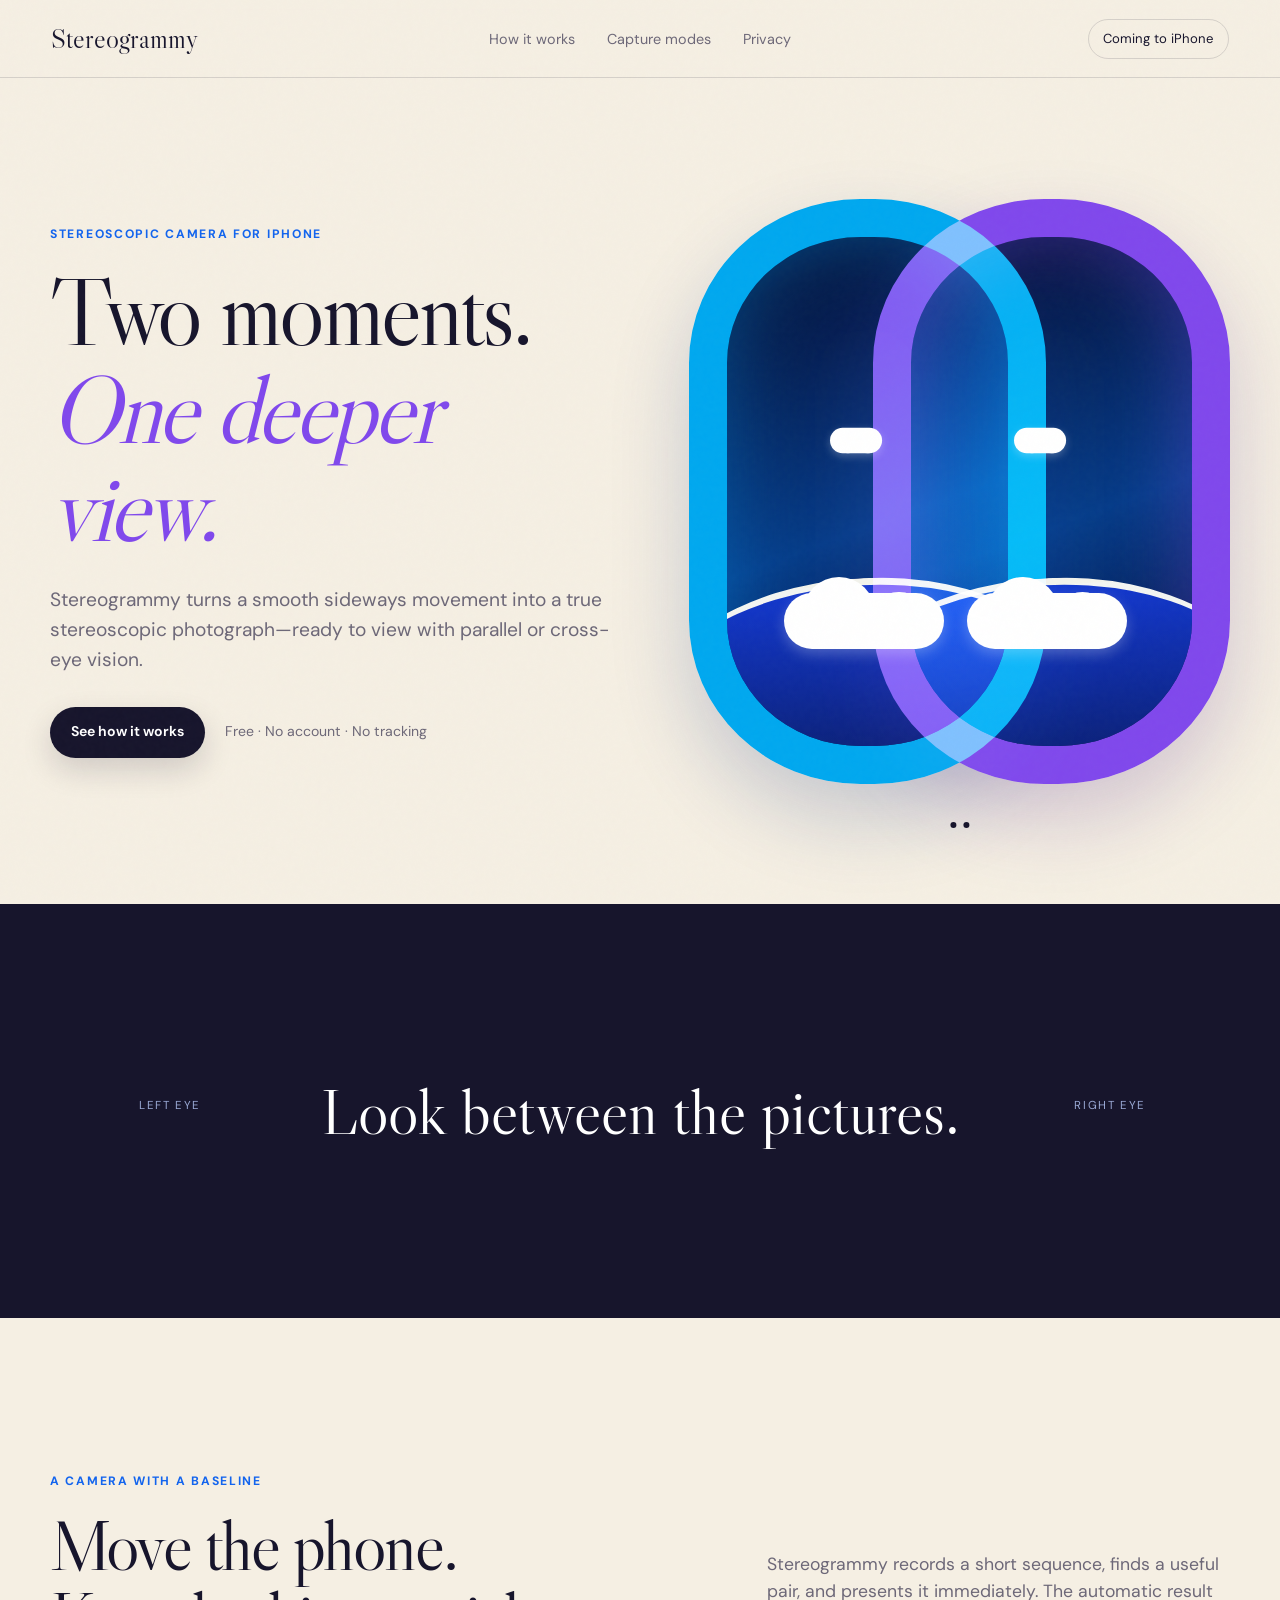
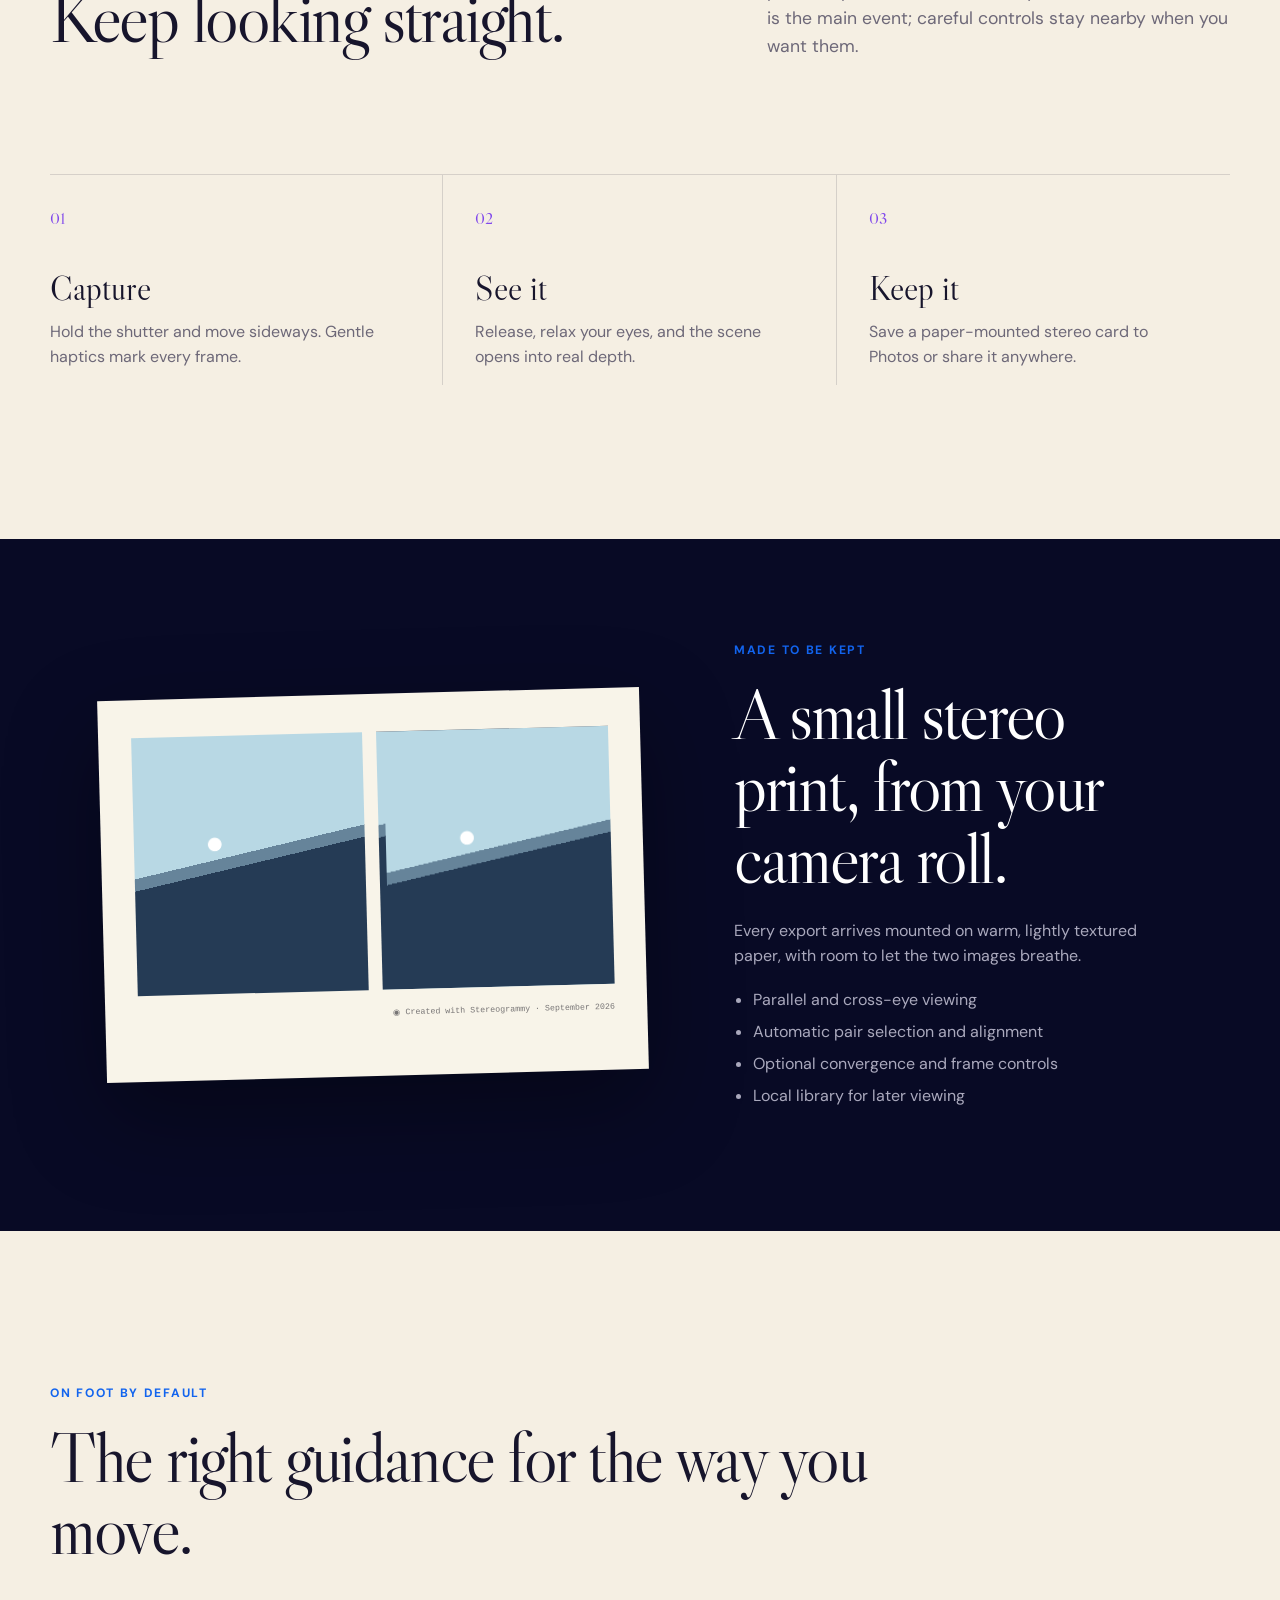
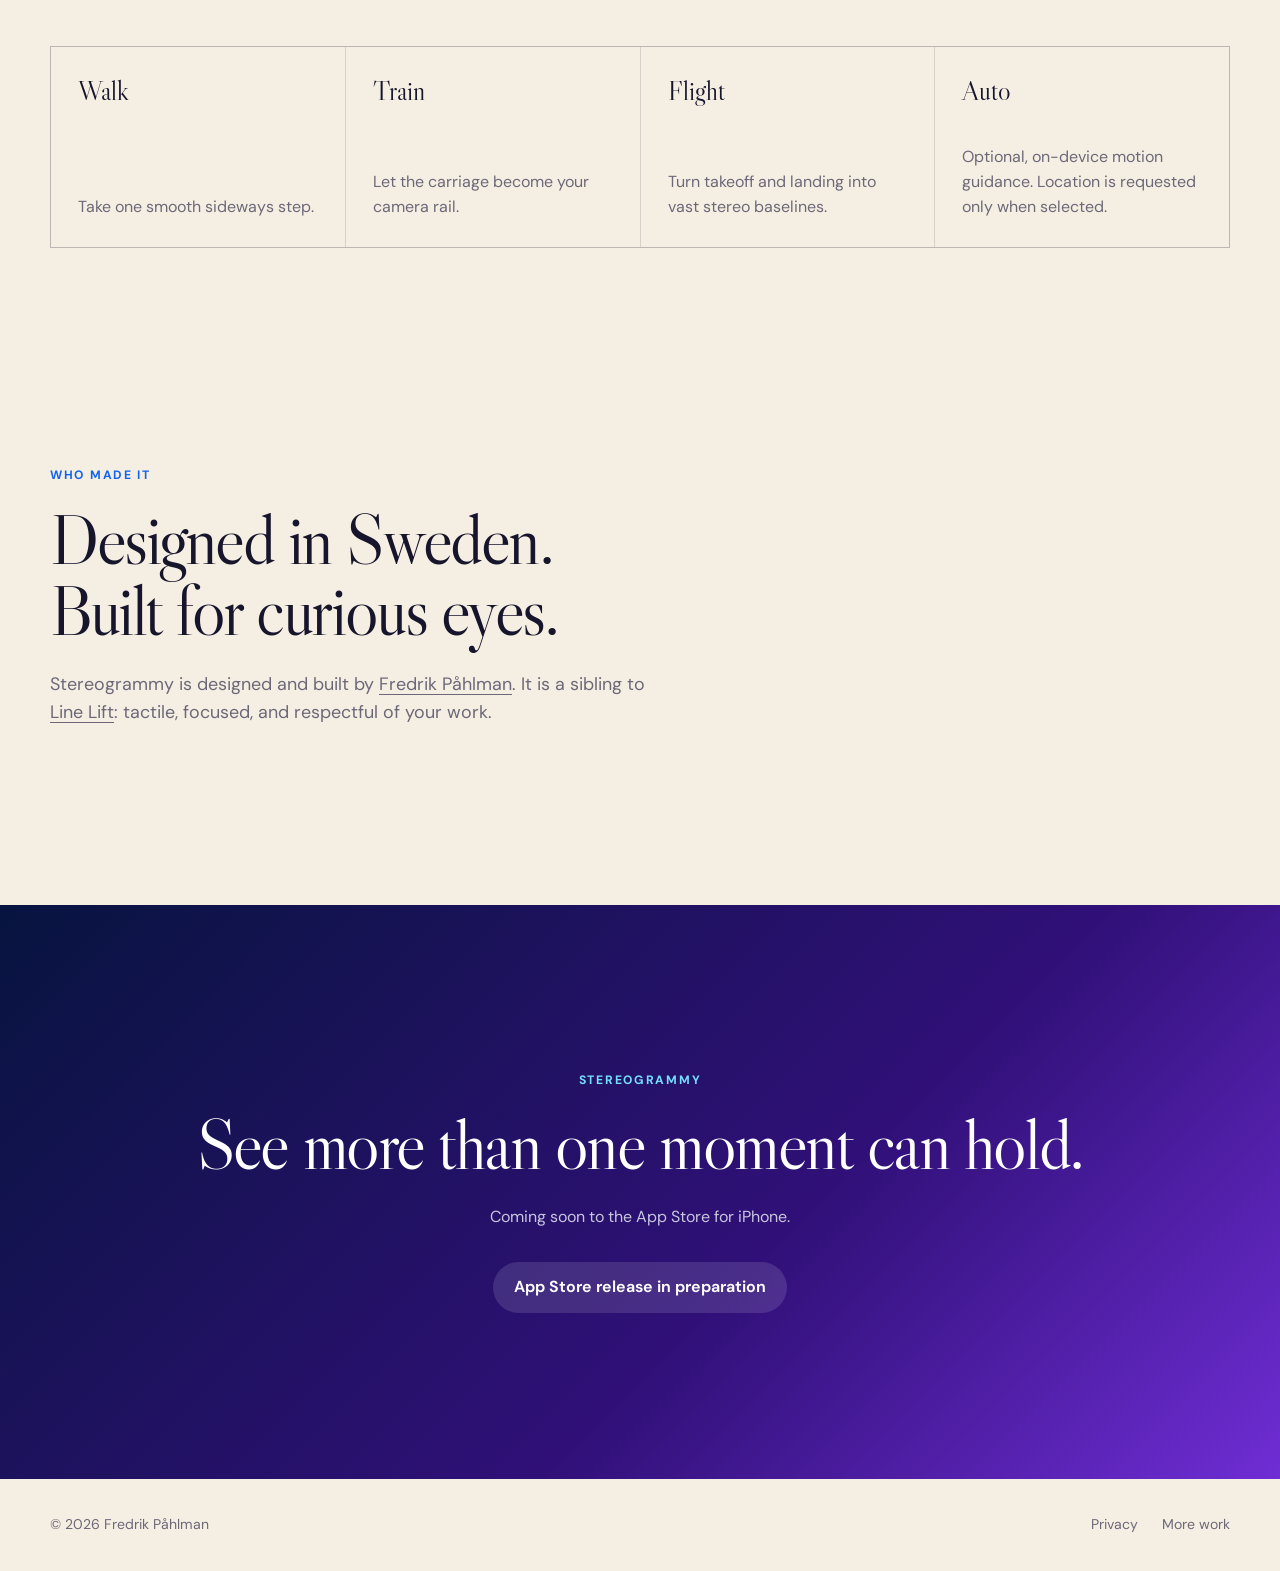
==== github-pages/index.html @ f09db464 "Add GitHub Pages deployment" ====
<!doctype html><html lang="en"><head><meta charset="utf-8"><meta name="viewport" content="width=device-width,initial-scale=1"><meta name="theme-color" content="#f5efe3"><title>Stereogrammy — True 3D photos on iPhone</title><meta name="description" content="Capture, view, refine, and share stereoscopic photographs on iPhone. No account and no tracking."><meta property="og:title" content="Stereogrammy — True 3D photos on iPhone"><meta property="og:description" content="Capture, view, refine, and share stereoscopic photographs on iPhone."><meta property="og:image" content="https://fredrikpahlmandesign.github.io/stereogrammy/og.png"><meta property="og:type" content="website"><meta property="og:url" content="https://fredrikpahlmandesign.github.io/stereogrammy/"><link rel="icon" href="app-icon.png"><link rel="apple-touch-icon" href="app-icon.png"><link rel="preconnect" href="https://fonts.googleapis.com"><link rel="preconnect" href="https://fonts.gstatic.com" crossorigin><link href="https://fonts.googleapis.com/css2?family=DM+Sans:wght@400;500;600;700&family=Libre+Caslon+Display&display=swap" rel="stylesheet"><link rel="stylesheet" href="styles.css"></head><body>
<header class="site-header"><a class="brand" href="#top">Stereogrammy</a><nav aria-label="Primary navigation"><a href="#how">How it works</a><a href="#modes">Capture modes</a><a href="privacy/">Privacy</a></nav><span class="status-pill">Coming to iPhone</span></header>
<main id="top"><section class="hero section-shell"><div class="hero-copy"><p class="eyebrow">Stereoscopic camera for iPhone</p><h1>Two moments.<br><em>One deeper view.</em></h1><p class="lede">Stereogrammy turns a smooth sideways movement into a true stereoscopic photograph—ready to view with parallel or cross-eye vision.</p><div class="hero-actions"><a class="button" href="#how">See how it works</a><span>Free · No account · No tracking</span></div></div><div class="stereo-window" aria-label="Two matching views form one stereoscopic scene"><div class="eye eye-left"><span class="cloud cloud-small"></span><span class="horizon"></span><span class="cloud cloud-large"></span></div><div class="eye eye-right"><span class="cloud cloud-small"></span><span class="horizon"></span><span class="cloud cloud-large"></span></div><div class="depth-mark"><span></span><span></span></div></div></section>
<section class="stereo-statement"><p>Left eye</p><strong>Look between the pictures.</strong><p>Right eye</p></section>
<section class="how section-shell" id="how"><div class="section-intro"><p class="eyebrow">A camera with a baseline</p><h2>Move the phone.<br>Keep looking straight.</h2><p>Stereogrammy records a short sequence, finds a useful pair, and presents it immediately. The automatic result is the main event; careful controls stay nearby when you want them.</p></div><div class="steps"><article><span>01</span><h3>Capture</h3><p>Hold the shutter and move sideways. Gentle haptics mark every frame.</p></article><article><span>02</span><h3>See it</h3><p>Release, relax your eyes, and the scene opens into real depth.</p></article><article><span>03</span><h3>Keep it</h3><p>Save a paper-mounted stereo card to Photos or share it anywhere.</p></article></div></section>
<section class="paper-section" id="modes"><div class="paper-card"><div class="sample-pair" aria-hidden="true"><div></div><div></div></div><div class="signature">◉ Created with Stereogrammy · September 2026</div></div><div class="paper-copy"><p class="eyebrow">Made to be kept</p><h2>A small stereo print, from your camera roll.</h2><p>Every export arrives mounted on warm, lightly textured paper, with room to let the two images breathe.</p><ul><li>Parallel and cross-eye viewing</li><li>Automatic pair selection and alignment</li><li>Optional convergence and frame controls</li><li>Local library for later viewing</li></ul></div></section>
<section class="modes section-shell"><p class="eyebrow">On foot by default</p><h2>The right guidance for the way you move.</h2><div class="mode-grid"><article><b>Walk</b><span>Take one smooth sideways step.</span></article><article><b>Train</b><span>Let the carriage become your camera rail.</span></article><article><b>Flight</b><span>Turn takeoff and landing into vast stereo baselines.</span></article><article><b>Auto</b><span>Optional, on-device motion guidance. Location is requested only when selected.</span></article></div></section>
<section class="maker section-shell"><p class="eyebrow">Who made it</p><h2>Designed in Sweden.<br>Built for curious eyes.</h2><p>Stereogrammy is designed and built by <a href="https://fredrikpahlmandesign.github.io/">Fredrik Påhlman</a>. It is a sibling to <a href="https://fredrikpahlmandesign.github.io/linelift-site/">Line Lift</a>: tactile, focused, and respectful of your work.</p></section><section class="final-cta"><p class="eyebrow">Stereogrammy</p><h2>See more than one moment can hold.</h2><p>Coming soon to the App Store for iPhone.</p><span class="button button-muted">App Store release in preparation</span></section></main>
<footer class="section-shell"><span>© 2026 Fredrik Påhlman</span><div><a href="privacy/">Privacy</a><a href="https://fredrikpahlmandesign.github.io/">More work</a></div></footer></body></html>
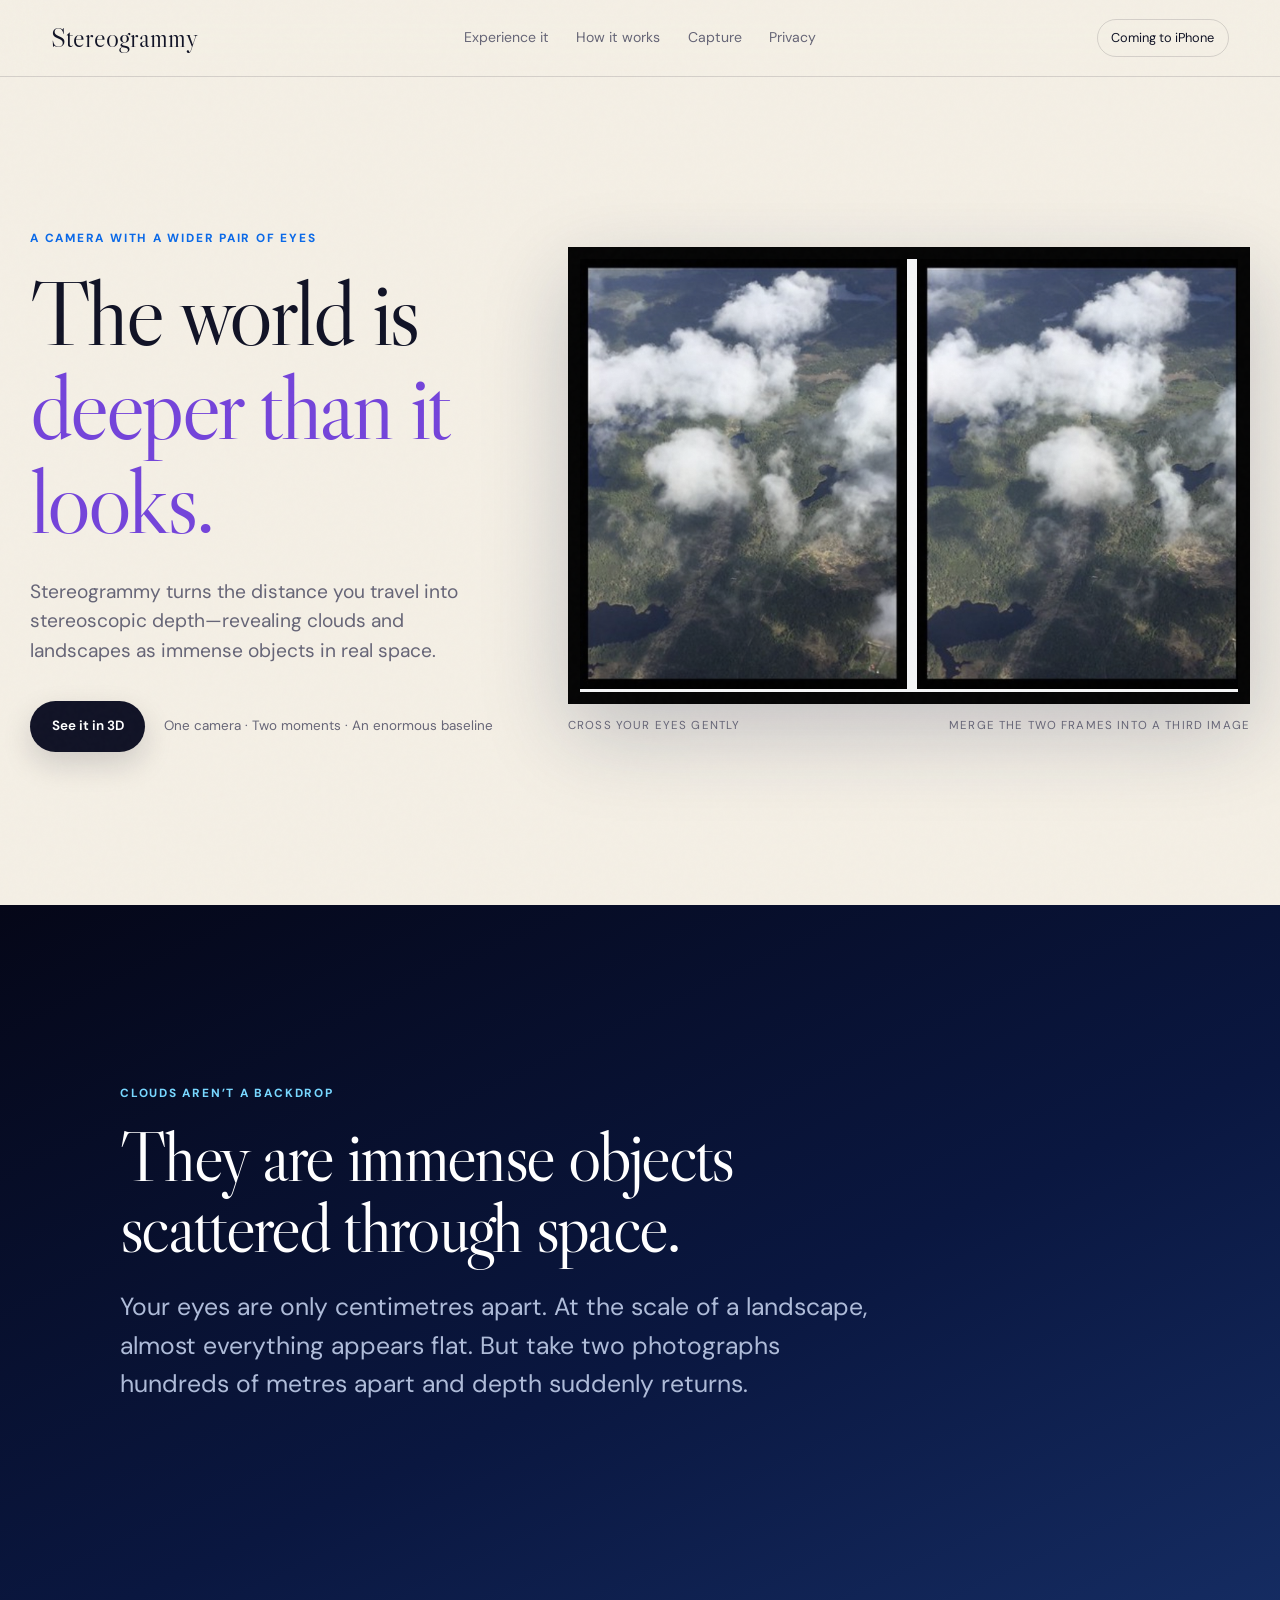
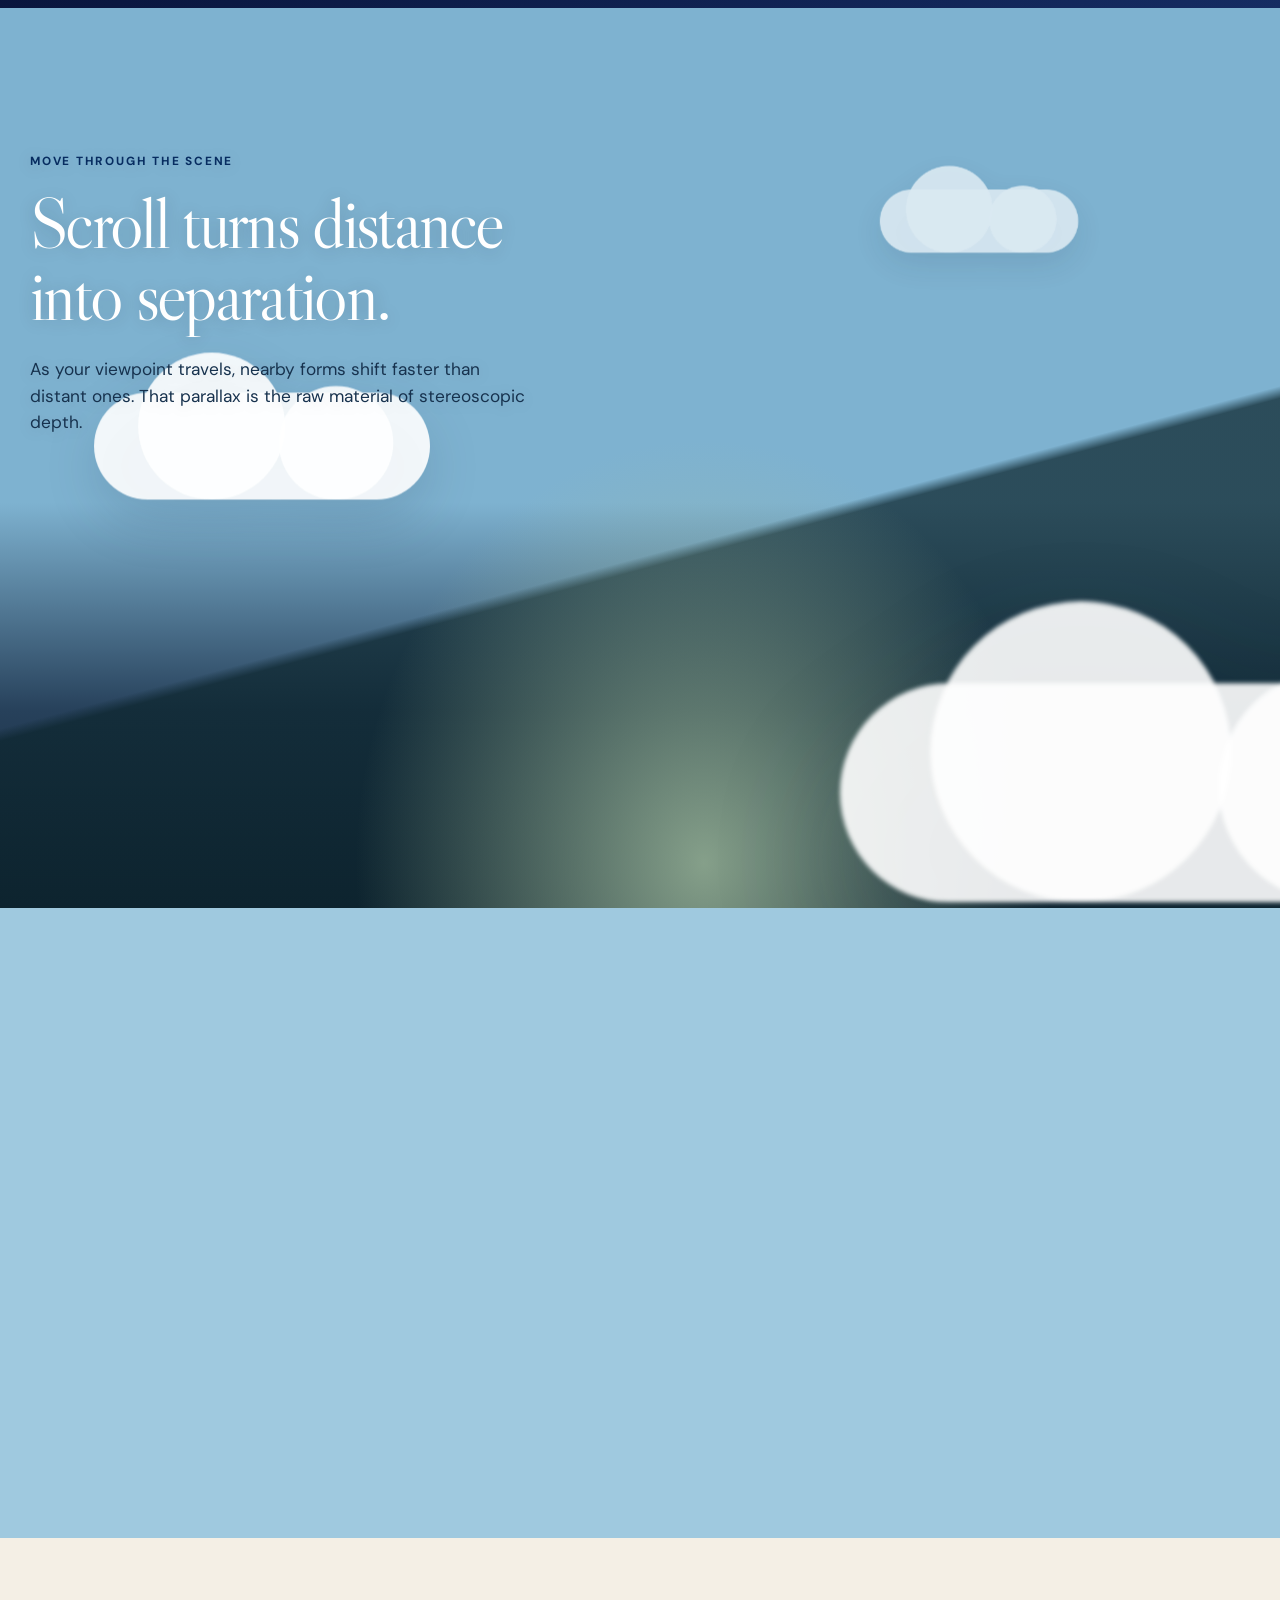
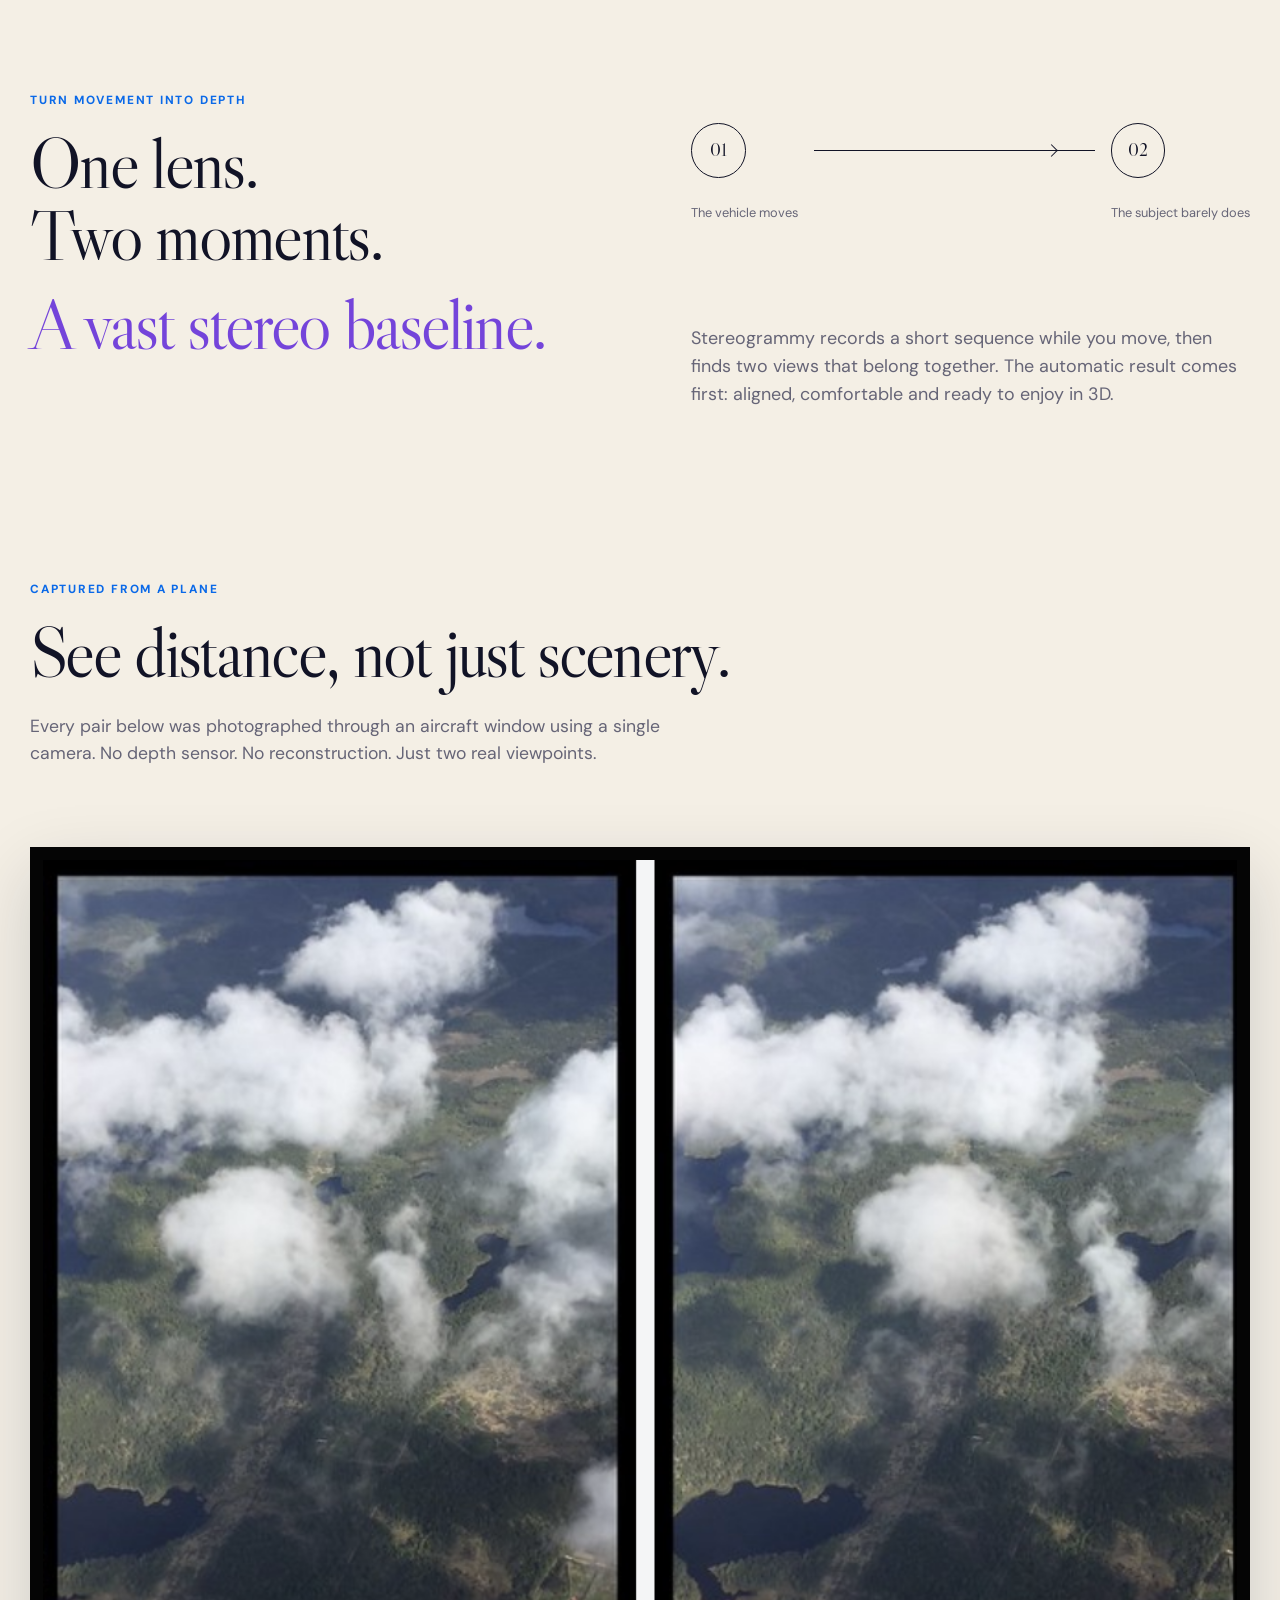
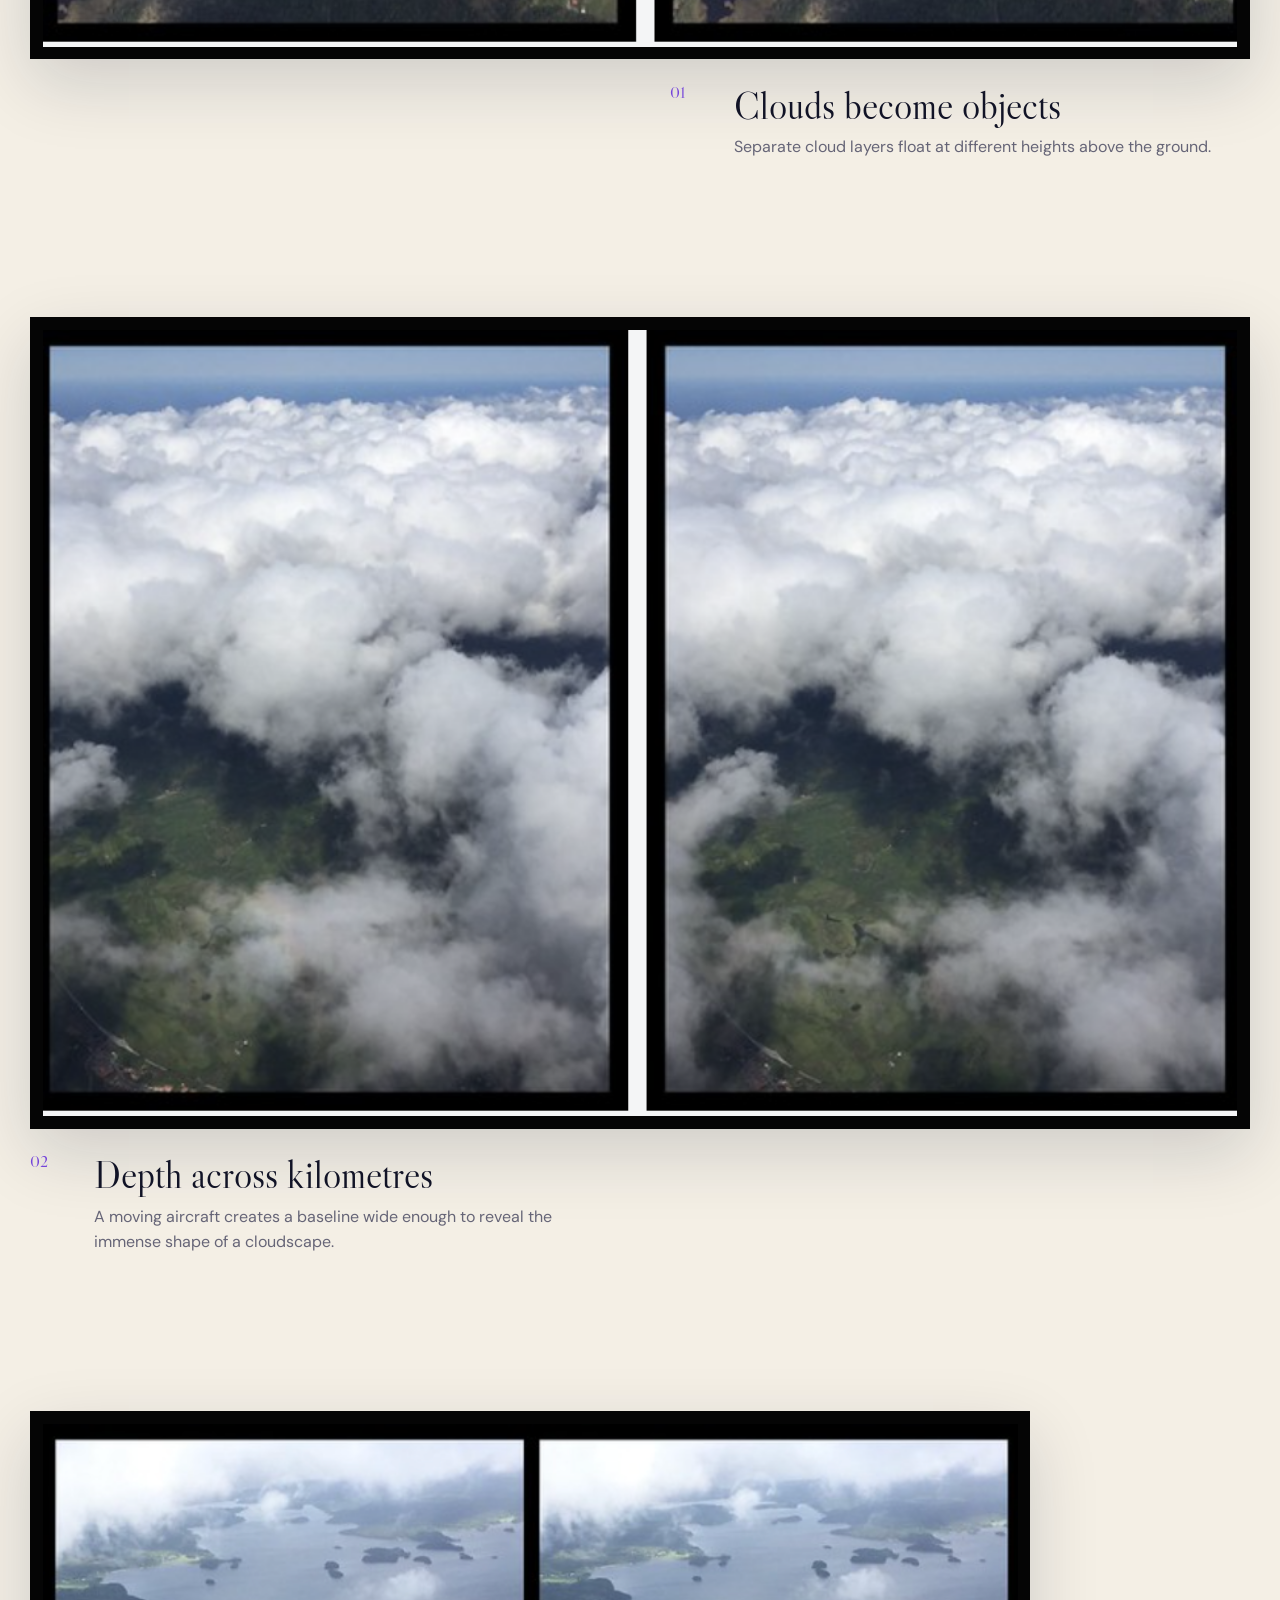
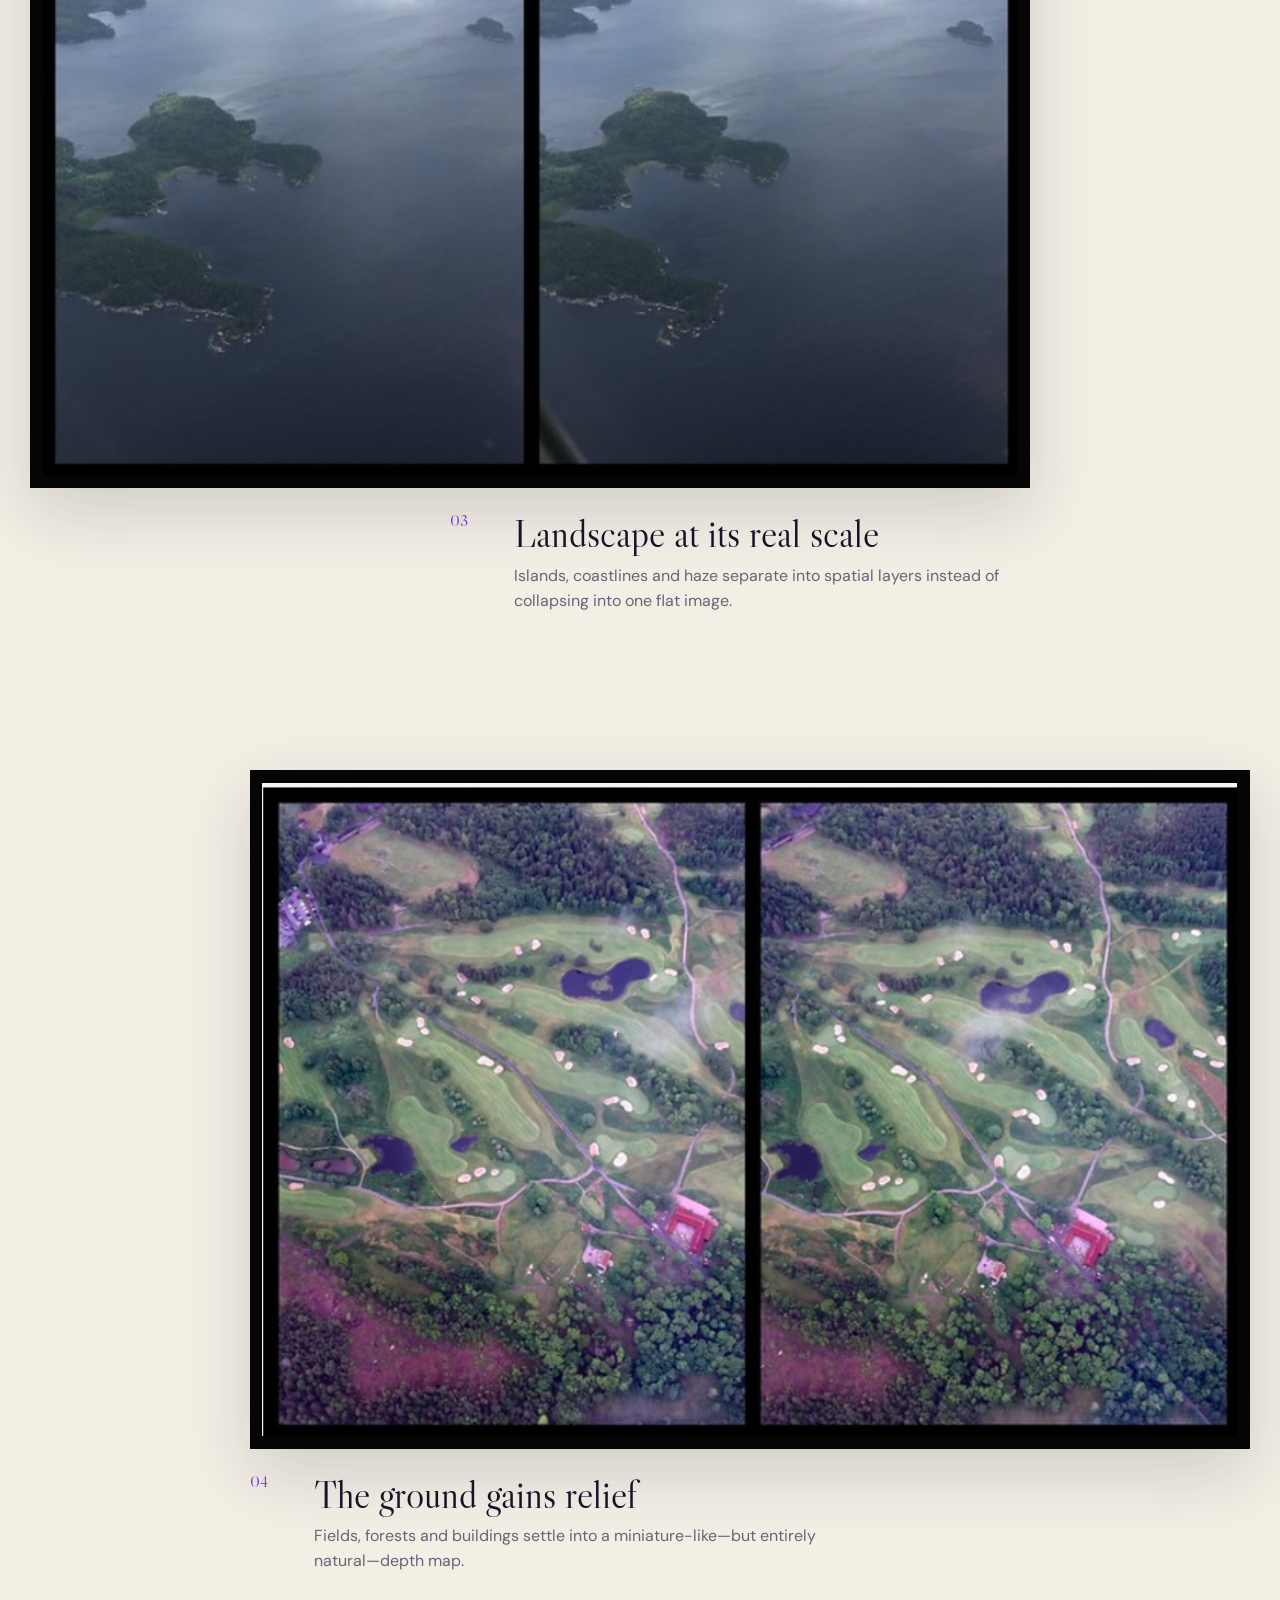
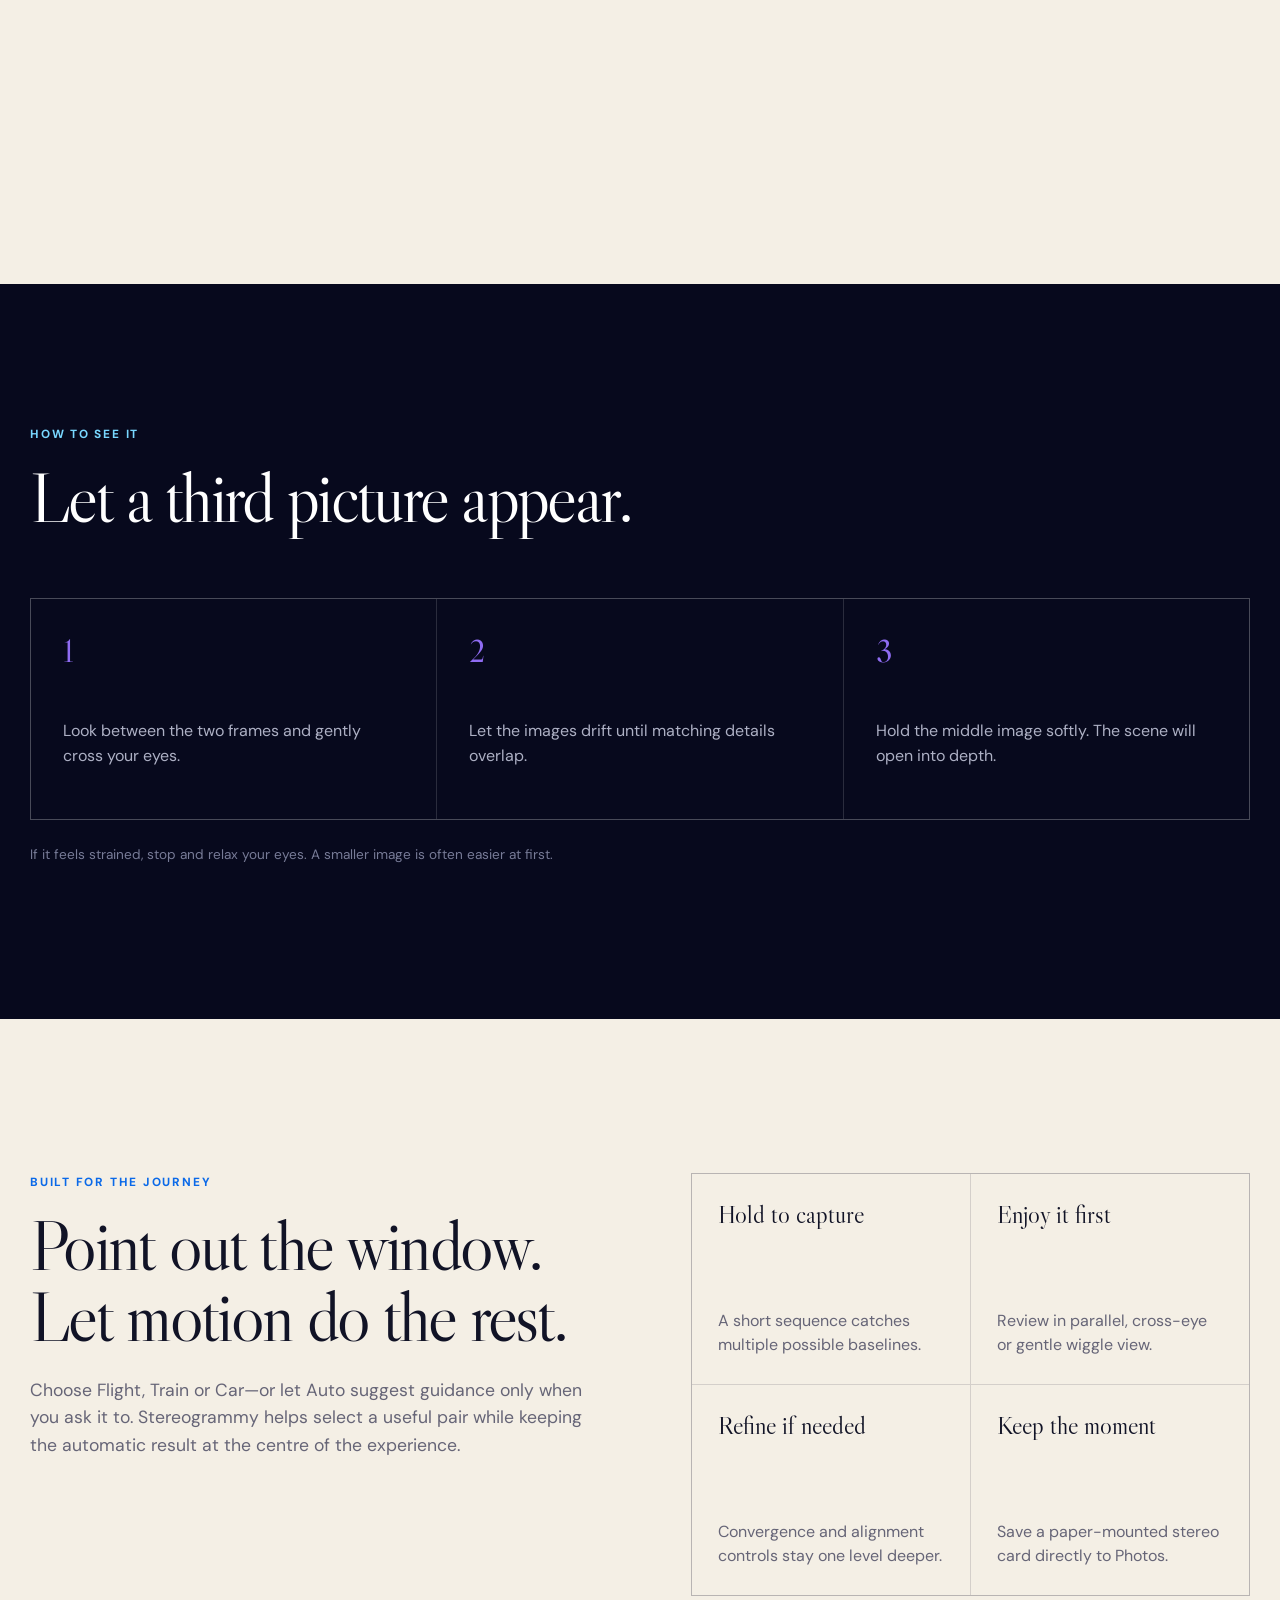
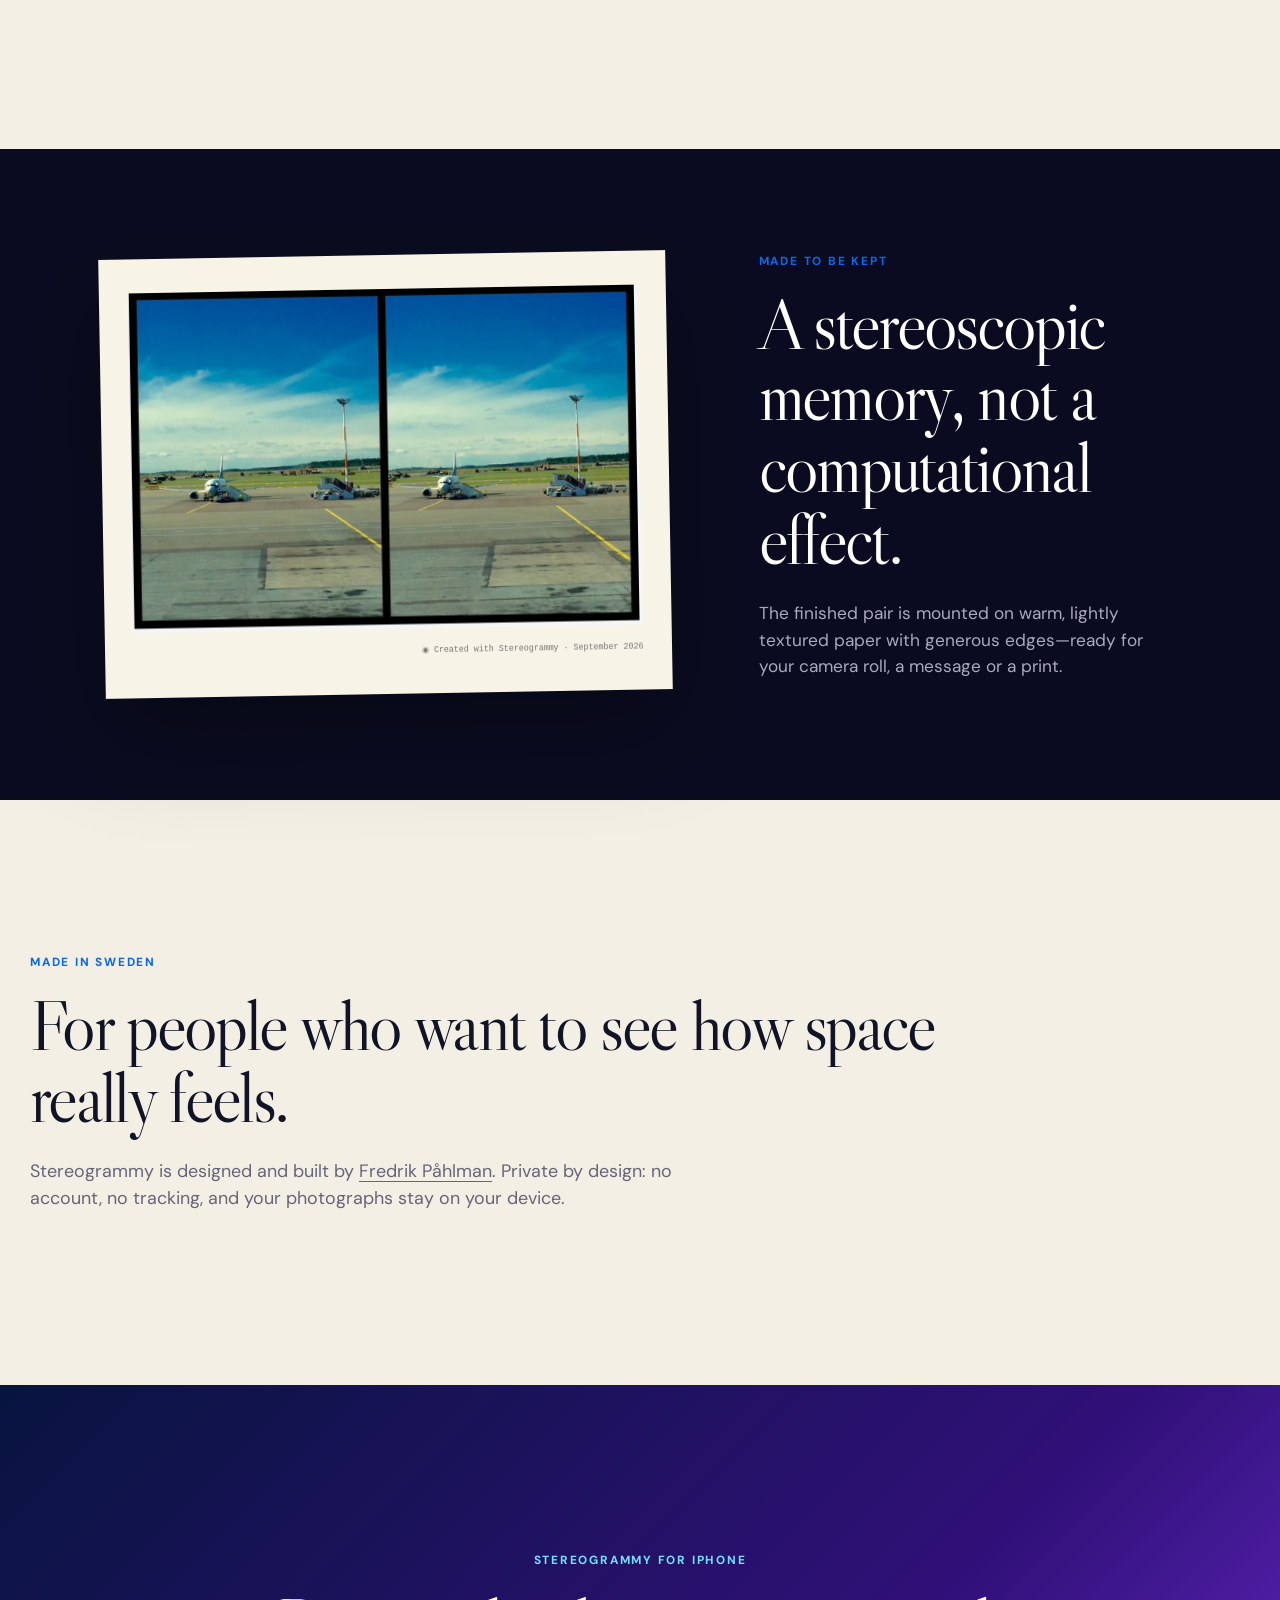
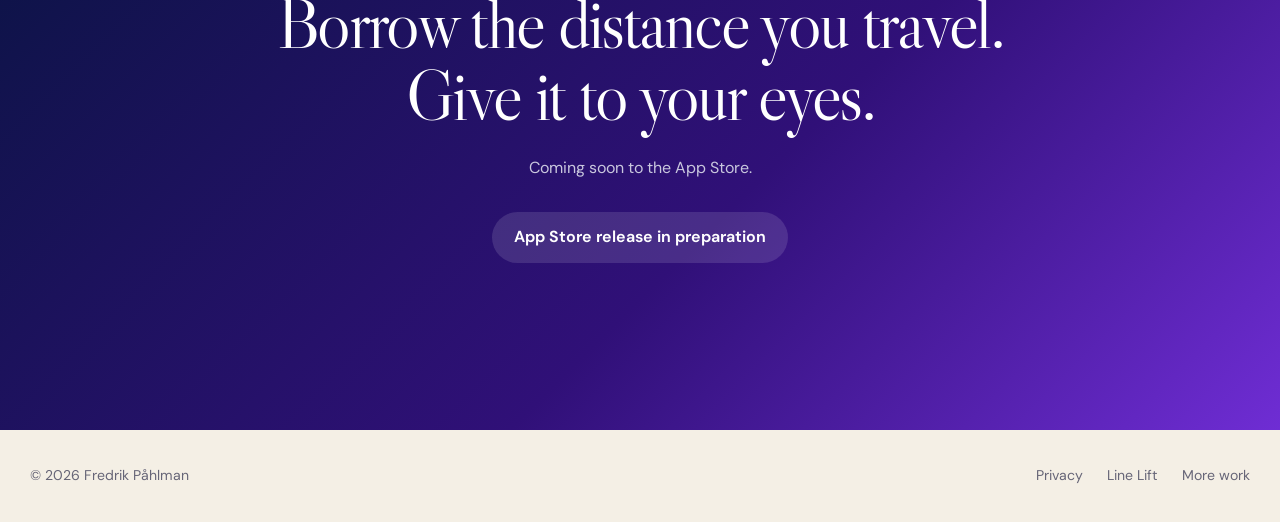
==== commit 732af999: "Reframe site around wide-baseline depth" ====
--- a/github-pages/index.html
+++ b/github-pages/index.html
@@ -1,9 +1,15 @@
-<!doctype html><html lang="en"><head><meta charset="utf-8"><meta name="viewport" content="width=device-width,initial-scale=1"><meta name="theme-color" content="#f5efe3"><title>Stereogrammy — True 3D photos on iPhone</title><meta name="description" content="Capture, view, refine, and share stereoscopic photographs on iPhone. No account and no tracking."><meta property="og:title" content="Stereogrammy — True 3D photos on iPhone"><meta property="og:description" content="Capture, view, refine, and share stereoscopic photographs on iPhone."><meta property="og:image" content="https://fredrikpahlmandesign.github.io/stereogrammy/og.png"><meta property="og:type" content="website"><meta property="og:url" content="https://fredrikpahlmandesign.github.io/stereogrammy/"><link rel="icon" href="app-icon.png"><link rel="apple-touch-icon" href="app-icon.png"><link rel="preconnect" href="https://fonts.googleapis.com"><link rel="preconnect" href="https://fonts.gstatic.com" crossorigin><link href="https://fonts.googleapis.com/css2?family=DM+Sans:wght@400;500;600;700&family=Libre+Caslon+Display&display=swap" rel="stylesheet"><link rel="stylesheet" href="styles.css"></head><body>
-<header class="site-header"><a class="brand" href="#top">Stereogrammy</a><nav aria-label="Primary navigation"><a href="#how">How it works</a><a href="#modes">Capture modes</a><a href="privacy/">Privacy</a></nav><span class="status-pill">Coming to iPhone</span></header>
-<main id="top"><section class="hero section-shell"><div class="hero-copy"><p class="eyebrow">Stereoscopic camera for iPhone</p><h1>Two moments.<br><em>One deeper view.</em></h1><p class="lede">Stereogrammy turns a smooth sideways movement into a true stereoscopic photograph—ready to view with parallel or cross-eye vision.</p><div class="hero-actions"><a class="button" href="#how">See how it works</a><span>Free · No account · No tracking</span></div></div><div class="stereo-window" aria-label="Two matching views form one stereoscopic scene"><div class="eye eye-left"><span class="cloud cloud-small"></span><span class="horizon"></span><span class="cloud cloud-large"></span></div><div class="eye eye-right"><span class="cloud cloud-small"></span><span class="horizon"></span><span class="cloud cloud-large"></span></div><div class="depth-mark"><span></span><span></span></div></div></section>
-<section class="stereo-statement"><p>Left eye</p><strong>Look between the pictures.</strong><p>Right eye</p></section>
-<section class="how section-shell" id="how"><div class="section-intro"><p class="eyebrow">A camera with a baseline</p><h2>Move the phone.<br>Keep looking straight.</h2><p>Stereogrammy records a short sequence, finds a useful pair, and presents it immediately. The automatic result is the main event; careful controls stay nearby when you want them.</p></div><div class="steps"><article><span>01</span><h3>Capture</h3><p>Hold the shutter and move sideways. Gentle haptics mark every frame.</p></article><article><span>02</span><h3>See it</h3><p>Release, relax your eyes, and the scene opens into real depth.</p></article><article><span>03</span><h3>Keep it</h3><p>Save a paper-mounted stereo card to Photos or share it anywhere.</p></article></div></section>
-<section class="paper-section" id="modes"><div class="paper-card"><div class="sample-pair" aria-hidden="true"><div></div><div></div></div><div class="signature">◉ Created with Stereogrammy · September 2026</div></div><div class="paper-copy"><p class="eyebrow">Made to be kept</p><h2>A small stereo print, from your camera roll.</h2><p>Every export arrives mounted on warm, lightly textured paper, with room to let the two images breathe.</p><ul><li>Parallel and cross-eye viewing</li><li>Automatic pair selection and alignment</li><li>Optional convergence and frame controls</li><li>Local library for later viewing</li></ul></div></section>
-<section class="modes section-shell"><p class="eyebrow">On foot by default</p><h2>The right guidance for the way you move.</h2><div class="mode-grid"><article><b>Walk</b><span>Take one smooth sideways step.</span></article><article><b>Train</b><span>Let the carriage become your camera rail.</span></article><article><b>Flight</b><span>Turn takeoff and landing into vast stereo baselines.</span></article><article><b>Auto</b><span>Optional, on-device motion guidance. Location is requested only when selected.</span></article></div></section>
-<section class="maker section-shell"><p class="eyebrow">Who made it</p><h2>Designed in Sweden.<br>Built for curious eyes.</h2><p>Stereogrammy is designed and built by <a href="https://fredrikpahlmandesign.github.io/">Fredrik Påhlman</a>. It is a sibling to <a href="https://fredrikpahlmandesign.github.io/linelift-site/">Line Lift</a>: tactile, focused, and respectful of your work.</p></section><section class="final-cta"><p class="eyebrow">Stereogrammy</p><h2>See more than one moment can hold.</h2><p>Coming soon to the App Store for iPhone.</p><span class="button button-muted">App Store release in preparation</span></section></main>
-<footer class="section-shell"><span>© 2026 Fredrik Påhlman</span><div><a href="privacy/">Privacy</a><a href="https://fredrikpahlmandesign.github.io/">More work</a></div></footer></body></html>
+<!doctype html><html lang="en"><head><meta charset="utf-8"><meta name="viewport" content="width=device-width,initial-scale=1"><title>Stereogrammy — Turn movement into depth</title><meta name="description" content="Use the distance you travel to reveal clouds and landscapes in true stereoscopic depth. A wide-baseline 3D camera for iPhone."><meta property="og:title" content="Stereogrammy — Turn movement into depth"><meta property="og:description" content="Use the distance you travel to reveal clouds and landscapes in true stereoscopic depth."><meta property="og:image" content="https://fredrikpahlmandesign.github.io/stereogrammy/og.png"><link rel="icon" href="app-icon.png"><link rel="stylesheet" href="styles.css"><link rel="preconnect" href="https://fonts.googleapis.com"><link rel="preconnect" href="https://fonts.gstatic.com" crossorigin><link href="https://fonts.googleapis.com/css2?family=DM+Sans:wght@400;650;750&family=Libre+Caslon+Display&display=swap" rel="stylesheet"></head><body>
+<header class="site-header"><a class="brand" href="#top">Stereogrammy</a><nav aria-label="Primary navigation"><a href="#experience">Experience it</a><a href="#how">How it works</a><a href="#capture">Capture</a><a href="privacy/">Privacy</a></nav><span class="status-pill">Coming to iPhone</span></header><main id="top">
+<section class="hero section-shell"><div class="hero-copy"><p class="eyebrow">A camera with a wider pair of eyes</p><h1>The world is<br><em>deeper than it looks.</em></h1><p class="lede">Stereogrammy turns the distance you travel into stereoscopic depth—revealing clouds and landscapes as immense objects in real space.</p><div class="hero-actions"><a class="button" href="#experience">See it in 3D</a><span>One camera · Two moments · An enormous baseline</span></div></div><figure class="hero-stereo"><img src="stereo-clouds-low.png" alt="A cross-eye stereoscopic pair of clouds floating above a forest"><figcaption><span>Cross your eyes gently</span><span>Merge the two frames into a third image</span></figcaption></figure></section>
+<section class="manifesto" id="experience"><p class="eyebrow">Clouds aren’t a backdrop</p><h2>They are immense objects<br>scattered through space.</h2><p>Your eyes are only centimetres apart. At the scale of a landscape, almost everything appears flat. But take two photographs hundreds of metres apart and depth suddenly returns.</p></section>
+<section class="scroll-depth" aria-label="A scrolling illustration of depth between clouds"><div class="depth-stage"><div class="depth-sky"></div><span class="depth-cloud depth-cloud-far"></span><span class="depth-cloud depth-cloud-mid"></span><span class="depth-cloud depth-cloud-near"></span><div class="depth-caption"><p class="eyebrow">Move through the scene</p><h2>Scroll turns distance<br>into separation.</h2><p>As your viewpoint travels, nearby forms shift faster than distant ones. That parallax is the raw material of stereoscopic depth.</p></div></div></section>
+<section class="baseline section-shell" id="how"><div><p class="eyebrow">Turn movement into depth</p><h2>One lens.<br>Two moments.<br><em>A vast stereo baseline.</em></h2></div><div class="baseline-explainer" aria-label="How movement creates a stereo baseline"><span class="moment">01</span><div class="travel-line"><i></i></div><span class="moment">02</span><p>The vehicle moves</p><p>The subject barely does</p></div><p class="baseline-copy">Stereogrammy records a short sequence while you move, then finds two views that belong together. The automatic result comes first: aligned, comfortable and ready to enjoy in 3D.</p></section>
+<section class="gallery section-shell"><div class="gallery-heading"><p class="eyebrow">Captured from a plane</p><h2>See distance, not just scenery.</h2><p>Every pair below was photographed through an aircraft window using a single camera. No depth sensor. No reconstruction. Just two real viewpoints.</p></div>
+<figure class="example example-1"><div class="stereo-frame"><img src="stereo-clouds-low.png" alt="Cross-eye stereo pair of clouds over forest"></div><figcaption><span>01</span><div><h3>Clouds become objects</h3><p>Separate cloud layers float at different heights above the ground.</p></div></figcaption></figure>
+<figure class="example example-2"><div class="stereo-frame"><img src="stereo-clouds-high.png" alt="Cross-eye stereo pair of a cloudscape"></div><figcaption><span>02</span><div><h3>Depth across kilometres</h3><p>A moving aircraft creates a baseline wide enough to reveal the immense shape of a cloudscape.</p></div></figcaption></figure>
+<figure class="example example-3"><div class="stereo-frame"><img src="stereo-islands.png" alt="Cross-eye stereo pair of islands"></div><figcaption><span>03</span><div><h3>Landscape at its real scale</h3><p>Islands, coastlines and haze separate into spatial layers instead of collapsing into one flat image.</p></div></figcaption></figure>
+<figure class="example example-4"><div class="stereo-frame"><img src="stereo-golf.png" alt="Cross-eye stereo pair of a golf course"></div><figcaption><span>04</span><div><h3>The ground gains relief</h3><p>Fields, forests and buildings settle into a miniature-like—but entirely natural—depth map.</p></div></figcaption></figure></section>
+<section class="view-guide"><div class="section-shell"><p class="eyebrow">How to see it</p><h2>Let a third picture appear.</h2><div class="guide-steps"><article><b>1</b><p>Look between the two frames and gently cross your eyes.</p></article><article><b>2</b><p>Let the images drift until matching details overlap.</p></article><article><b>3</b><p>Hold the middle image softly. The scene will open into depth.</p></article></div><p class="gentle-note">If it feels strained, stop and relax your eyes. A smaller image is often easier at first.</p></div></section>
+<section class="capture section-shell" id="capture"><div><p class="eyebrow">Built for the journey</p><h2>Point out the window.<br>Let motion do the rest.</h2><p>Choose Flight, Train or Car—or let Auto suggest guidance only when you ask it to. Stereogrammy helps select a useful pair while keeping the automatic result at the centre of the experience.</p></div><div class="capture-grid"><article><b>Hold to capture</b><span>A short sequence catches multiple possible baselines.</span></article><article><b>Enjoy it first</b><span>Review in parallel, cross-eye or gentle wiggle view.</span></article><article><b>Refine if needed</b><span>Convergence and alignment controls stay one level deeper.</span></article><article><b>Keep the moment</b><span>Save a paper-mounted stereo card directly to Photos.</span></article></div></section>
+<section class="paper-section"><div class="paper-card"><img src="stereo-airport.png" alt="Stereo photograph of an airport apron mounted on warm paper"><div class="signature">◉ Created with Stereogrammy · September 2026</div></div><div class="paper-copy"><p class="eyebrow">Made to be kept</p><h2>A stereoscopic memory, not a computational effect.</h2><p>The finished pair is mounted on warm, lightly textured paper with generous edges—ready for your camera roll, a message or a print.</p></div></section>
+<section class="maker section-shell"><p class="eyebrow">Made in Sweden</p><h2>For people who want to see how space really feels.</h2><p>Stereogrammy is designed and built by <a href="https://fredrikpahlmandesign.github.io/">Fredrik Påhlman</a>. Private by design: no account, no tracking, and your photographs stay on your device.</p></section><section class="final-cta"><p class="eyebrow">Stereogrammy for iPhone</p><h2>Borrow the distance you travel.<br>Give it to your eyes.</h2><p>Coming soon to the App Store.</p><span class="button button-muted">App Store release in preparation</span></section></main><footer class="section-shell"><span>© 2026 Fredrik Påhlman</span><div><a href="privacy/">Privacy</a><a href="https://fredrikpahlmandesign.github.io/linelift-site/">Line Lift</a><a href="https://fredrikpahlmandesign.github.io/">More work</a></div></footer></body></html>
--- a/github-pages/styles.css
+++ b/github-pages/styles.css
@@ -0,0 +1,8 @@
+:root{--font-sans:"DM Sans",sans-serif;--font-serif:"Libre Caslon Display",serif;--paper:#f4efe5;--ink:#111326;--muted:#666577;--blue:#0a69e8;--violet:#7444da;--night:#07091d;--line:rgba(17,19,38,.14)}
+*{box-sizing:border-box}html{scroll-behavior:smooth;background:var(--paper)}body{margin:0;color:var(--ink);background:var(--paper);font-family:var(--font-sans),sans-serif;line-height:1.55;-webkit-font-smoothing:antialiased}body:before{content:"";position:fixed;inset:0;pointer-events:none;opacity:.16;z-index:30;background-image:url("data:image/svg+xml,%3Csvg viewBox='0 0 180 180' xmlns='http://www.w3.org/2000/svg'%3E%3Cfilter id='n'%3E%3CfeTurbulence type='fractalNoise' baseFrequency='.88' numOctaves='3' stitchTiles='stitch'/%3E%3C/filter%3E%3Crect width='100%25' height='100%25' filter='url(%23n)' opacity='.11'/%3E%3C/svg%3E")}a{color:inherit;text-decoration:none}img{display:block;max-width:100%}.section-shell{width:min(1220px,calc(100% - 2.5rem));margin-inline:auto}.site-header{position:sticky;top:0;z-index:20;display:grid;grid-template-columns:1fr auto 1fr;align-items:center;gap:2rem;padding:1.05rem clamp(1.25rem,4vw,4rem);background:rgba(244,239,229,.82);border-bottom:1px solid var(--line);backdrop-filter:blur(20px)}.brand{font-family:var(--font-serif),serif;font-size:1.7rem}.site-header nav{display:flex;gap:1.7rem;color:var(--muted);font-size:.88rem}.site-header nav a:hover,footer a:hover{color:var(--blue)}.status-pill{justify-self:end;padding:.5rem .85rem;border:1px solid var(--line);border-radius:999px;font-size:.8rem}.eyebrow{margin:0 0 1.15rem;color:var(--blue);text-transform:uppercase;letter-spacing:.15em;font-size:.74rem;font-weight:750}h1,h2,h3,p{margin-top:0}h1,h2{font-family:var(--font-serif),serif;font-weight:400;line-height:1.02;letter-spacing:-.038em}h1{font-size:clamp(4rem,7.2vw,7.8rem);margin-bottom:1.8rem}h1 em,h2 em{color:var(--violet);font-style:normal}h2{font-size:clamp(3rem,5.5vw,6.1rem);margin-bottom:1.5rem}.lede{max-width:43rem;color:var(--muted);font-size:clamp(1.08rem,1.5vw,1.35rem)}
+.hero{min-height:calc(100svh - 72px);display:grid;grid-template-columns:.82fr 1.18fr;align-items:center;gap:clamp(2.5rem,5vw,6rem);padding-block:clamp(4rem,8vw,8rem)}.hero-actions{display:flex;gap:1.2rem;align-items:center;flex-wrap:wrap;margin-top:2.2rem;color:var(--muted);font-size:.84rem}.button{display:inline-flex;align-items:center;justify-content:center;min-height:3.2rem;padding:.8rem 1.35rem;color:#fff;background:var(--ink);border-radius:999px;font-weight:650;box-shadow:0 12px 30px rgba(17,19,38,.16);transition:transform .2s}.button:hover{transform:translateY(-2px)}.hero-stereo{margin:0}.hero-stereo img{width:100%;background:#000;border:clamp(7px,1vw,13px) solid #050505;box-shadow:0 30px 80px rgba(23,35,77,.22)}.hero-stereo figcaption{display:flex;justify-content:space-between;gap:1rem;padding-top:.8rem;color:var(--muted);font-size:.72rem;text-transform:uppercase;letter-spacing:.1em}.manifesto{padding:clamp(7rem,14vw,14rem) max(1.25rem,calc((100% - 1040px)/2));color:white;background:linear-gradient(155deg,#050718,#0a1740 58%,#152c62)}.manifesto .eyebrow,.view-guide .eyebrow{color:#78d7ff}.manifesto h2{max-width:1000px}.manifesto>p:last-child{max-width:760px;color:#aebbd8;font-size:clamp(1.15rem,2vw,1.55rem)}
+.scroll-depth{height:170vh;background:#9fc9df}.depth-stage{position:sticky;top:0;height:100vh;overflow:hidden;isolation:isolate;background:linear-gradient(#7eb2d0 0 55%,#27415b 78%,#102033)}.depth-sky{position:absolute;inset:0;background:radial-gradient(ellipse at 55% 95%,rgba(163,190,160,.8),transparent 35%),linear-gradient(165deg,transparent 58%,rgba(12,37,45,.72) 59%);z-index:-2}.depth-cloud{position:absolute;display:block;width:25vw;height:8vw;min-width:190px;min-height:62px;border-radius:999px;background:rgba(255,255,255,.9);filter:drop-shadow(0 20px 24px rgba(32,52,73,.16));will-change:transform}.depth-cloud:before,.depth-cloud:after{content:"";position:absolute;bottom:0;border-radius:50%;background:inherit}.depth-cloud:before{left:13%;width:44%;aspect-ratio:1}.depth-cloud:after{right:11%;width:34%;aspect-ratio:1}.depth-cloud-far{top:18%;right:11%;scale:.62;opacity:.72}.depth-cloud-mid{top:43%;left:8%;scale:1.05}.depth-cloud-near{right:-5%;bottom:7%;scale:2.15;filter:blur(1px) drop-shadow(0 30px 30px rgba(32,52,73,.2))}.depth-caption{position:absolute;left:max(1.25rem,calc((100% - 1220px)/2));top:16%;z-index:3;max-width:570px;color:white;text-shadow:0 2px 18px rgba(10,25,45,.2)}.depth-caption .eyebrow{color:#072c60}.depth-caption p:last-child{max-width:500px;color:#17324e;font-size:1.08rem}@supports(animation-timeline:view()){.depth-cloud-far{animation:far-drift linear both;animation-timeline:view();animation-range:entry 0% exit 100%}.depth-cloud-mid{animation:mid-drift linear both;animation-timeline:view();animation-range:entry 0% exit 100%}.depth-cloud-near{animation:near-drift linear both;animation-timeline:view();animation-range:entry 0% exit 100%}@keyframes far-drift{from{transform:translate3d(6vw,8vh,0)}to{transform:translate3d(-8vw,-8vh,0)}}@keyframes mid-drift{from{transform:translate3d(-18vw,22vh,0)}to{transform:translate3d(20vw,-24vh,0)}}@keyframes near-drift{from{transform:translate3d(35vw,42vh,0)}to{transform:translate3d(-45vw,-46vh,0)}}}
+.baseline{padding-block:clamp(7rem,12vw,12rem);display:grid;grid-template-columns:1fr 1fr;gap:clamp(3rem,8vw,8rem)}.baseline>div:first-child{grid-row:span 2}.baseline h2 em{display:inline-block;margin-top:.25em}.baseline-explainer{display:grid;grid-template-columns:auto 1fr auto;align-items:center;gap:1rem;padding-top:2rem}.moment{display:grid;place-items:center;width:3.4rem;height:3.4rem;border:1px solid var(--ink);border-radius:50%;font:1.1rem var(--font-serif),serif}.travel-line{height:1px;background:var(--ink);position:relative}.travel-line i{position:absolute;right:14%;top:-4px;width:9px;height:9px;border-top:1px solid;border-right:1px solid;transform:rotate(45deg)}.baseline-explainer p{margin:.6rem 0 0;color:var(--muted);font-size:.8rem}.baseline-explainer p:last-child{text-align:right;grid-column:3}.baseline-copy{align-self:end;max-width:560px;color:var(--muted);font-size:1.12rem}.gallery{padding-bottom:clamp(7rem,12vw,12rem)}.gallery-heading{max-width:840px;margin-bottom:5rem}.gallery-heading>p:last-child{max-width:650px;color:var(--muted);font-size:1.1rem}.example{margin:0 0 clamp(6rem,11vw,11rem)}.stereo-frame{padding:clamp(.4rem,1vw,.8rem);background:#050505;box-shadow:0 24px 65px rgba(15,25,50,.16)}.stereo-frame img{width:100%;height:auto}.example figcaption{display:grid;grid-template-columns:3rem 1fr;gap:1rem;max-width:580px;margin-top:1.4rem}.example figcaption>span{color:var(--violet);font:1rem var(--font-serif),serif}.example h3{margin:0 0 .4rem;font:clamp(1.8rem,3vw,2.7rem) var(--font-serif),serif}.example p{color:var(--muted)}.example:nth-of-type(odd) figcaption{margin-left:auto}.example-3,.example-4{width:82%}.example-4{margin-left:auto}
+.view-guide{padding:clamp(7rem,11vw,11rem) 0;color:#fff;background:var(--night)}.view-guide h2{max-width:800px}.guide-steps{display:grid;grid-template-columns:repeat(3,1fr);gap:1px;margin-top:4rem;background:rgba(255,255,255,.14);border:1px solid rgba(255,255,255,.14)}.guide-steps article{min-height:220px;padding:2rem;background:var(--night)}.guide-steps b{font:2rem var(--font-serif),serif;color:#8f6cf2}.guide-steps p{margin-top:3rem;color:#adb0c4}.gentle-note{margin-top:1.5rem;color:#777b97;font-size:.85rem}.capture{display:grid;grid-template-columns:1fr 1fr;gap:clamp(3rem,8vw,8rem);padding-block:clamp(7rem,12vw,12rem)}.capture>div:first-child>p:last-child{max-width:580px;color:var(--muted);font-size:1.1rem}.capture-grid{display:grid;grid-template-columns:1fr 1fr;gap:1px;background:var(--line);border:1px solid var(--line)}.capture-grid article{min-height:210px;display:flex;flex-direction:column;justify-content:space-between;padding:1.6rem;background:var(--paper)}.capture-grid b{font:1.55rem var(--font-serif),serif}.capture-grid span{color:var(--muted)}
+.paper-section{display:grid;grid-template-columns:1.15fr .85fr;gap:clamp(3rem,7vw,8rem);align-items:center;padding:clamp(4rem,8vw,8rem);background:#0a0b20;color:#fff}.paper-card{padding:6% 5% 7%;background:#f8f3e7;color:#302e35;box-shadow:0 35px 90px rgba(0,0,0,.35);transform:rotate(-1deg)}.paper-card img{width:100%}.signature{text-align:right;margin-top:3%;font:clamp(6px,.65vw,10px) monospace;opacity:.64}.paper-copy p:not(.eyebrow){color:#aaa9bd;font-size:1.08rem}.maker{padding-block:clamp(7rem,12vw,12rem);max-width:920px;margin-left:max(1.25rem,calc((100% - 1220px)/2))}.maker p:last-child{max-width:650px;color:var(--muted);font-size:1.12rem}.maker a{text-decoration:underline;text-underline-offset:4px}.final-cta{padding:clamp(7rem,13vw,13rem) 1.25rem;color:#fff;background:linear-gradient(135deg,#07143f,#301078 60%,#6f2dd4);text-align:center}.final-cta .eyebrow{color:#74dfff}.final-cta p{color:#c9c7de}.button-muted{margin-top:1rem;background:rgba(255,255,255,.12);box-shadow:none}body>footer{display:flex;justify-content:space-between;padding-block:2.2rem;color:var(--muted);font-size:.88rem}body>footer div{display:flex;gap:1.5rem}.policy{width:min(44rem,calc(100% - 2.5rem));margin:auto;padding:4rem 0 7rem}.policy .back{display:inline-block;margin-bottom:5rem;color:var(--blue)}.policy h1{font-size:clamp(3.5rem,8vw,6.5rem);margin-bottom:.5rem}.policy-date{color:var(--muted);margin-bottom:3rem}.policy h2{margin:2.7rem 0 .6rem;font-size:1.8rem}.policy p{font-size:1.05rem;color:#4f4a59}.policy a:not(.back){color:var(--blue);text-decoration:underline}.policy hr{margin:4rem 0 2rem;border:0;border-top:1px solid var(--line)}.policy footer{padding:0;color:var(--muted);font-size:.88rem}
+@media(max-width:850px){.site-header{grid-template-columns:1fr auto}.site-header nav{display:none}.hero,.baseline,.capture,.paper-section{grid-template-columns:1fr}.hero{padding-top:4rem}.baseline>div:first-child{grid-row:auto}.example-3,.example-4{width:100%}.guide-steps{grid-template-columns:1fr}.guide-steps article{min-height:0}.capture-grid{margin-top:1rem}.depth-caption{right:1.25rem}}@media(max-width:540px){h1{font-size:3.55rem}.status-pill{font-size:.68rem}.hero-stereo figcaption span:last-child{display:none}.capture-grid{grid-template-columns:1fr}.paper-section{padding-inline:1.25rem}body>footer{gap:1rem;flex-direction:column}body>footer div{flex-wrap:wrap}.manifesto{padding-inline:1.25rem}.depth-cloud-near{scale:1.6}}@media(prefers-reduced-motion:reduce){html{scroll-behavior:auto}.button{transition:none}.depth-cloud{animation:none!important}}
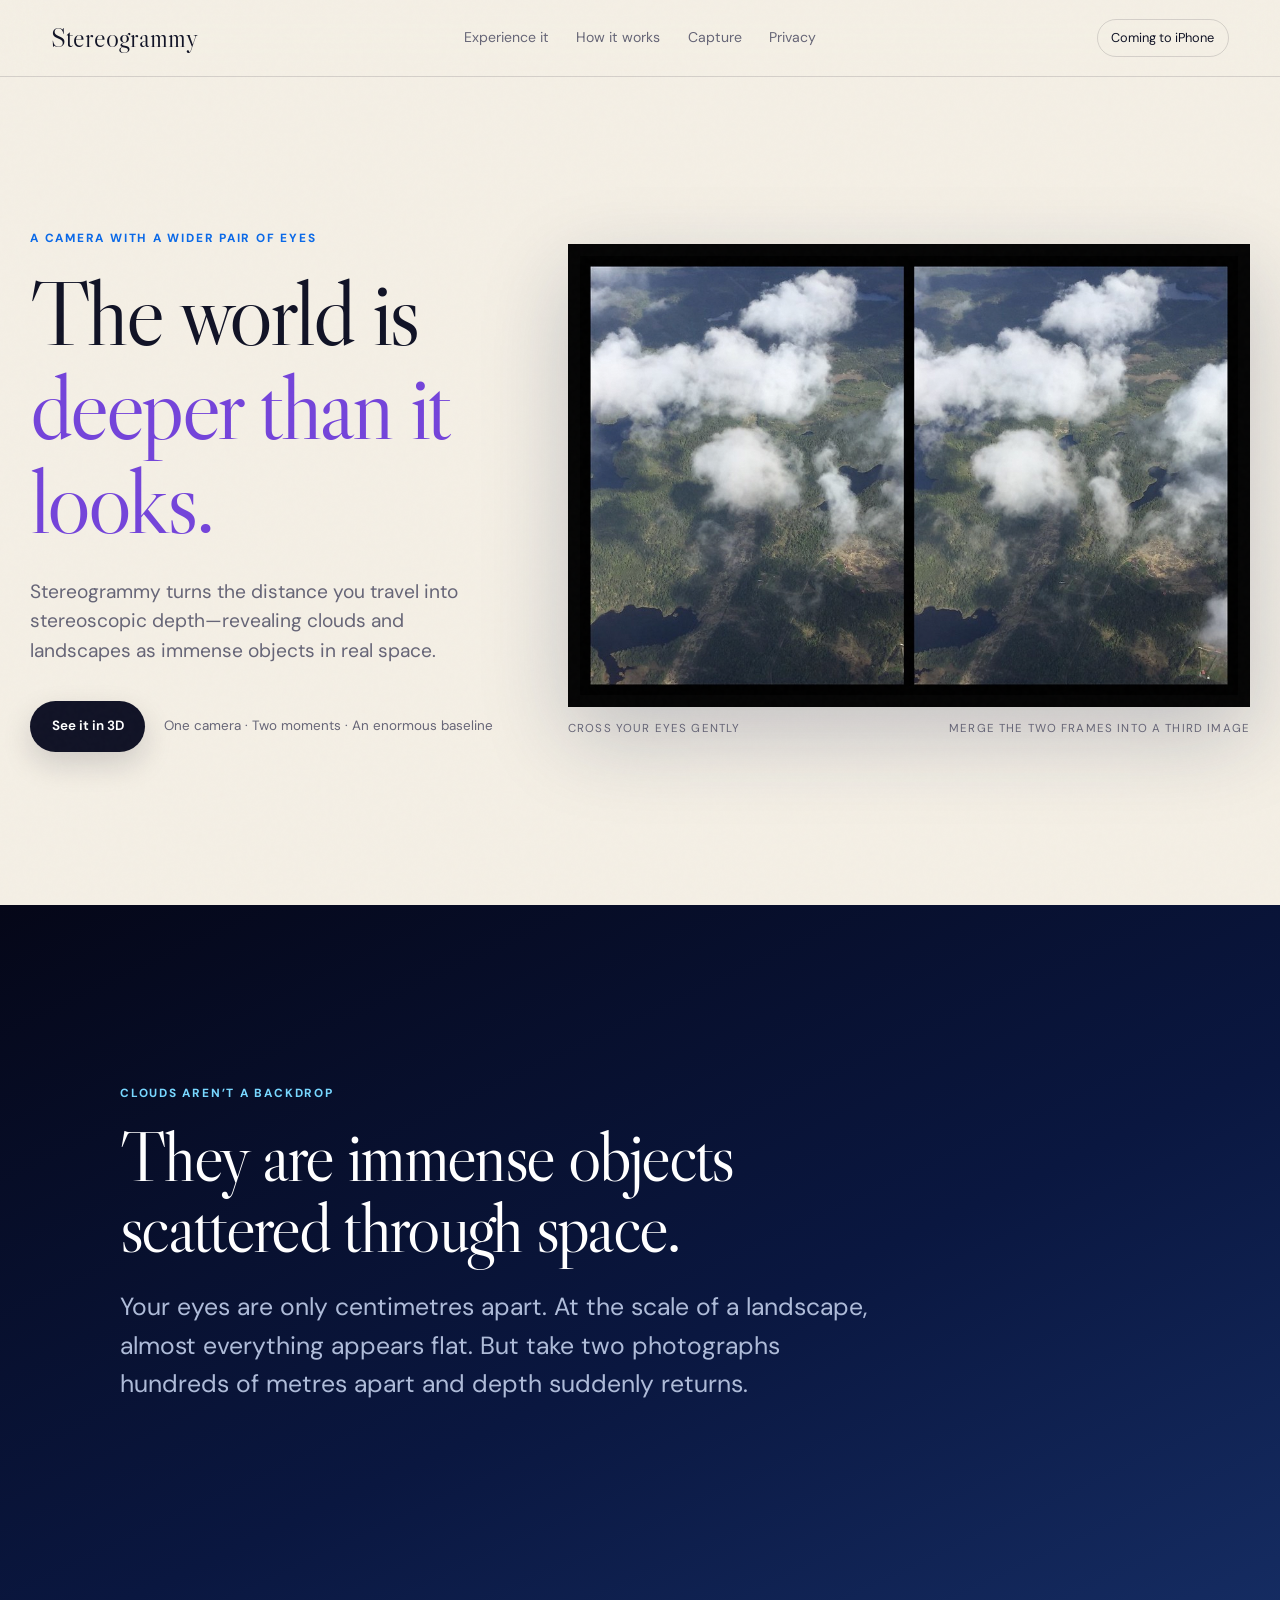
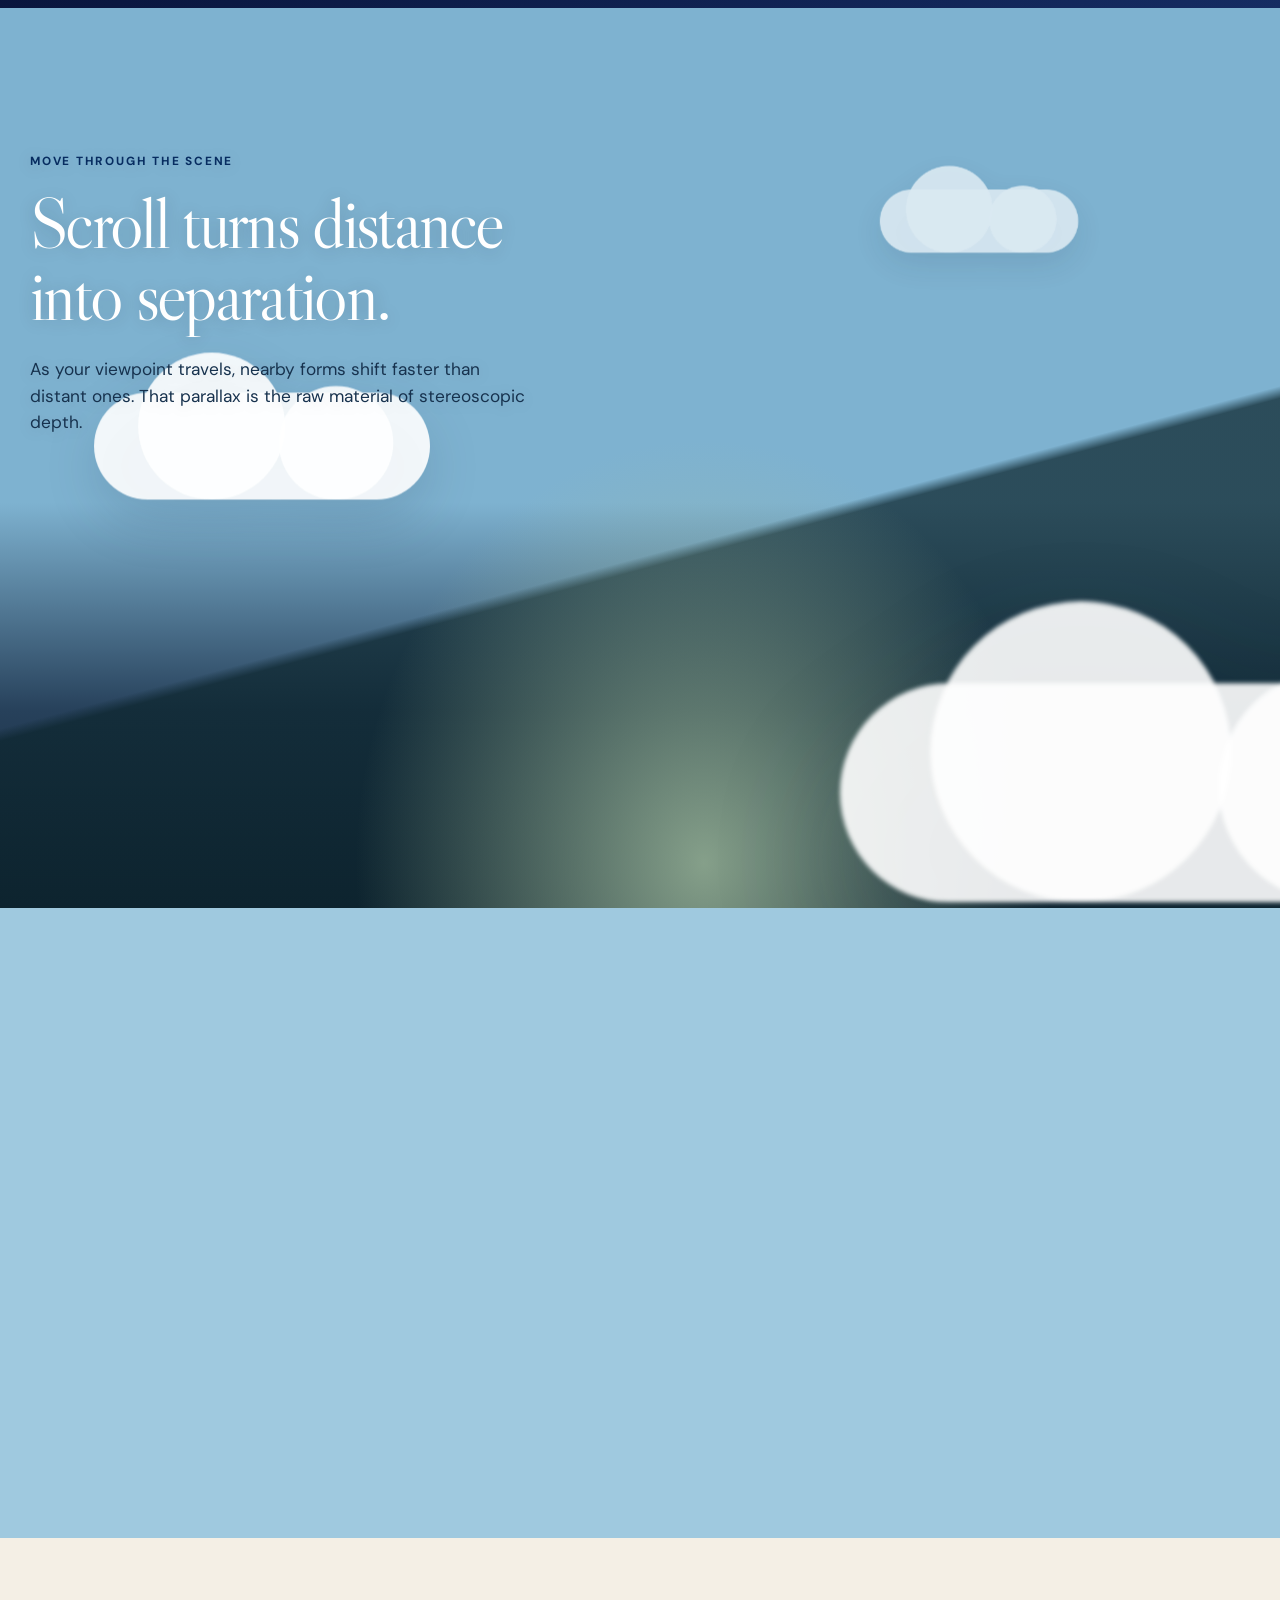
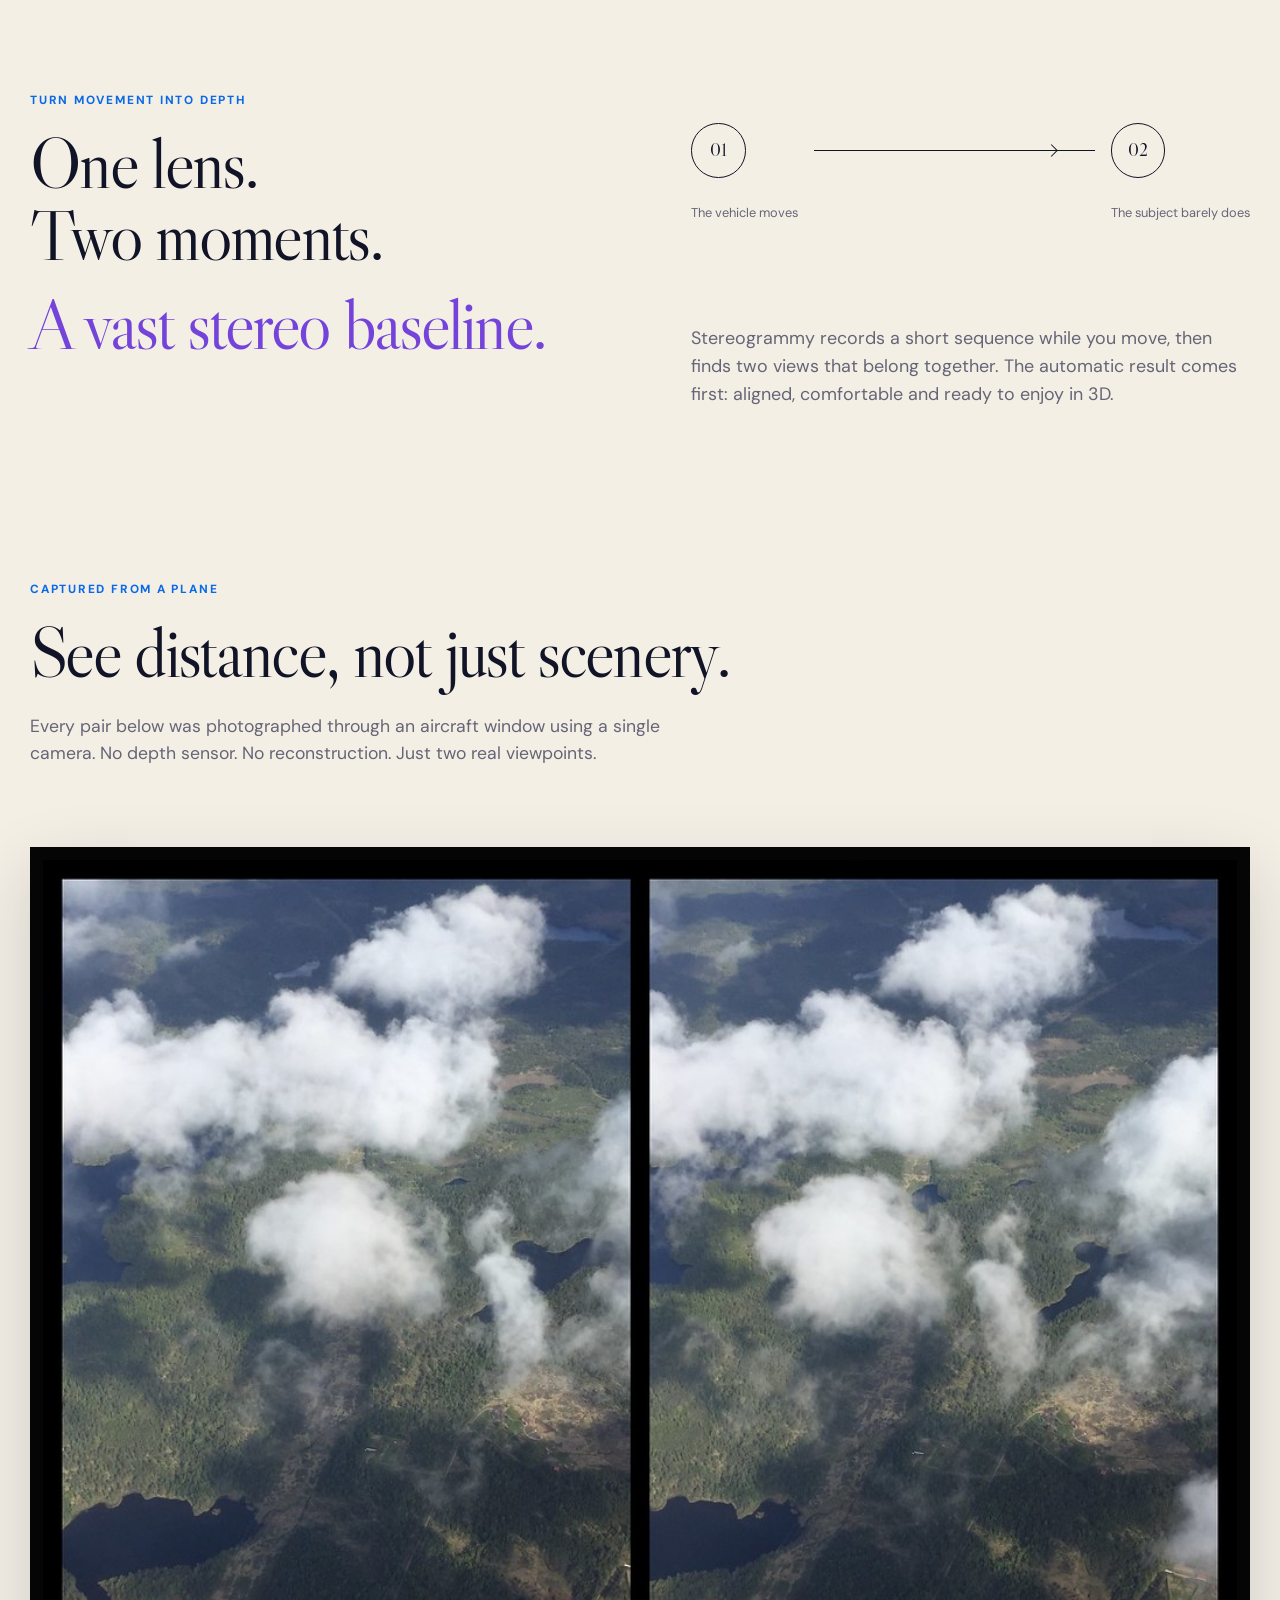
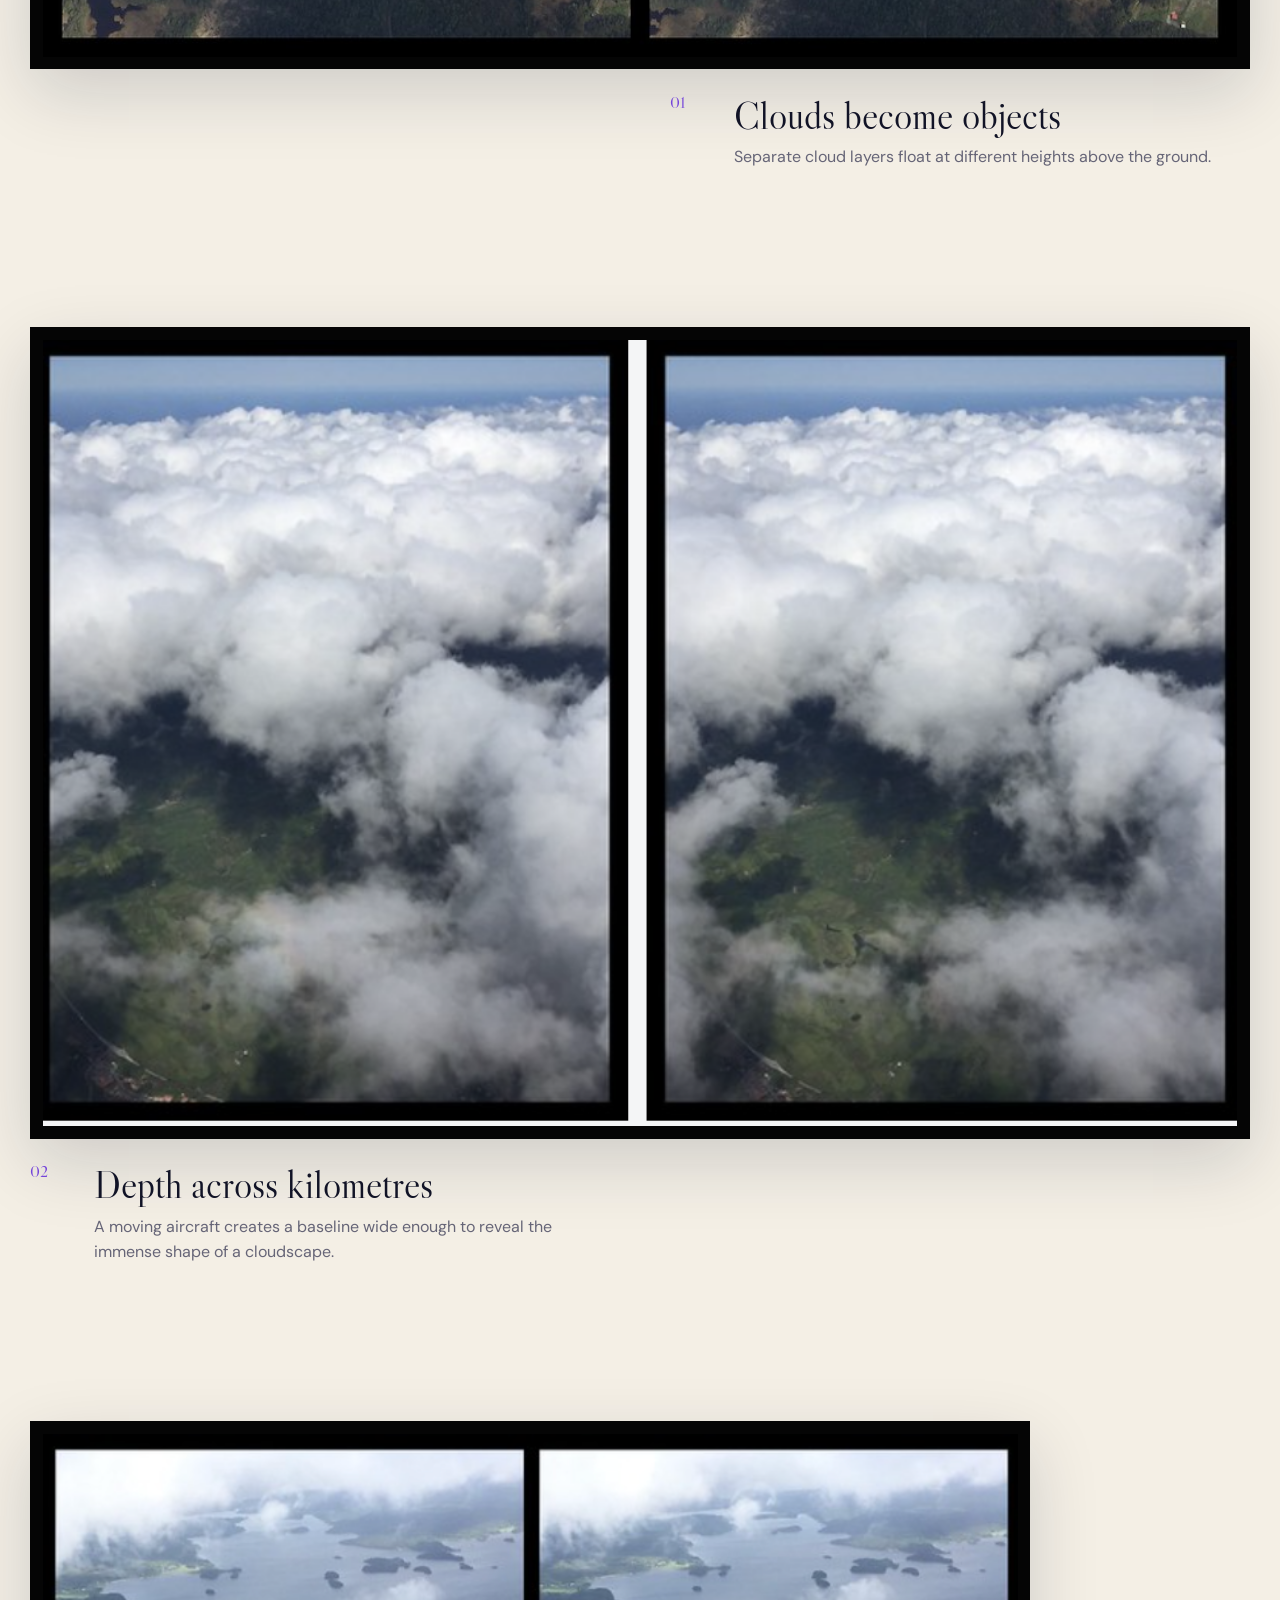
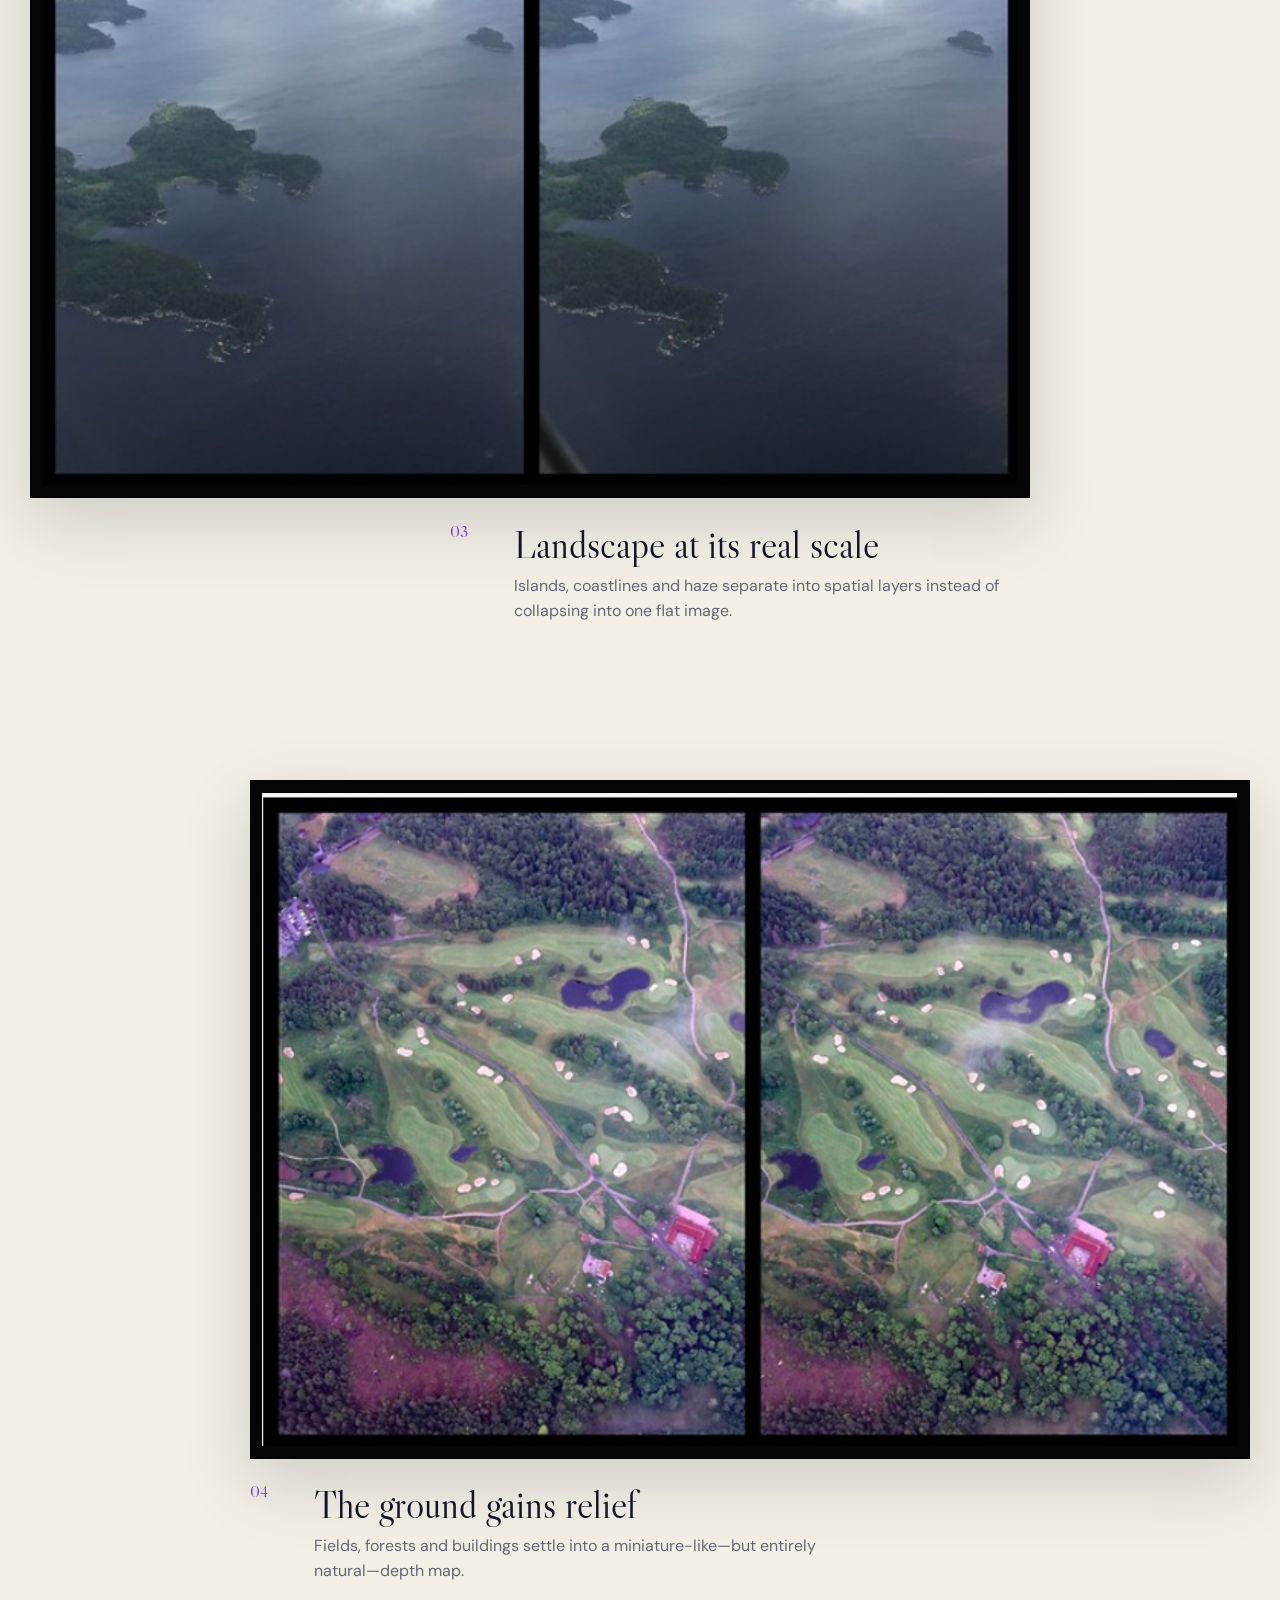
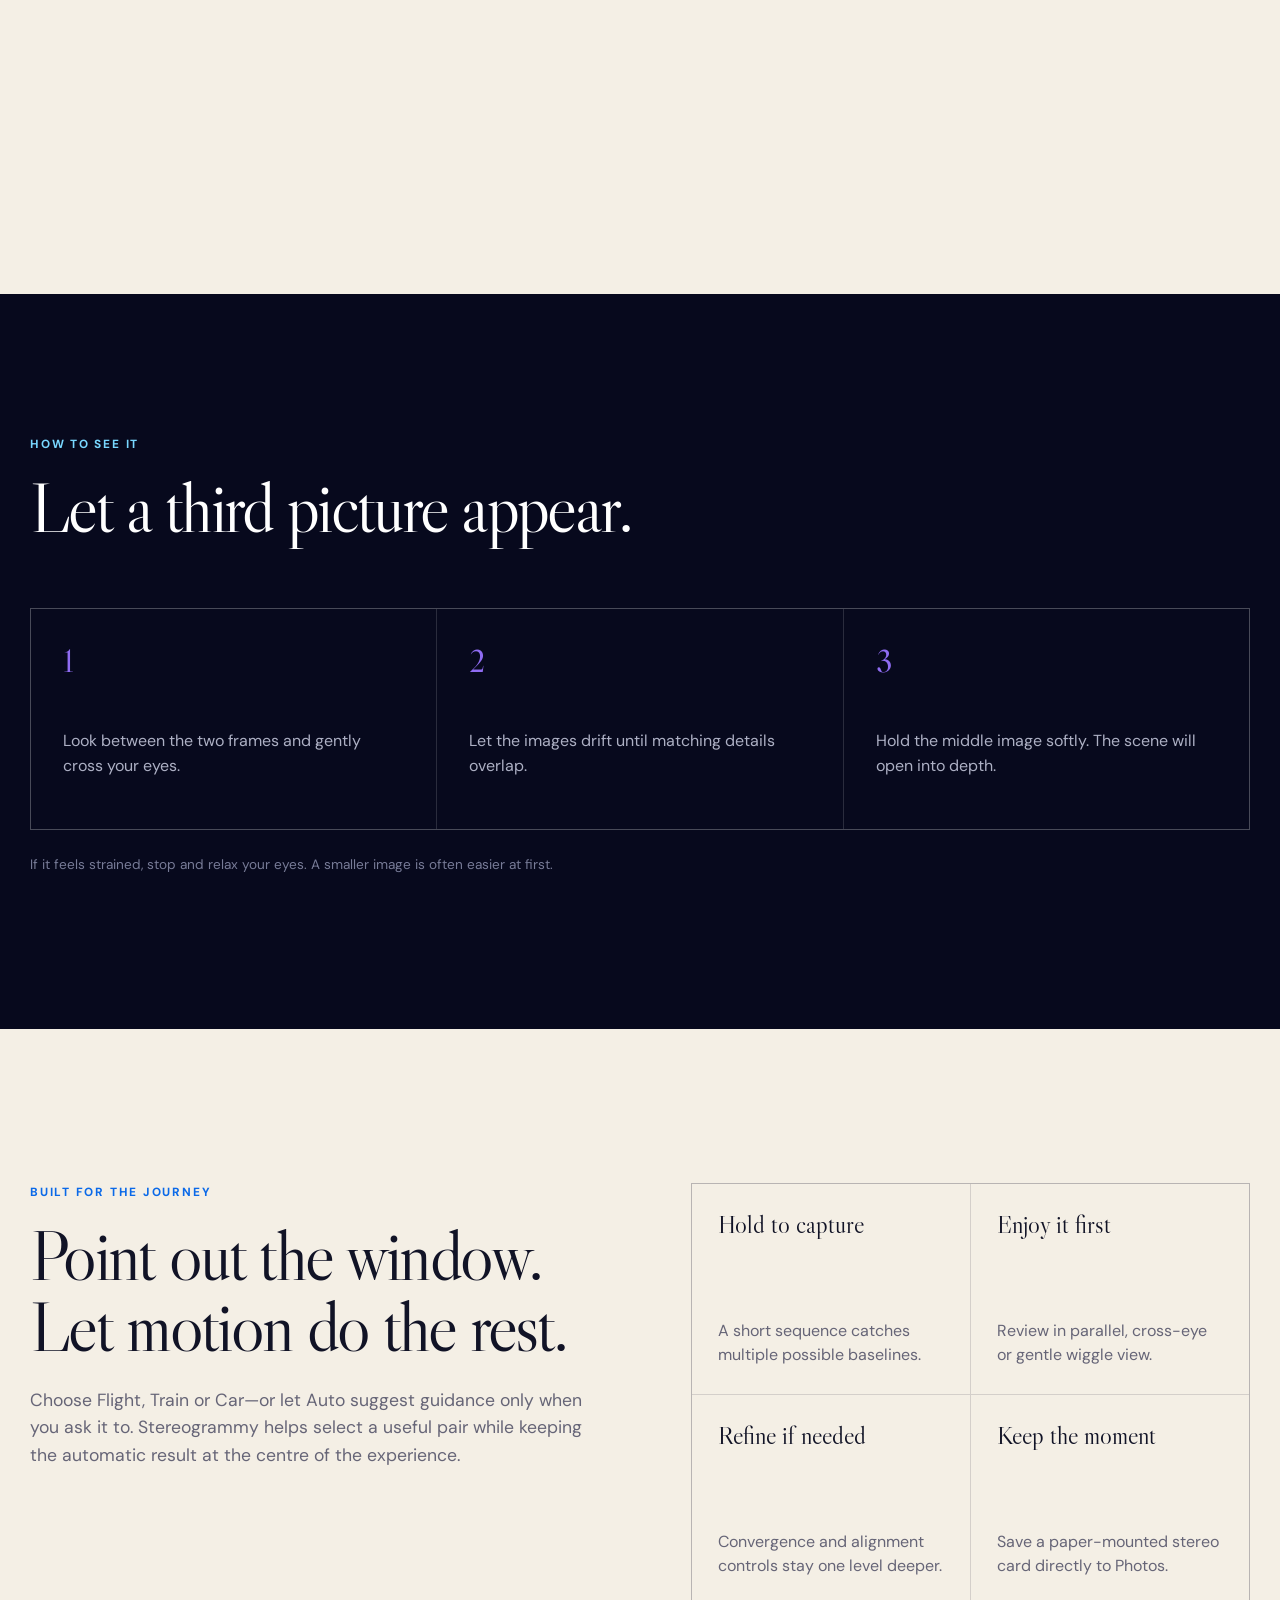
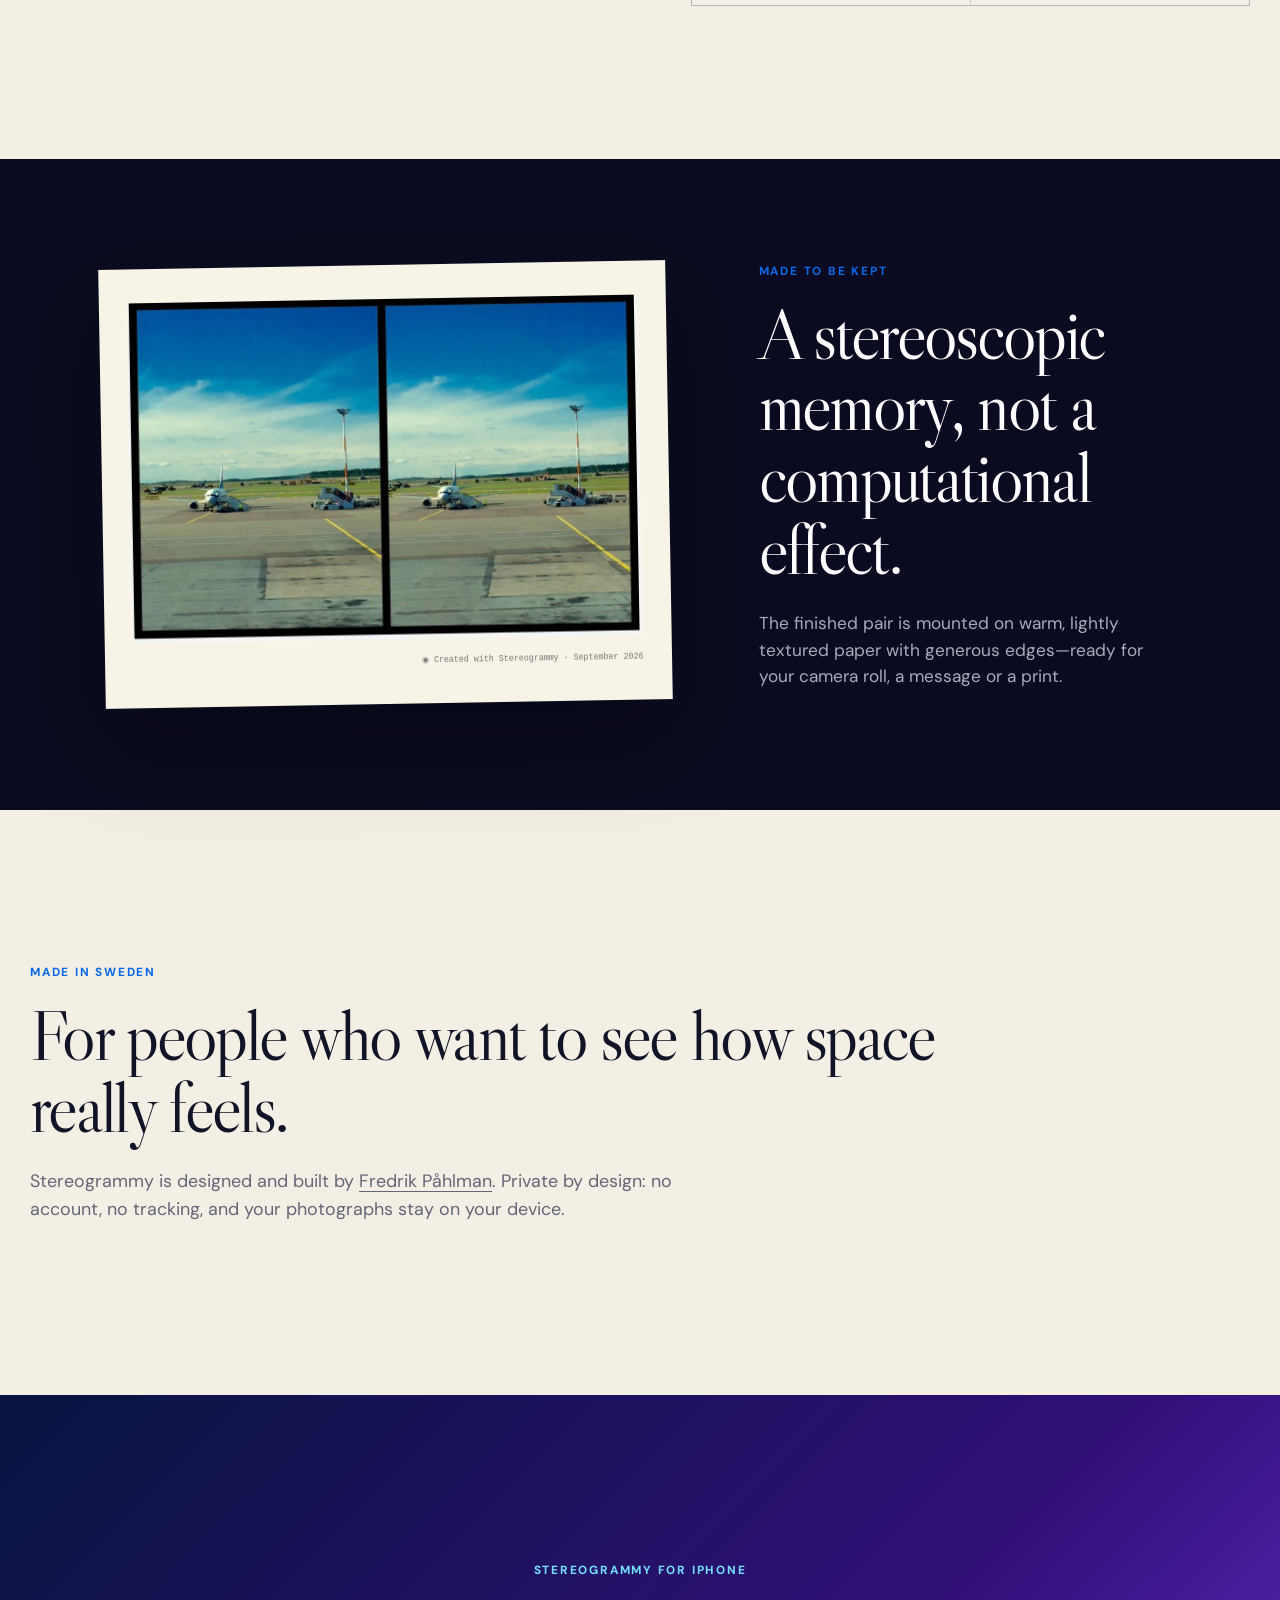
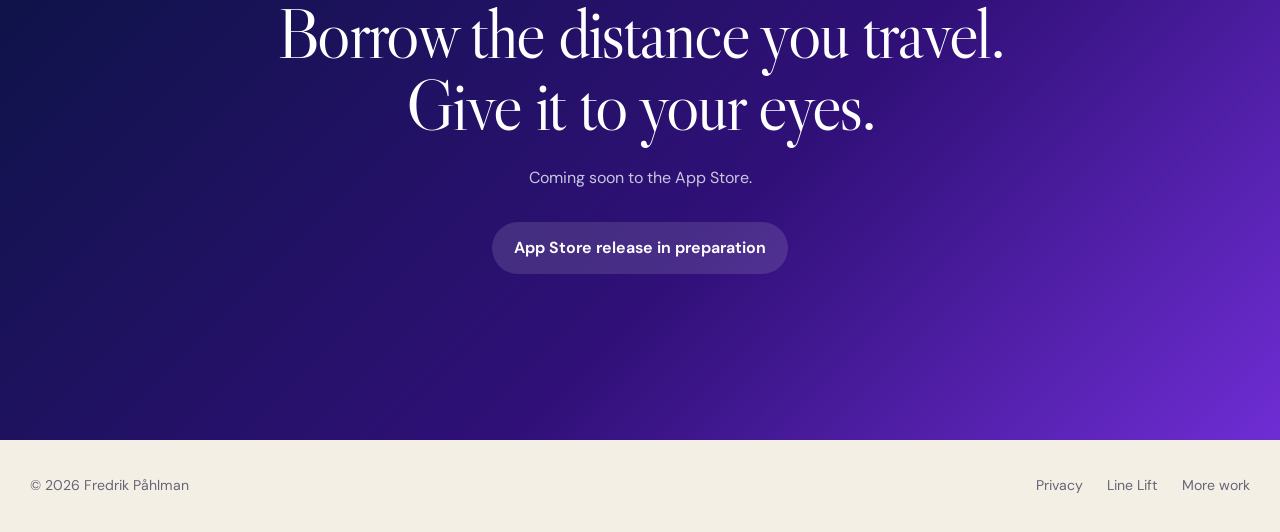
==== commit f78b945b: "Use supplied original for first cloud pair" ====
--- a/github-pages/index.html
+++ b/github-pages/index.html
@@ -1,11 +1,11 @@
 <!doctype html><html lang="en"><head><meta charset="utf-8"><meta name="viewport" content="width=device-width,initial-scale=1"><title>Stereogrammy — Turn movement into depth</title><meta name="description" content="Use the distance you travel to reveal clouds and landscapes in true stereoscopic depth. A wide-baseline 3D camera for iPhone."><meta property="og:title" content="Stereogrammy — Turn movement into depth"><meta property="og:description" content="Use the distance you travel to reveal clouds and landscapes in true stereoscopic depth."><meta property="og:image" content="https://fredrikpahlmandesign.github.io/stereogrammy/og.png"><link rel="icon" href="app-icon.png"><link rel="stylesheet" href="styles.css"><link rel="preconnect" href="https://fonts.googleapis.com"><link rel="preconnect" href="https://fonts.gstatic.com" crossorigin><link href="https://fonts.googleapis.com/css2?family=DM+Sans:wght@400;650;750&family=Libre+Caslon+Display&display=swap" rel="stylesheet"></head><body>
 <header class="site-header"><a class="brand" href="#top">Stereogrammy</a><nav aria-label="Primary navigation"><a href="#experience">Experience it</a><a href="#how">How it works</a><a href="#capture">Capture</a><a href="privacy/">Privacy</a></nav><span class="status-pill">Coming to iPhone</span></header><main id="top">
-<section class="hero section-shell"><div class="hero-copy"><p class="eyebrow">A camera with a wider pair of eyes</p><h1>The world is<br><em>deeper than it looks.</em></h1><p class="lede">Stereogrammy turns the distance you travel into stereoscopic depth—revealing clouds and landscapes as immense objects in real space.</p><div class="hero-actions"><a class="button" href="#experience">See it in 3D</a><span>One camera · Two moments · An enormous baseline</span></div></div><figure class="hero-stereo"><img src="stereo-clouds-low.png" alt="A cross-eye stereoscopic pair of clouds floating above a forest"><figcaption><span>Cross your eyes gently</span><span>Merge the two frames into a third image</span></figcaption></figure></section>
+<section class="hero section-shell"><div class="hero-copy"><p class="eyebrow">A camera with a wider pair of eyes</p><h1>The world is<br><em>deeper than it looks.</em></h1><p class="lede">Stereogrammy turns the distance you travel into stereoscopic depth—revealing clouds and landscapes as immense objects in real space.</p><div class="hero-actions"><a class="button" href="#experience">See it in 3D</a><span>One camera · Two moments · An enormous baseline</span></div></div><figure class="hero-stereo"><img src="stereo-clouds-low.jpg" alt="A cross-eye stereoscopic pair of clouds floating above a forest"><figcaption><span>Cross your eyes gently</span><span>Merge the two frames into a third image</span></figcaption></figure></section>
 <section class="manifesto" id="experience"><p class="eyebrow">Clouds aren’t a backdrop</p><h2>They are immense objects<br>scattered through space.</h2><p>Your eyes are only centimetres apart. At the scale of a landscape, almost everything appears flat. But take two photographs hundreds of metres apart and depth suddenly returns.</p></section>
 <section class="scroll-depth" aria-label="A scrolling illustration of depth between clouds"><div class="depth-stage"><div class="depth-sky"></div><span class="depth-cloud depth-cloud-far"></span><span class="depth-cloud depth-cloud-mid"></span><span class="depth-cloud depth-cloud-near"></span><div class="depth-caption"><p class="eyebrow">Move through the scene</p><h2>Scroll turns distance<br>into separation.</h2><p>As your viewpoint travels, nearby forms shift faster than distant ones. That parallax is the raw material of stereoscopic depth.</p></div></div></section>
 <section class="baseline section-shell" id="how"><div><p class="eyebrow">Turn movement into depth</p><h2>One lens.<br>Two moments.<br><em>A vast stereo baseline.</em></h2></div><div class="baseline-explainer" aria-label="How movement creates a stereo baseline"><span class="moment">01</span><div class="travel-line"><i></i></div><span class="moment">02</span><p>The vehicle moves</p><p>The subject barely does</p></div><p class="baseline-copy">Stereogrammy records a short sequence while you move, then finds two views that belong together. The automatic result comes first: aligned, comfortable and ready to enjoy in 3D.</p></section>
 <section class="gallery section-shell"><div class="gallery-heading"><p class="eyebrow">Captured from a plane</p><h2>See distance, not just scenery.</h2><p>Every pair below was photographed through an aircraft window using a single camera. No depth sensor. No reconstruction. Just two real viewpoints.</p></div>
-<figure class="example example-1"><div class="stereo-frame"><img src="stereo-clouds-low.png" alt="Cross-eye stereo pair of clouds over forest"></div><figcaption><span>01</span><div><h3>Clouds become objects</h3><p>Separate cloud layers float at different heights above the ground.</p></div></figcaption></figure>
+<figure class="example example-1"><div class="stereo-frame"><img src="stereo-clouds-low.jpg" alt="Cross-eye stereo pair of clouds over forest"></div><figcaption><span>01</span><div><h3>Clouds become objects</h3><p>Separate cloud layers float at different heights above the ground.</p></div></figcaption></figure>
 <figure class="example example-2"><div class="stereo-frame"><img src="stereo-clouds-high.png" alt="Cross-eye stereo pair of a cloudscape"></div><figcaption><span>02</span><div><h3>Depth across kilometres</h3><p>A moving aircraft creates a baseline wide enough to reveal the immense shape of a cloudscape.</p></div></figcaption></figure>
 <figure class="example example-3"><div class="stereo-frame"><img src="stereo-islands.png" alt="Cross-eye stereo pair of islands"></div><figcaption><span>03</span><div><h3>Landscape at its real scale</h3><p>Islands, coastlines and haze separate into spatial layers instead of collapsing into one flat image.</p></div></figcaption></figure>
 <figure class="example example-4"><div class="stereo-frame"><img src="stereo-golf.png" alt="Cross-eye stereo pair of a golf course"></div><figcaption><span>04</span><div><h3>The ground gains relief</h3><p>Fields, forests and buildings settle into a miniature-like—but entirely natural—depth map.</p></div></figcaption></figure></section>
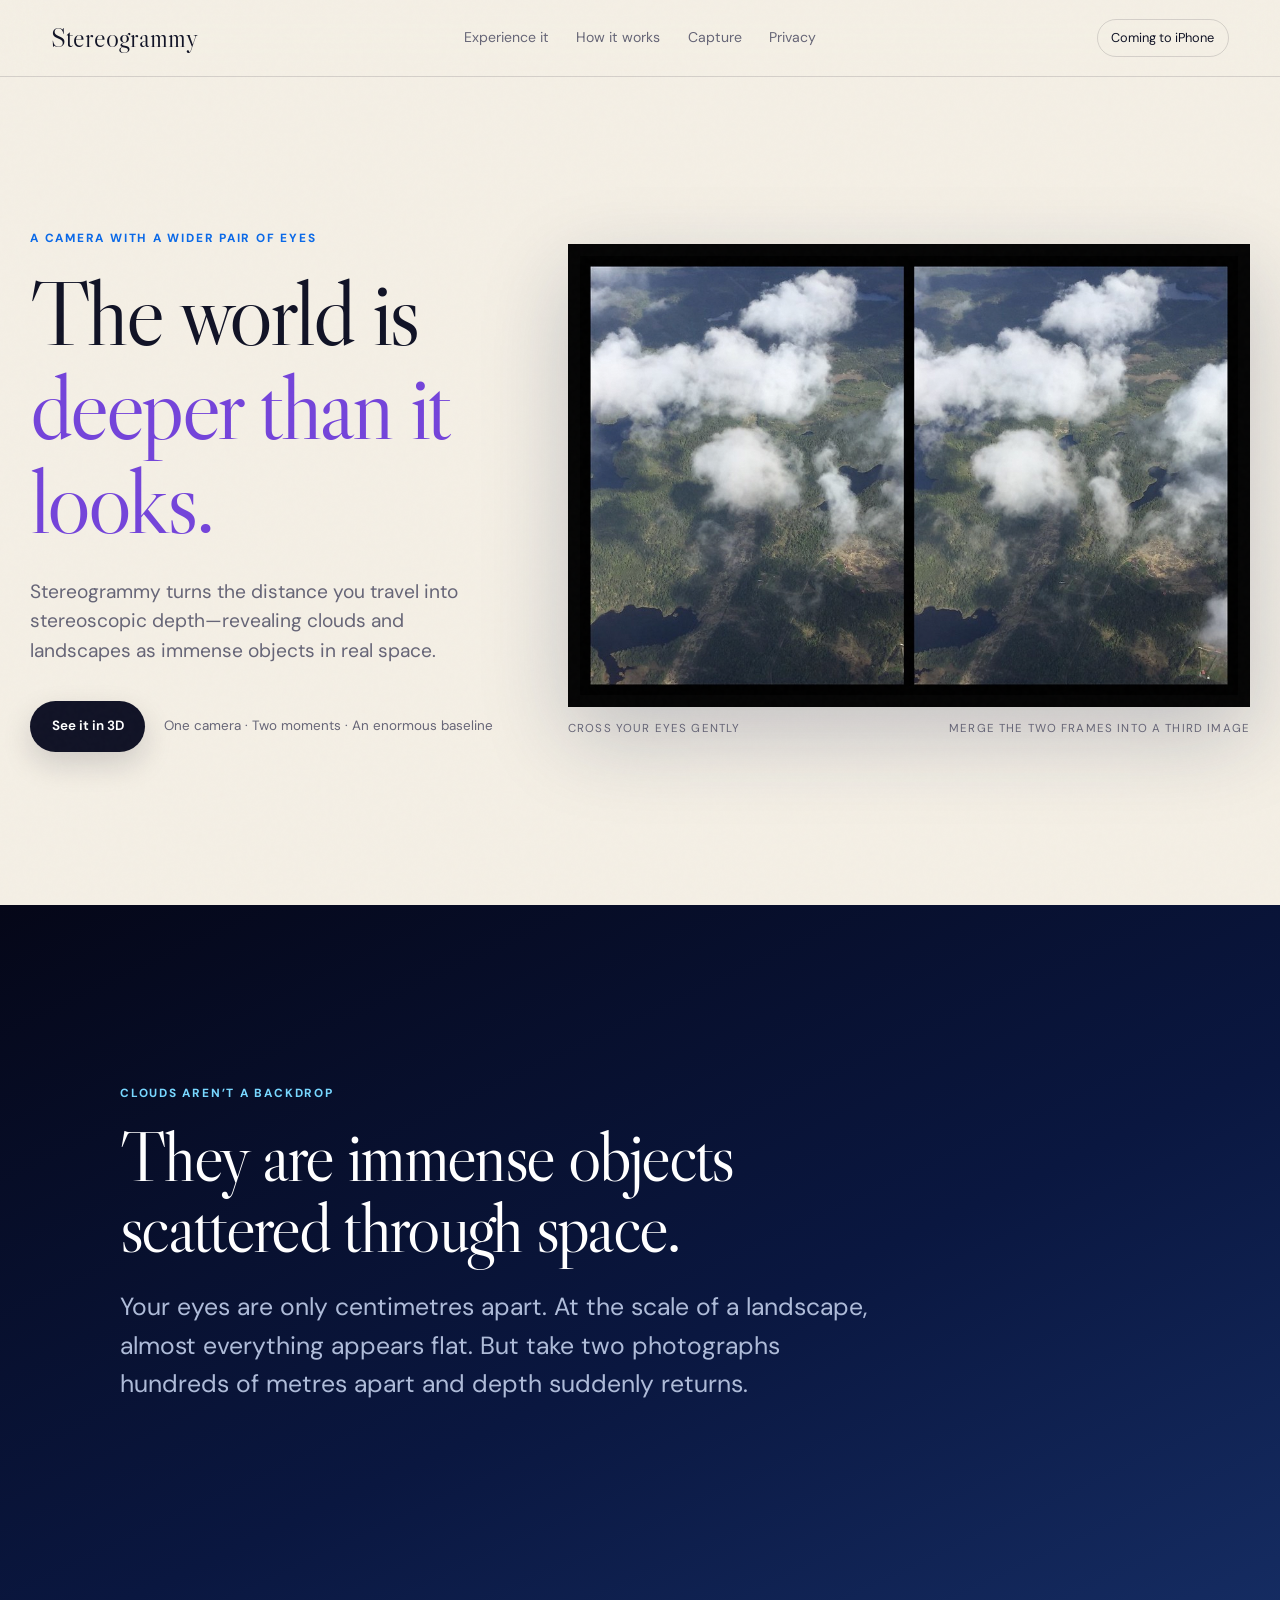
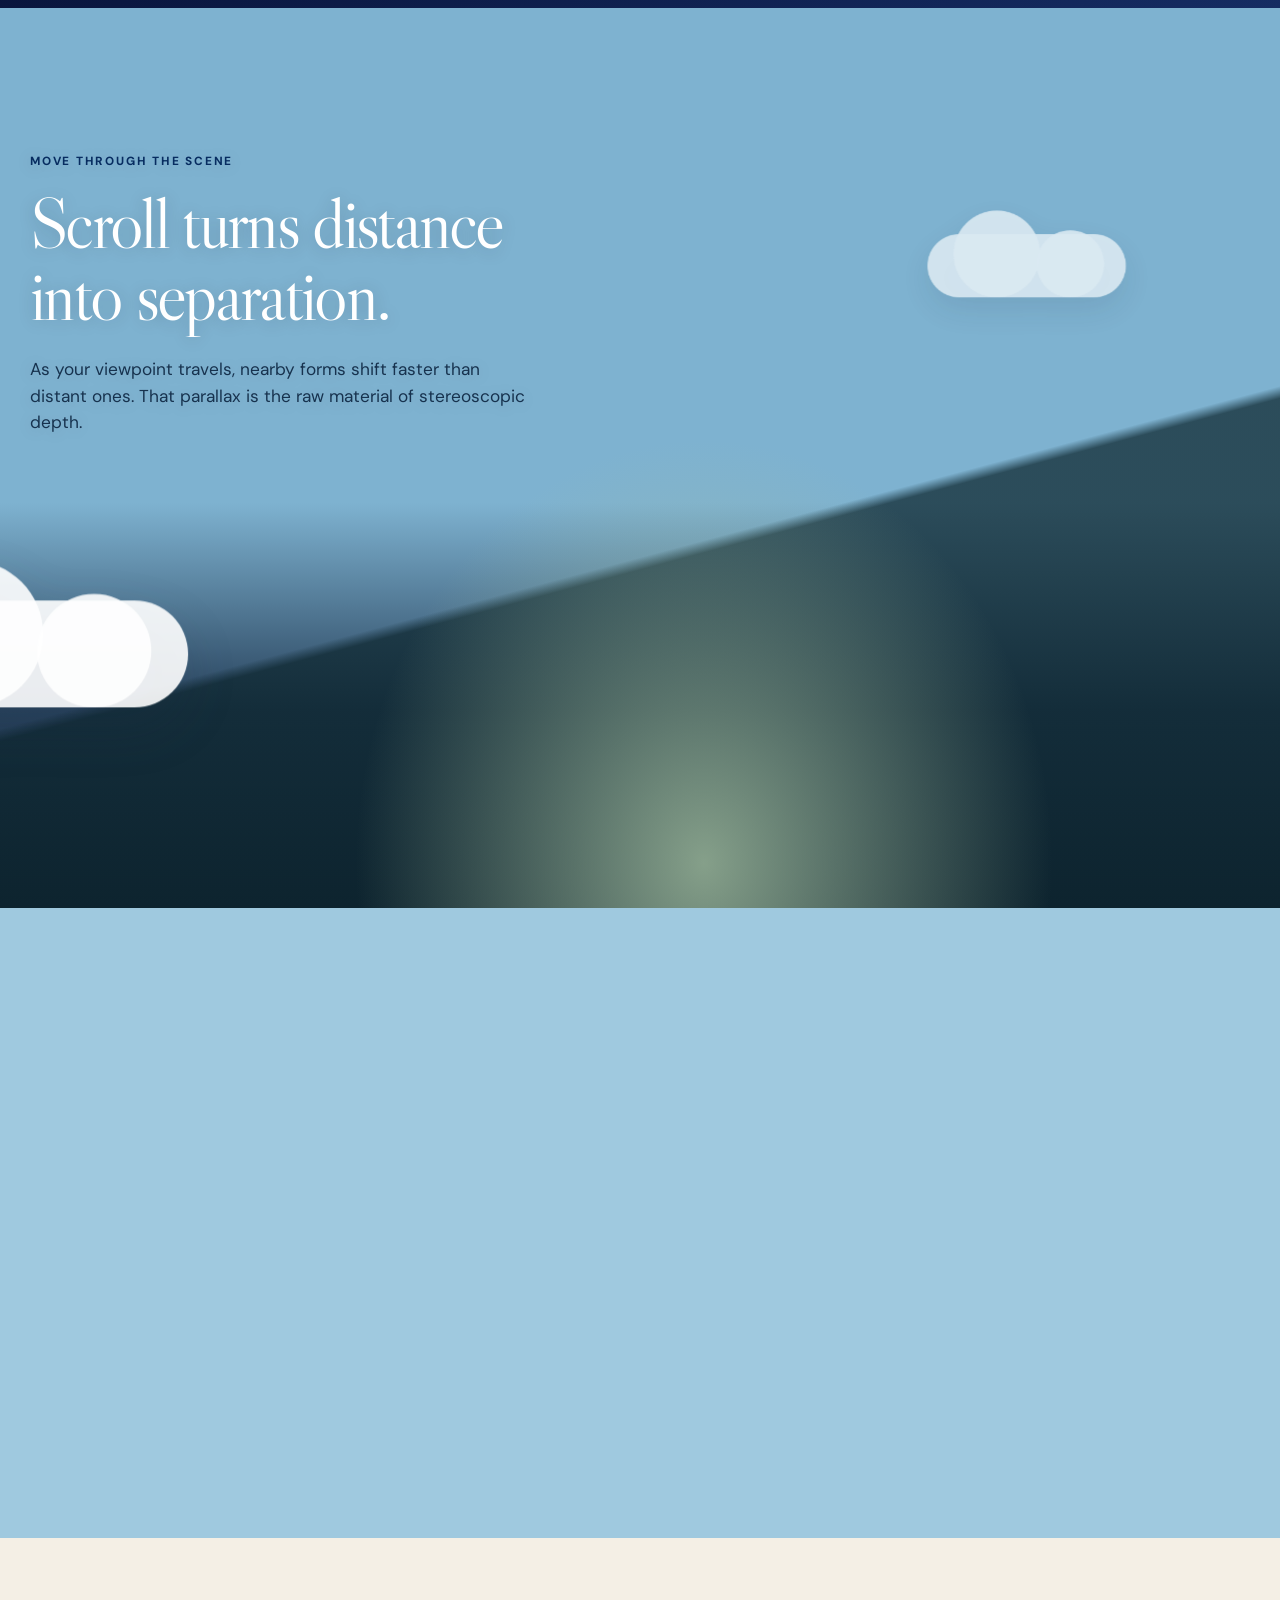
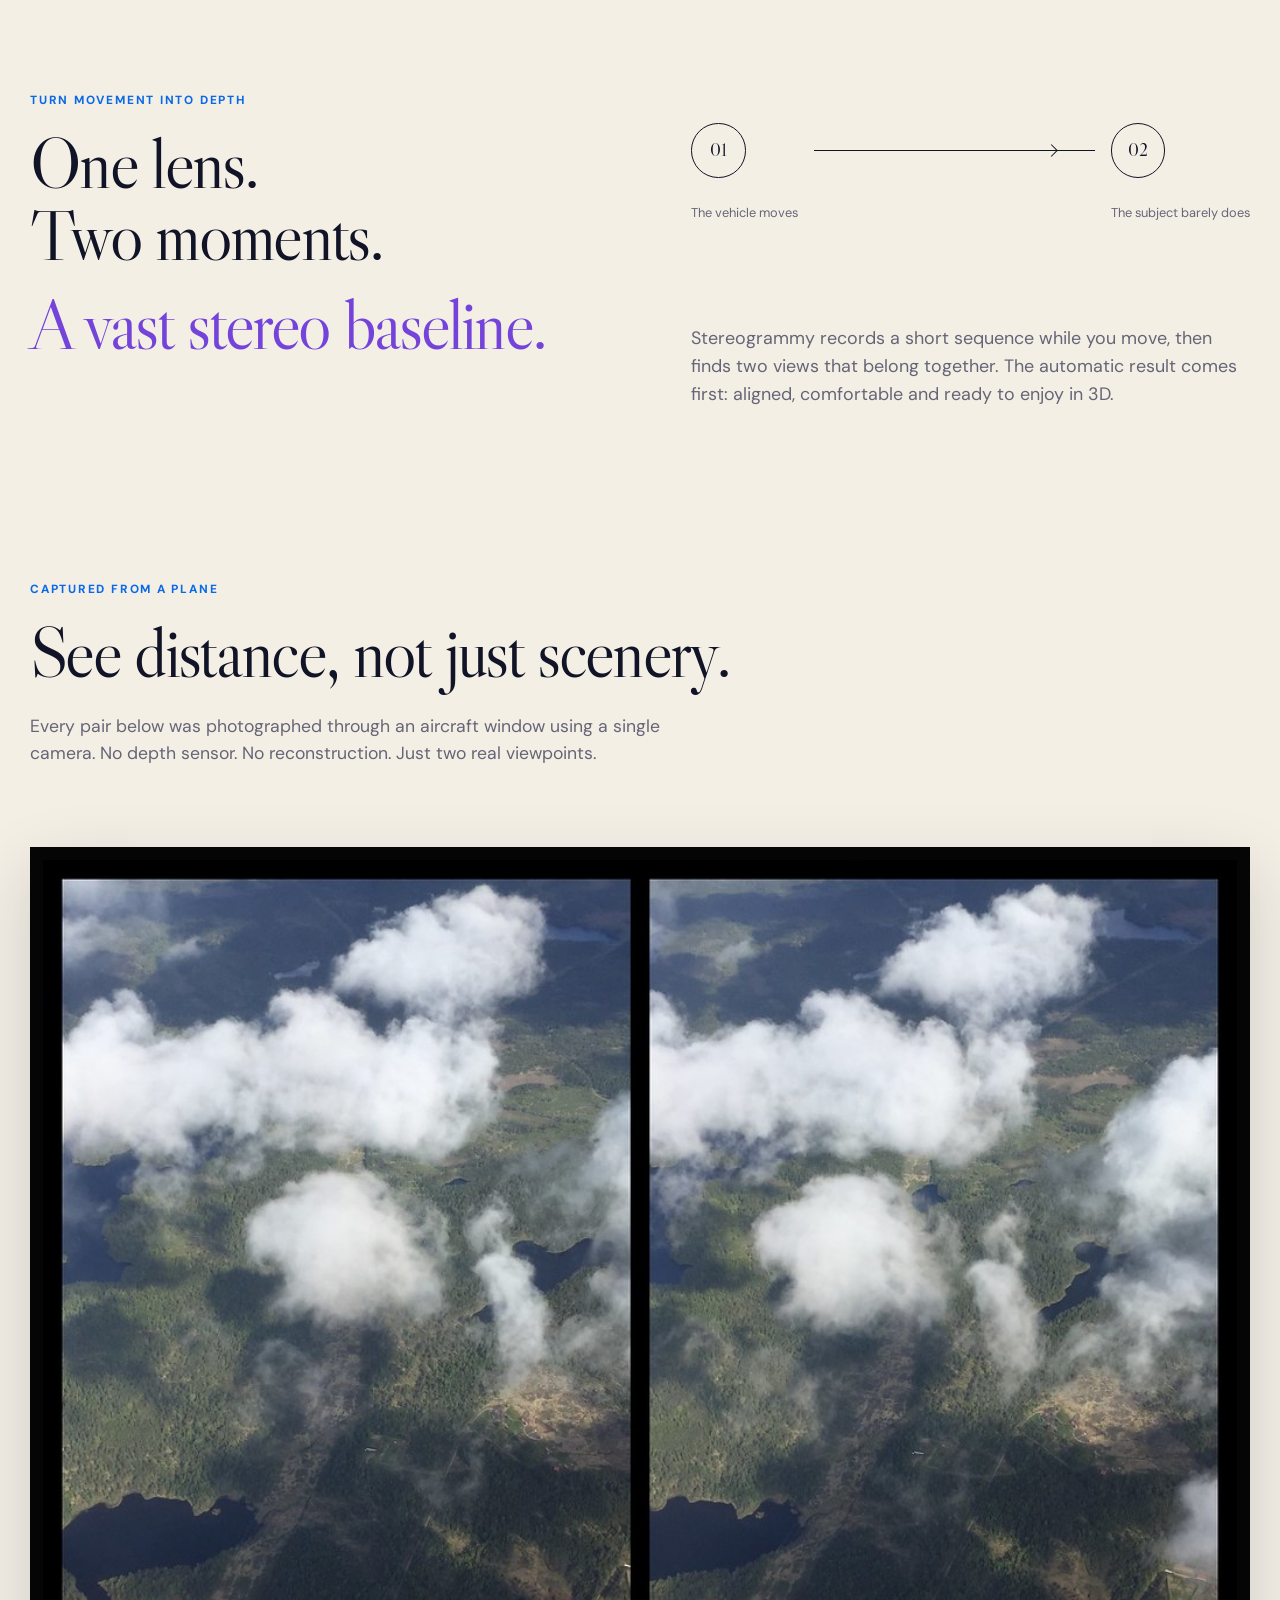
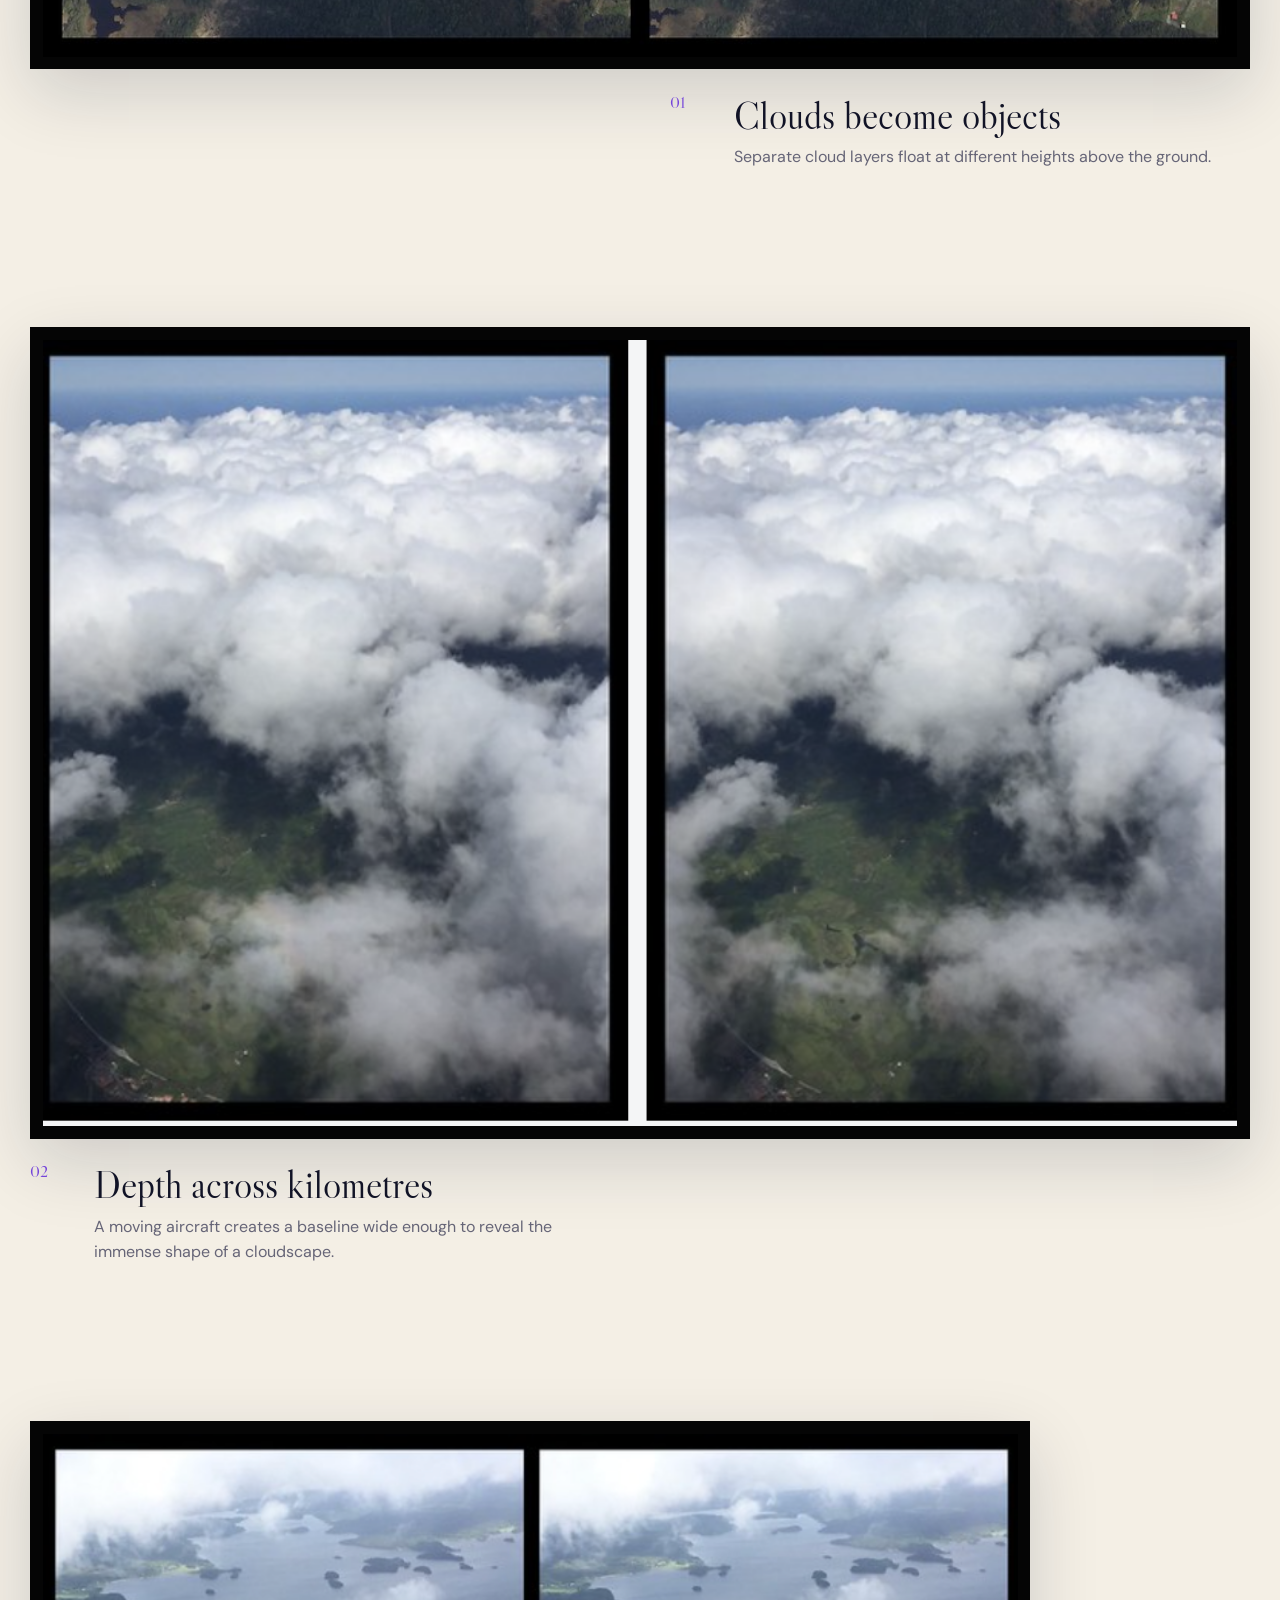
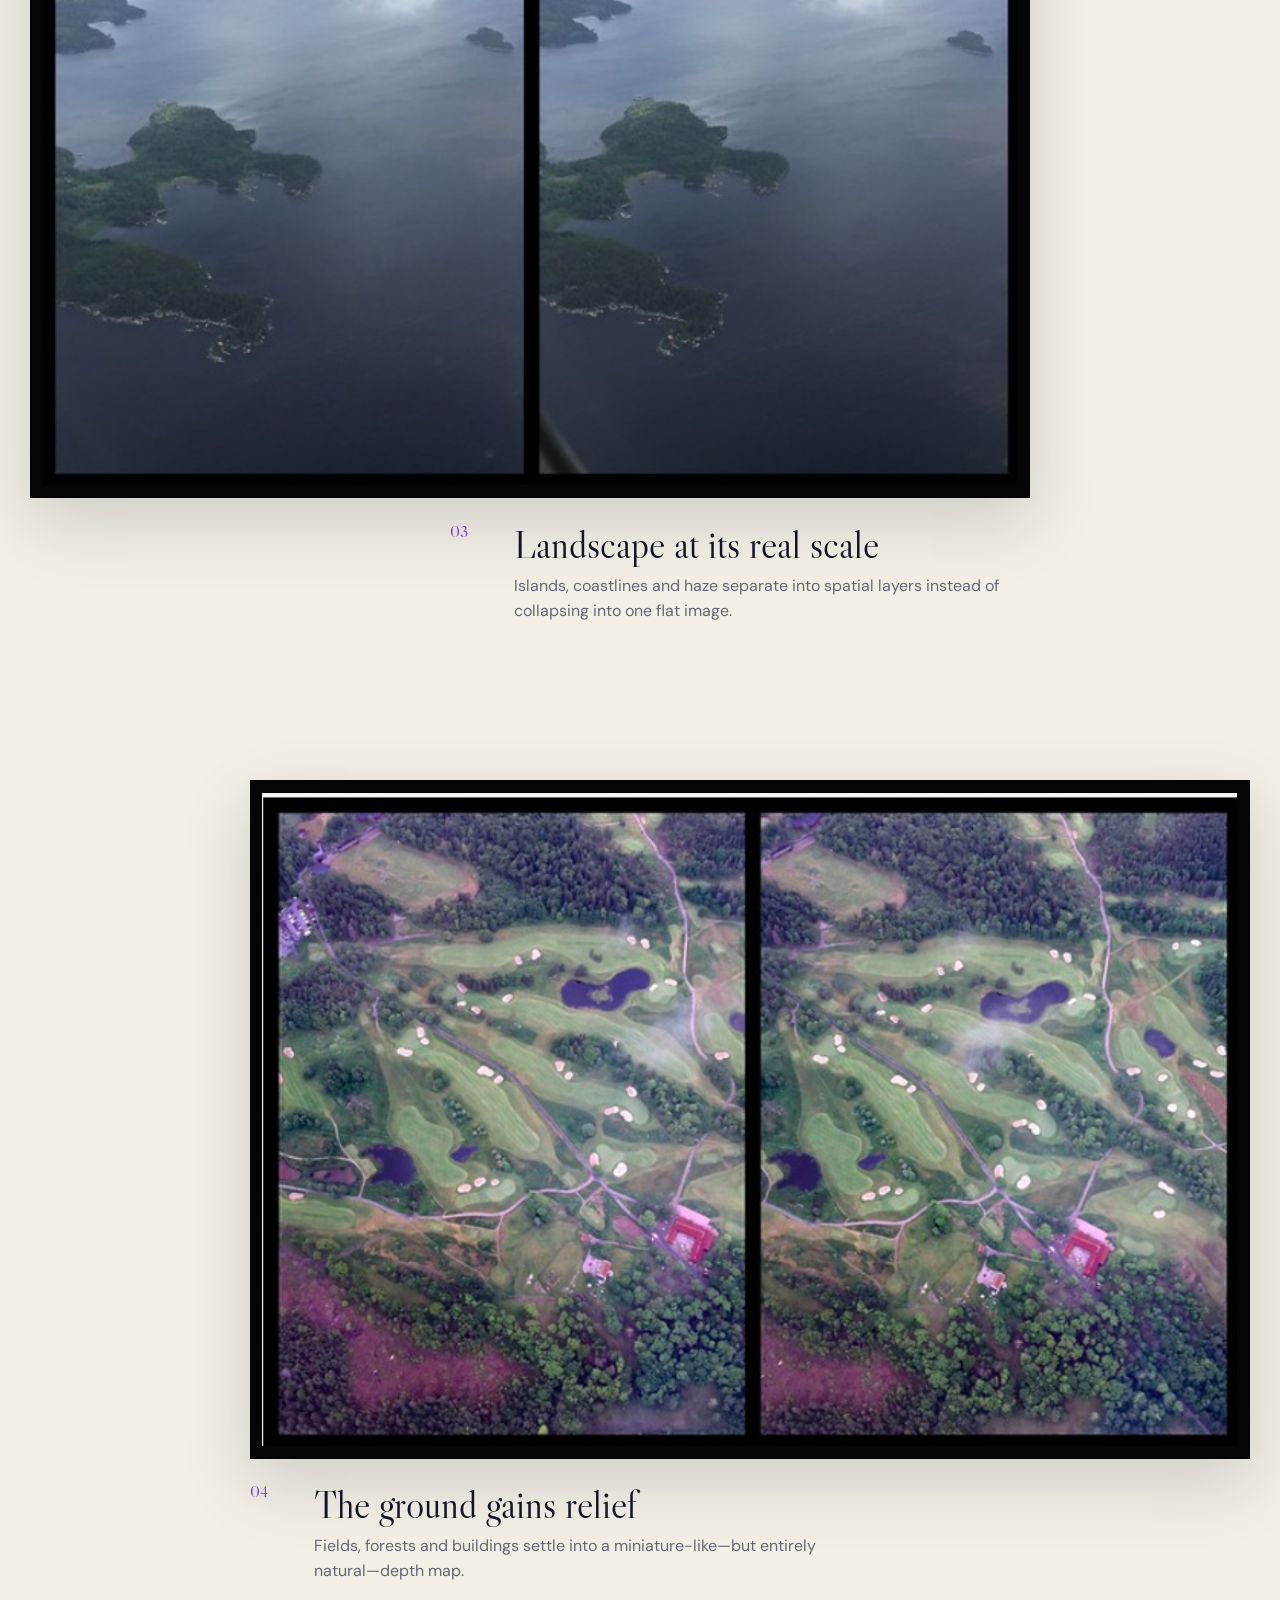
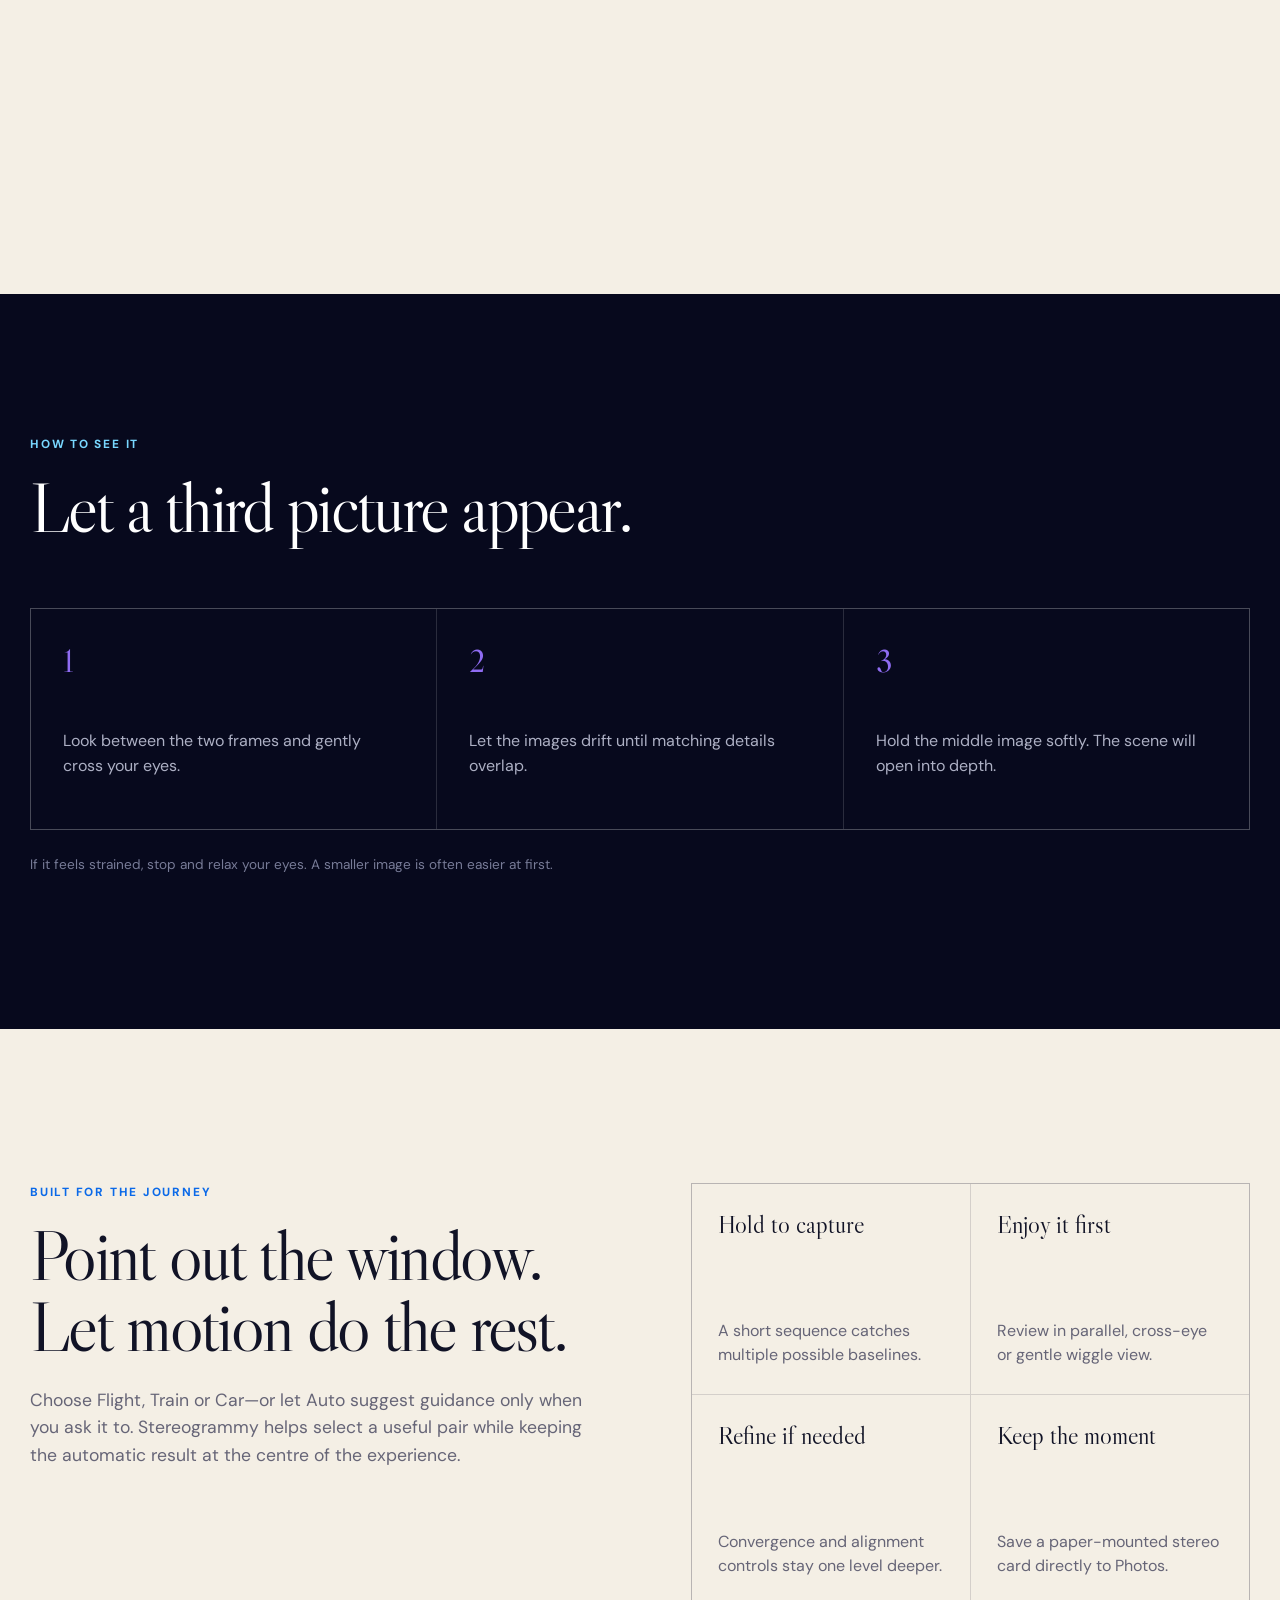
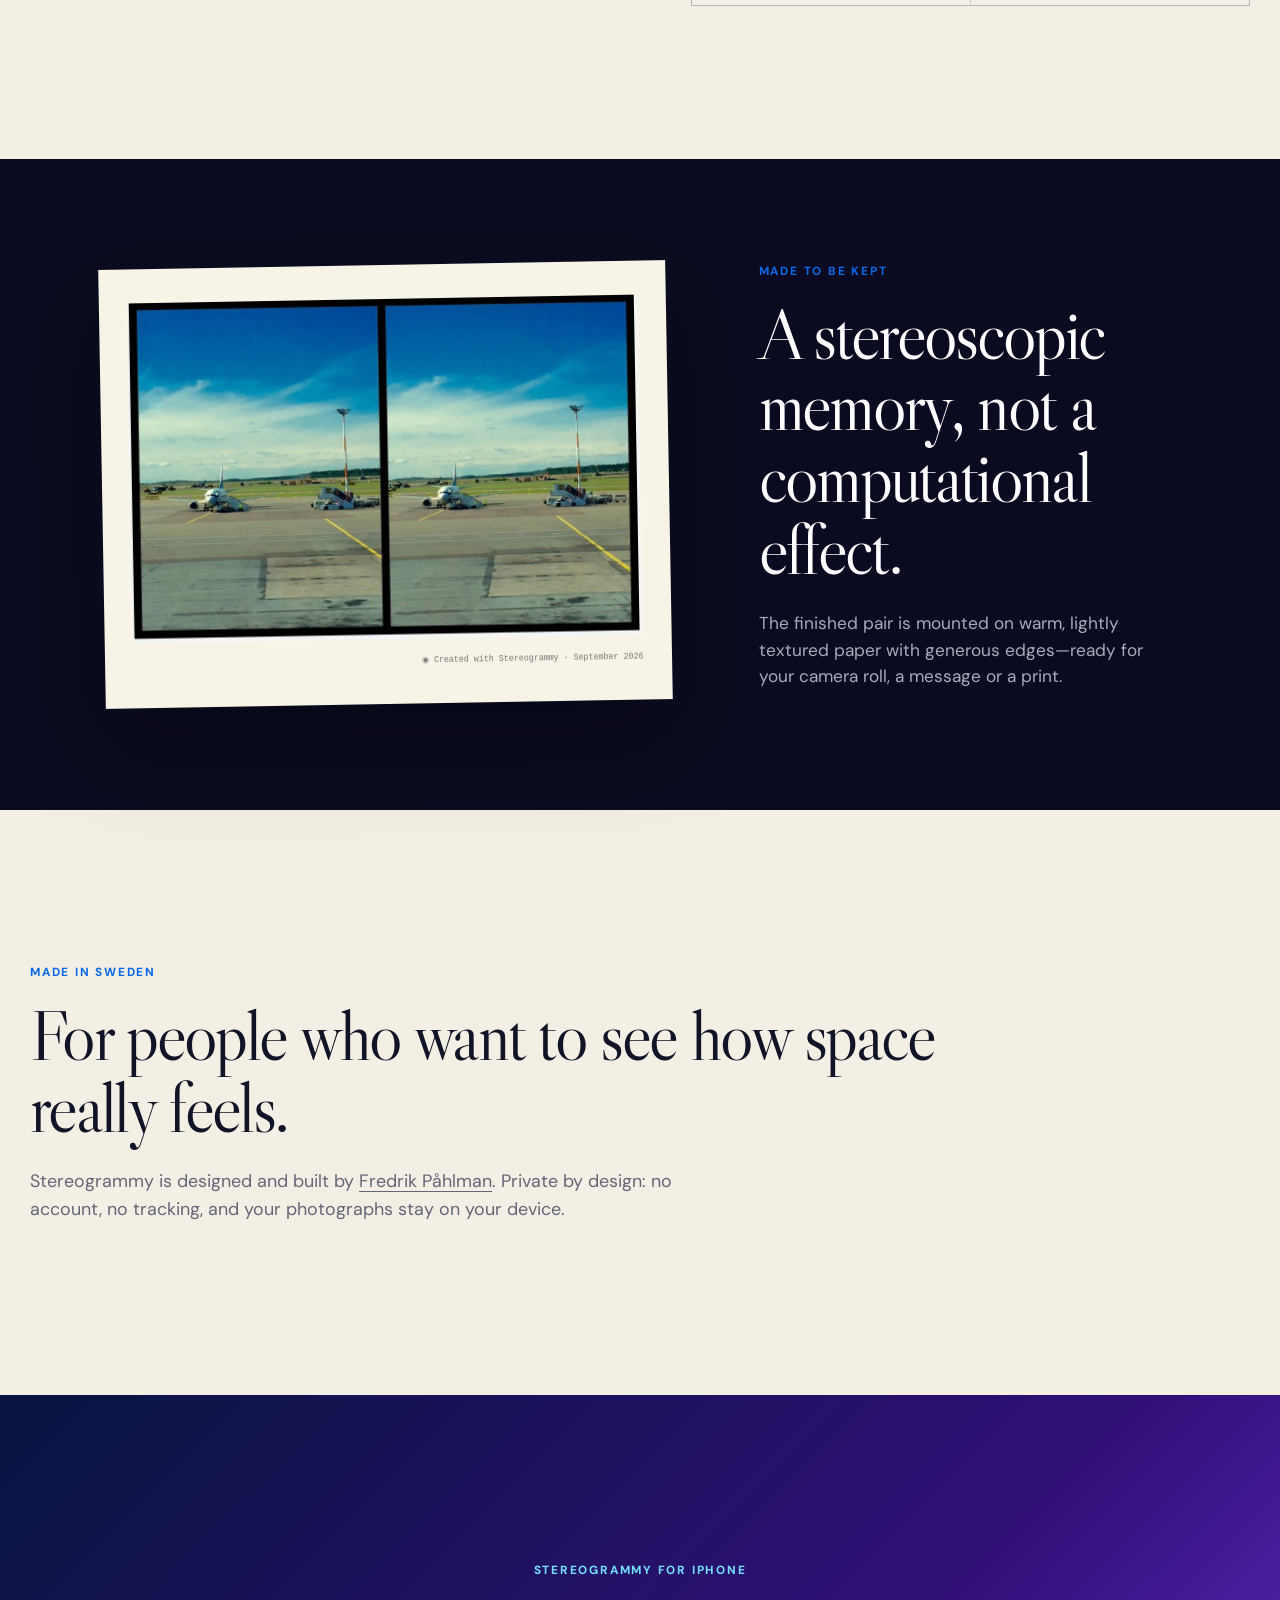
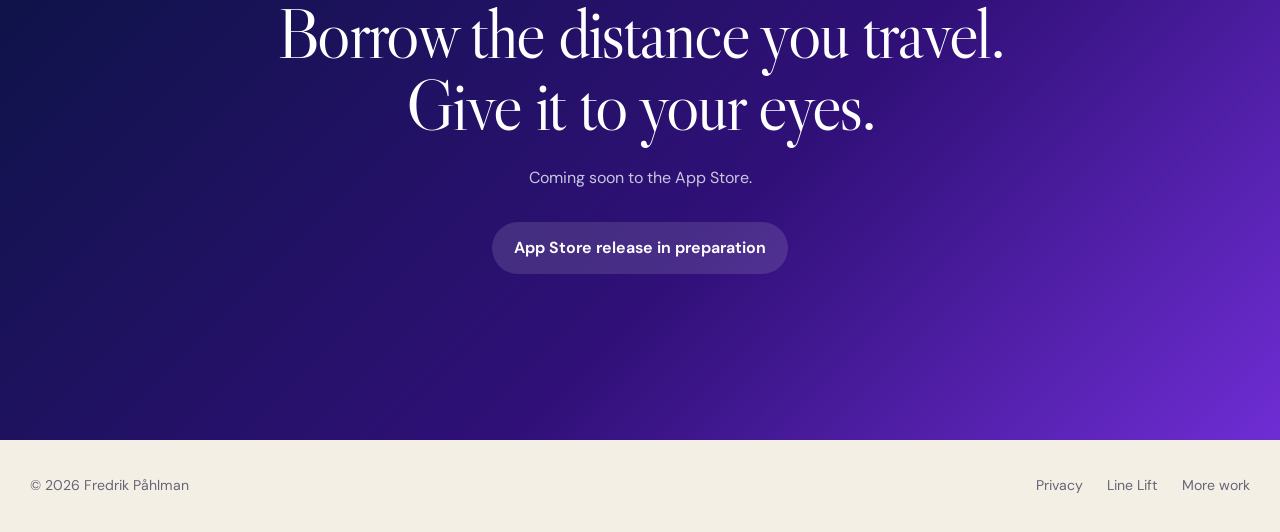
==== commit 32d7a35f: "Make scroll parallax work across Safari" ====
--- a/github-pages/index.html
+++ b/github-pages/index.html
@@ -1,4 +1,4 @@
-<!doctype html><html lang="en"><head><meta charset="utf-8"><meta name="viewport" content="width=device-width,initial-scale=1"><title>Stereogrammy — Turn movement into depth</title><meta name="description" content="Use the distance you travel to reveal clouds and landscapes in true stereoscopic depth. A wide-baseline 3D camera for iPhone."><meta property="og:title" content="Stereogrammy — Turn movement into depth"><meta property="og:description" content="Use the distance you travel to reveal clouds and landscapes in true stereoscopic depth."><meta property="og:image" content="https://fredrikpahlmandesign.github.io/stereogrammy/og.png"><link rel="icon" href="app-icon.png"><link rel="stylesheet" href="styles.css"><link rel="preconnect" href="https://fonts.googleapis.com"><link rel="preconnect" href="https://fonts.gstatic.com" crossorigin><link href="https://fonts.googleapis.com/css2?family=DM+Sans:wght@400;650;750&family=Libre+Caslon+Display&display=swap" rel="stylesheet"></head><body>
+<!doctype html><html lang="en"><head><meta charset="utf-8"><meta name="viewport" content="width=device-width,initial-scale=1"><title>Stereogrammy — Turn movement into depth</title><meta name="description" content="Use the distance you travel to reveal clouds and landscapes in true stereoscopic depth. A wide-baseline 3D camera for iPhone."><meta property="og:title" content="Stereogrammy — Turn movement into depth"><meta property="og:description" content="Use the distance you travel to reveal clouds and landscapes in true stereoscopic depth."><meta property="og:image" content="https://fredrikpahlmandesign.github.io/stereogrammy/og.png"><link rel="icon" href="app-icon.png"><link rel="stylesheet" href="styles.css"><link rel="stylesheet" href="parallax.css"><link rel="preconnect" href="https://fonts.googleapis.com"><link rel="preconnect" href="https://fonts.gstatic.com" crossorigin><link href="https://fonts.googleapis.com/css2?family=DM+Sans:wght@400;650;750&family=Libre+Caslon+Display&display=swap" rel="stylesheet"></head><body>
 <header class="site-header"><a class="brand" href="#top">Stereogrammy</a><nav aria-label="Primary navigation"><a href="#experience">Experience it</a><a href="#how">How it works</a><a href="#capture">Capture</a><a href="privacy/">Privacy</a></nav><span class="status-pill">Coming to iPhone</span></header><main id="top">
 <section class="hero section-shell"><div class="hero-copy"><p class="eyebrow">A camera with a wider pair of eyes</p><h1>The world is<br><em>deeper than it looks.</em></h1><p class="lede">Stereogrammy turns the distance you travel into stereoscopic depth—revealing clouds and landscapes as immense objects in real space.</p><div class="hero-actions"><a class="button" href="#experience">See it in 3D</a><span>One camera · Two moments · An enormous baseline</span></div></div><figure class="hero-stereo"><img src="stereo-clouds-low.jpg" alt="A cross-eye stereoscopic pair of clouds floating above a forest"><figcaption><span>Cross your eyes gently</span><span>Merge the two frames into a third image</span></figcaption></figure></section>
 <section class="manifesto" id="experience"><p class="eyebrow">Clouds aren’t a backdrop</p><h2>They are immense objects<br>scattered through space.</h2><p>Your eyes are only centimetres apart. At the scale of a landscape, almost everything appears flat. But take two photographs hundreds of metres apart and depth suddenly returns.</p></section>
@@ -12,4 +12,4 @@
 <section class="view-guide"><div class="section-shell"><p class="eyebrow">How to see it</p><h2>Let a third picture appear.</h2><div class="guide-steps"><article><b>1</b><p>Look between the two frames and gently cross your eyes.</p></article><article><b>2</b><p>Let the images drift until matching details overlap.</p></article><article><b>3</b><p>Hold the middle image softly. The scene will open into depth.</p></article></div><p class="gentle-note">If it feels strained, stop and relax your eyes. A smaller image is often easier at first.</p></div></section>
 <section class="capture section-shell" id="capture"><div><p class="eyebrow">Built for the journey</p><h2>Point out the window.<br>Let motion do the rest.</h2><p>Choose Flight, Train or Car—or let Auto suggest guidance only when you ask it to. Stereogrammy helps select a useful pair while keeping the automatic result at the centre of the experience.</p></div><div class="capture-grid"><article><b>Hold to capture</b><span>A short sequence catches multiple possible baselines.</span></article><article><b>Enjoy it first</b><span>Review in parallel, cross-eye or gentle wiggle view.</span></article><article><b>Refine if needed</b><span>Convergence and alignment controls stay one level deeper.</span></article><article><b>Keep the moment</b><span>Save a paper-mounted stereo card directly to Photos.</span></article></div></section>
 <section class="paper-section"><div class="paper-card"><img src="stereo-airport.png" alt="Stereo photograph of an airport apron mounted on warm paper"><div class="signature">◉ Created with Stereogrammy · September 2026</div></div><div class="paper-copy"><p class="eyebrow">Made to be kept</p><h2>A stereoscopic memory, not a computational effect.</h2><p>The finished pair is mounted on warm, lightly textured paper with generous edges—ready for your camera roll, a message or a print.</p></div></section>
-<section class="maker section-shell"><p class="eyebrow">Made in Sweden</p><h2>For people who want to see how space really feels.</h2><p>Stereogrammy is designed and built by <a href="https://fredrikpahlmandesign.github.io/">Fredrik Påhlman</a>. Private by design: no account, no tracking, and your photographs stay on your device.</p></section><section class="final-cta"><p class="eyebrow">Stereogrammy for iPhone</p><h2>Borrow the distance you travel.<br>Give it to your eyes.</h2><p>Coming soon to the App Store.</p><span class="button button-muted">App Store release in preparation</span></section></main><footer class="section-shell"><span>© 2026 Fredrik Påhlman</span><div><a href="privacy/">Privacy</a><a href="https://fredrikpahlmandesign.github.io/linelift-site/">Line Lift</a><a href="https://fredrikpahlmandesign.github.io/">More work</a></div></footer></body></html>
+<section class="maker section-shell"><p class="eyebrow">Made in Sweden</p><h2>For people who want to see how space really feels.</h2><p>Stereogrammy is designed and built by <a href="https://fredrikpahlmandesign.github.io/">Fredrik Påhlman</a>. Private by design: no account, no tracking, and your photographs stay on your device.</p></section><section class="final-cta"><p class="eyebrow">Stereogrammy for iPhone</p><h2>Borrow the distance you travel.<br>Give it to your eyes.</h2><p>Coming soon to the App Store.</p><span class="button button-muted">App Store release in preparation</span></section></main><footer class="section-shell"><span>© 2026 Fredrik Påhlman</span><div><a href="privacy/">Privacy</a><a href="https://fredrikpahlmandesign.github.io/linelift-site/">Line Lift</a><a href="https://fredrikpahlmandesign.github.io/">More work</a></div></footer><script src="parallax.js"></script></body></html>
--- a/github-pages/parallax.css
+++ b/github-pages/parallax.css
@@ -0,0 +1,6 @@
+.scroll-depth { --scroll-depth: 0; }
+.scroll-depth .depth-cloud { animation: none; }
+.scroll-depth .depth-cloud-far { transform: translate3d(calc(6vw - var(--scroll-depth) * 14vw), calc(8vh - var(--scroll-depth) * 16vh), 0); }
+.scroll-depth .depth-cloud-mid { transform: translate3d(calc(-18vw + var(--scroll-depth) * 38vw), calc(22vh - var(--scroll-depth) * 46vh), 0); }
+.scroll-depth .depth-cloud-near { transform: translate3d(calc(35vw - var(--scroll-depth) * 80vw), calc(42vh - var(--scroll-depth) * 88vh), 0); }
+@media (prefers-reduced-motion: reduce) {.scroll-depth .depth-cloud-far,.scroll-depth .depth-cloud-mid,.scroll-depth .depth-cloud-near { transform: none; }}
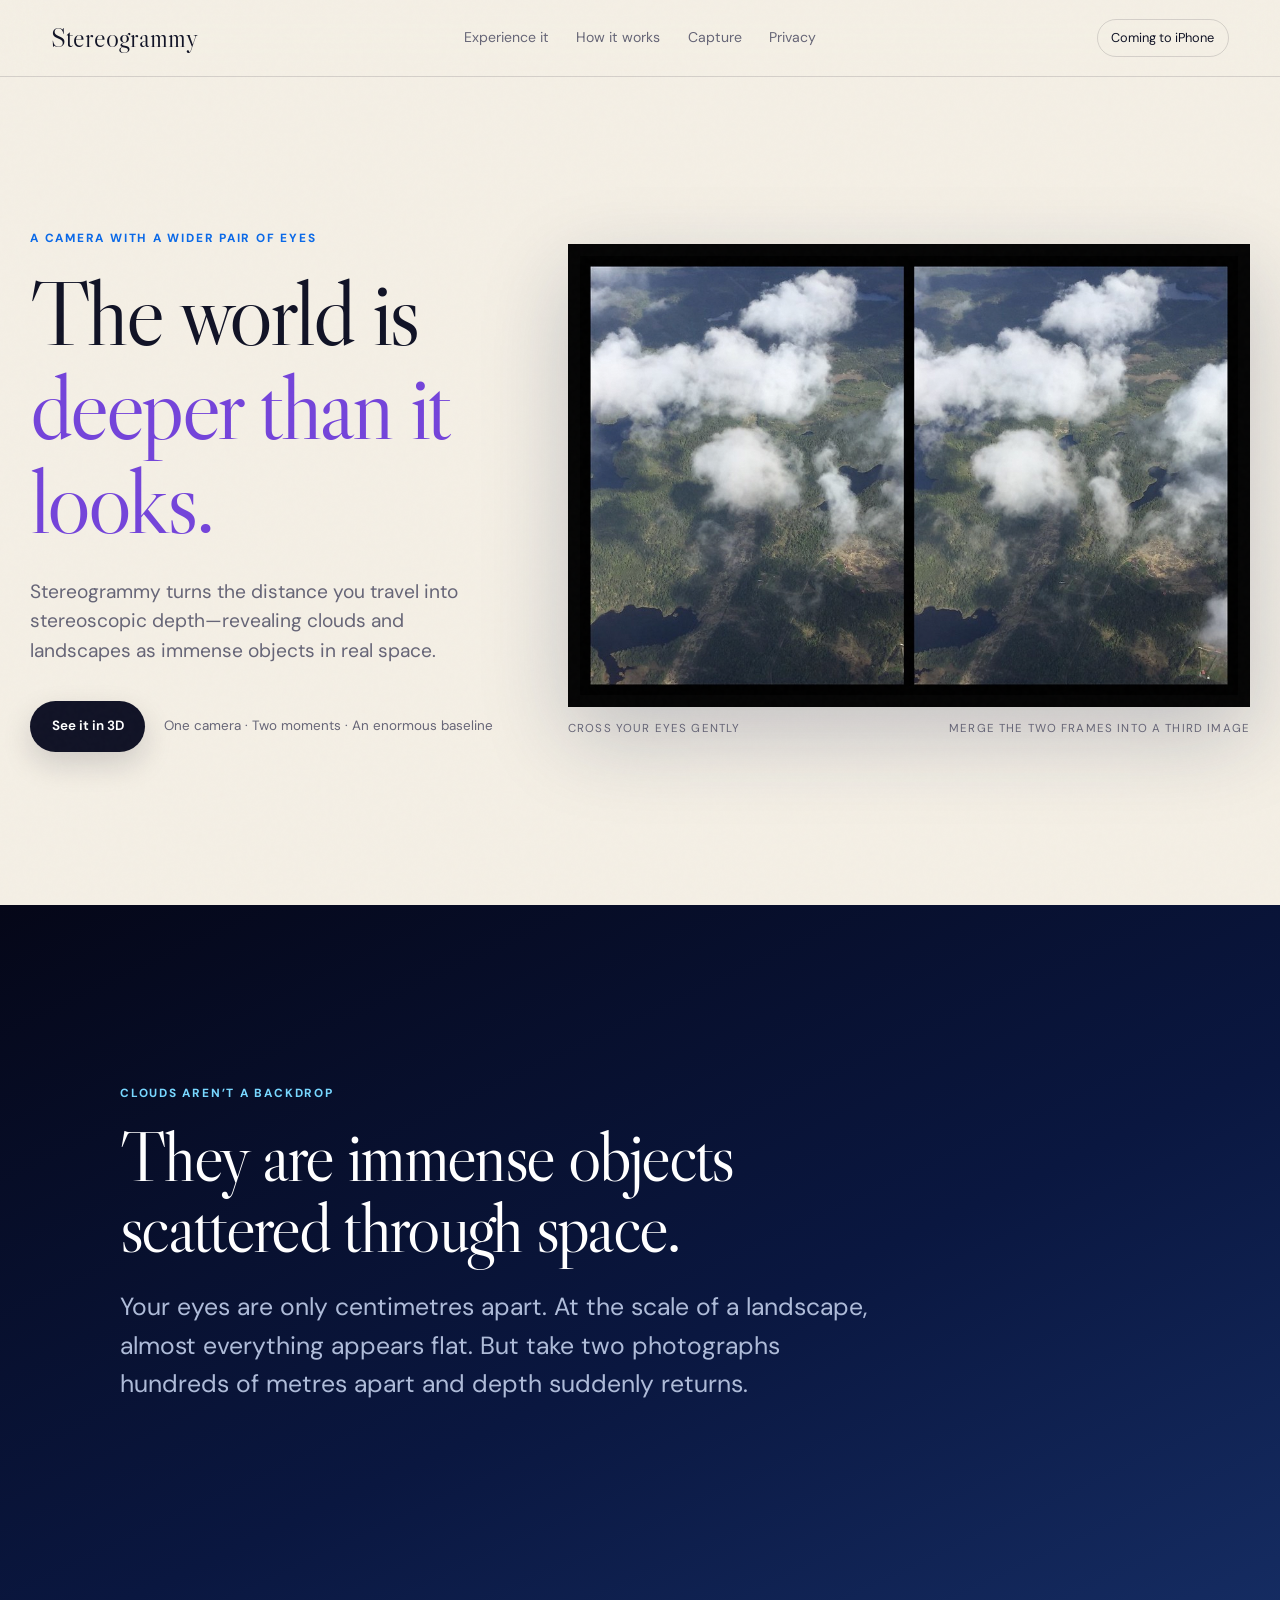
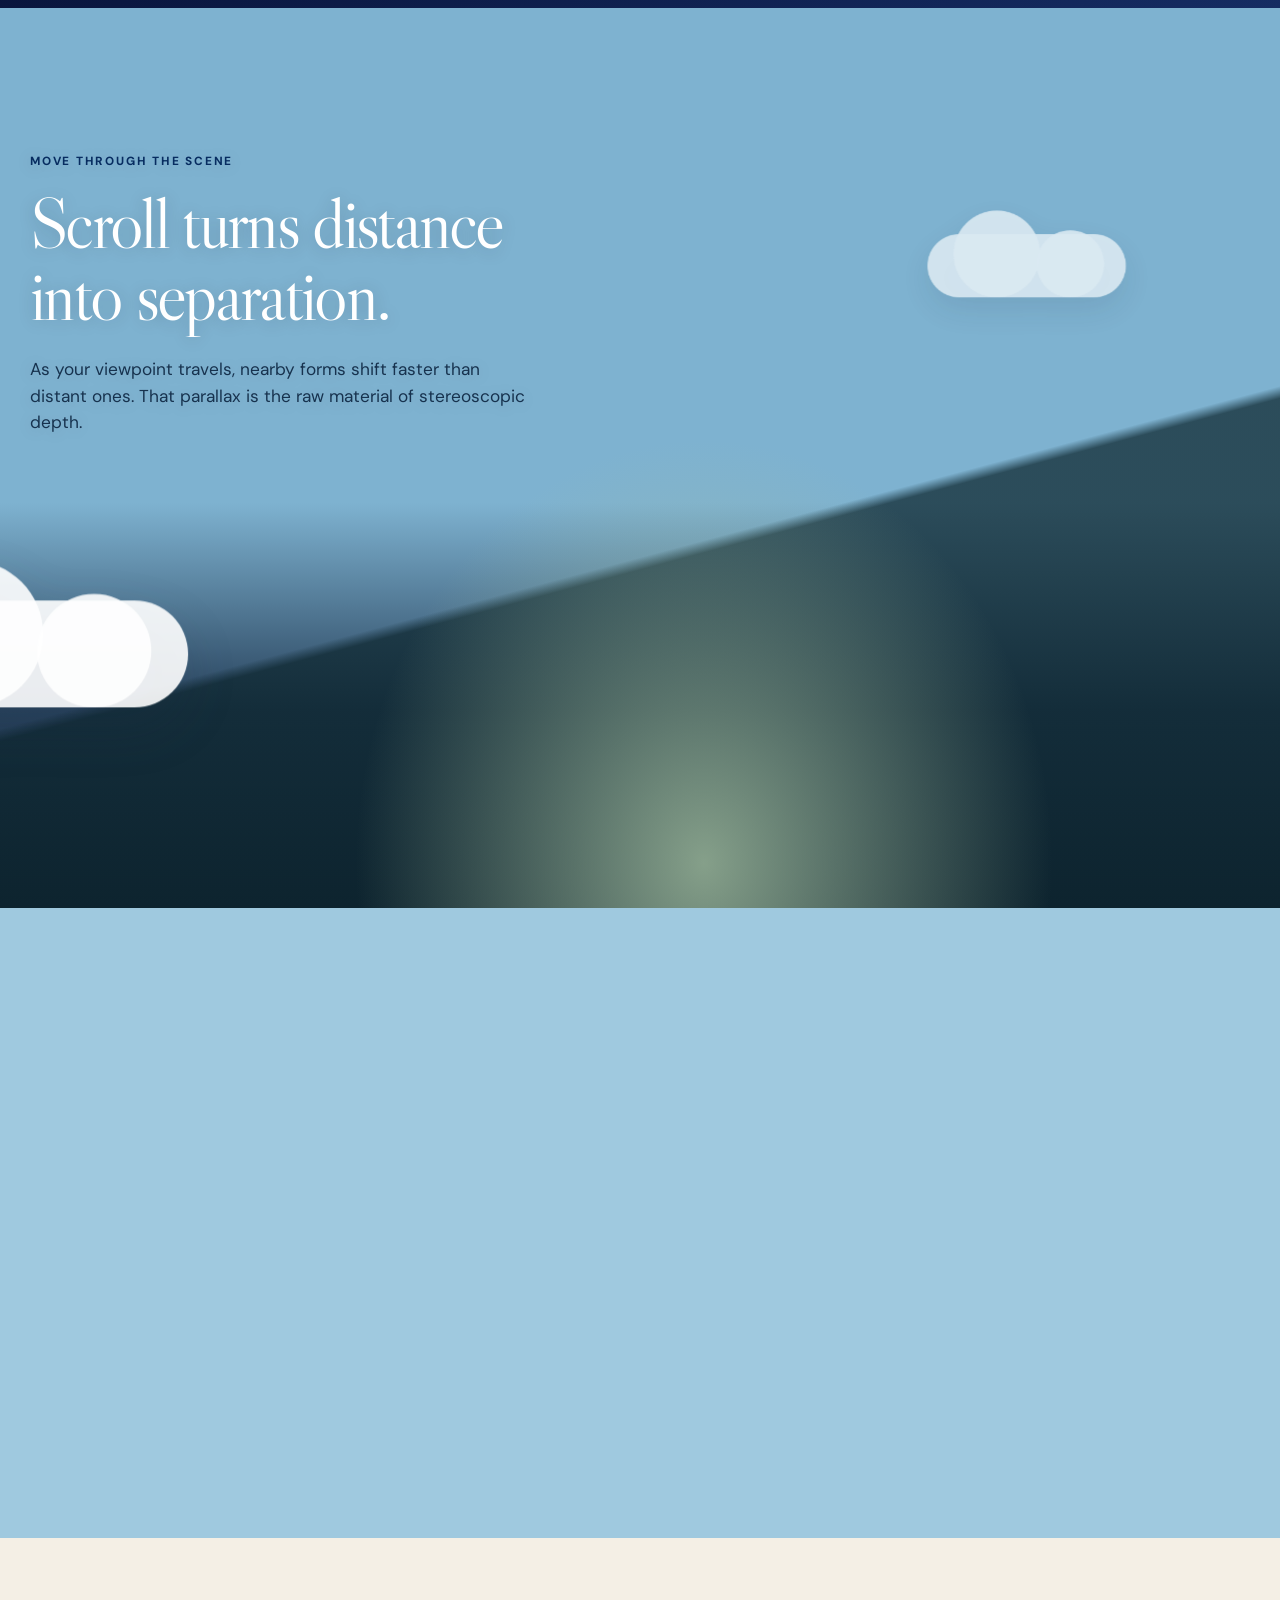
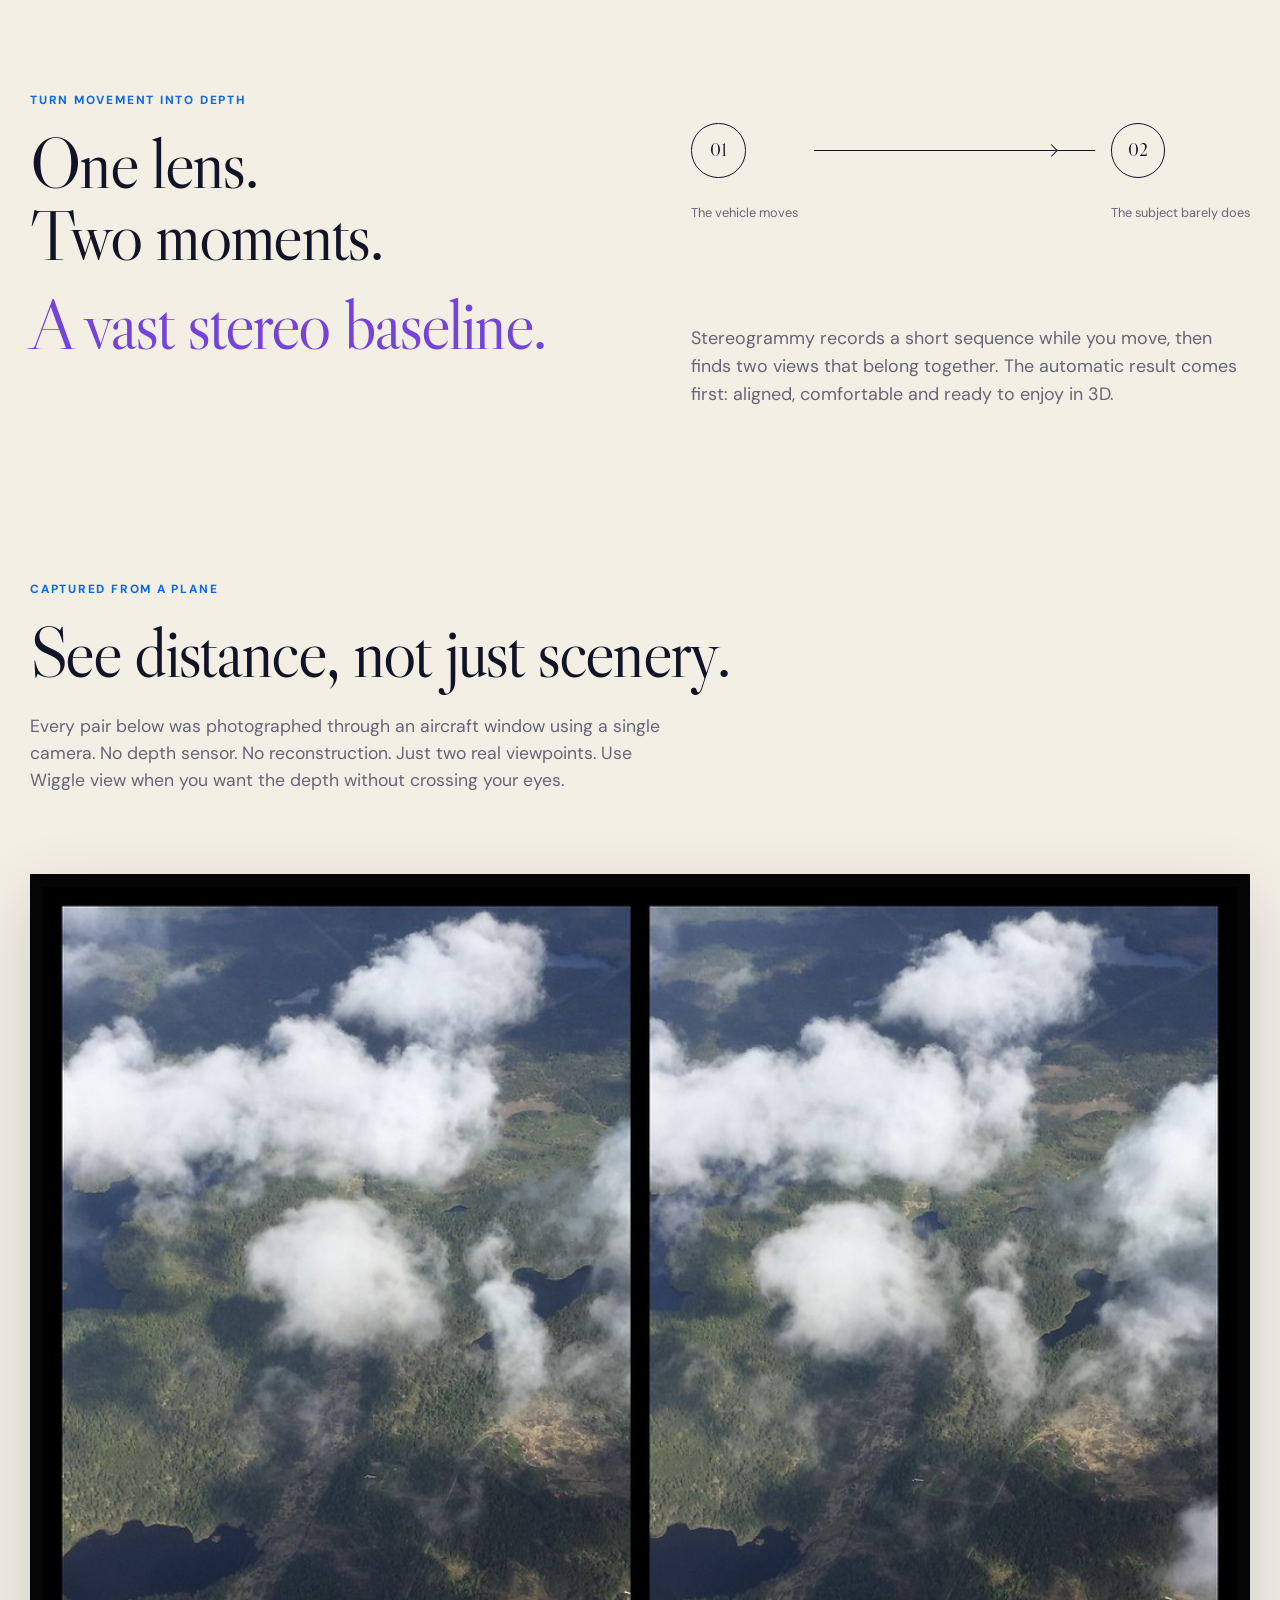
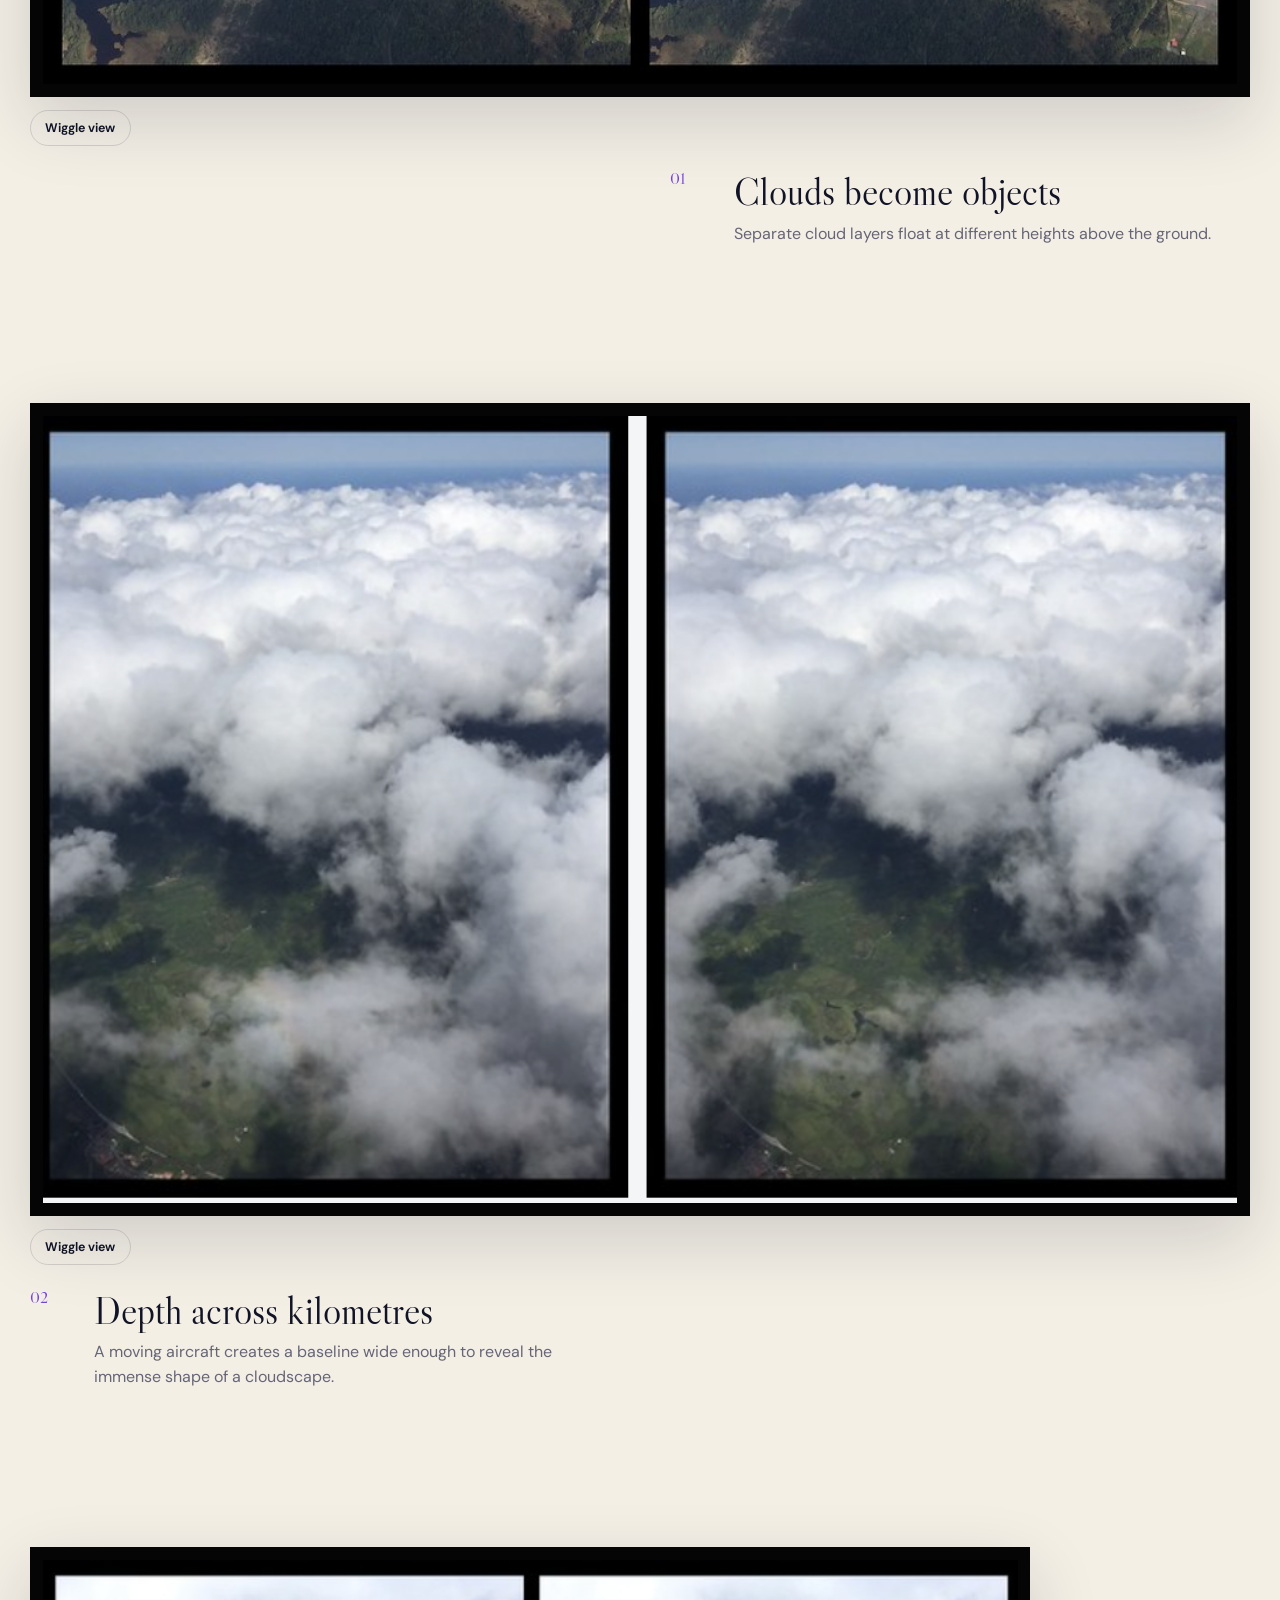
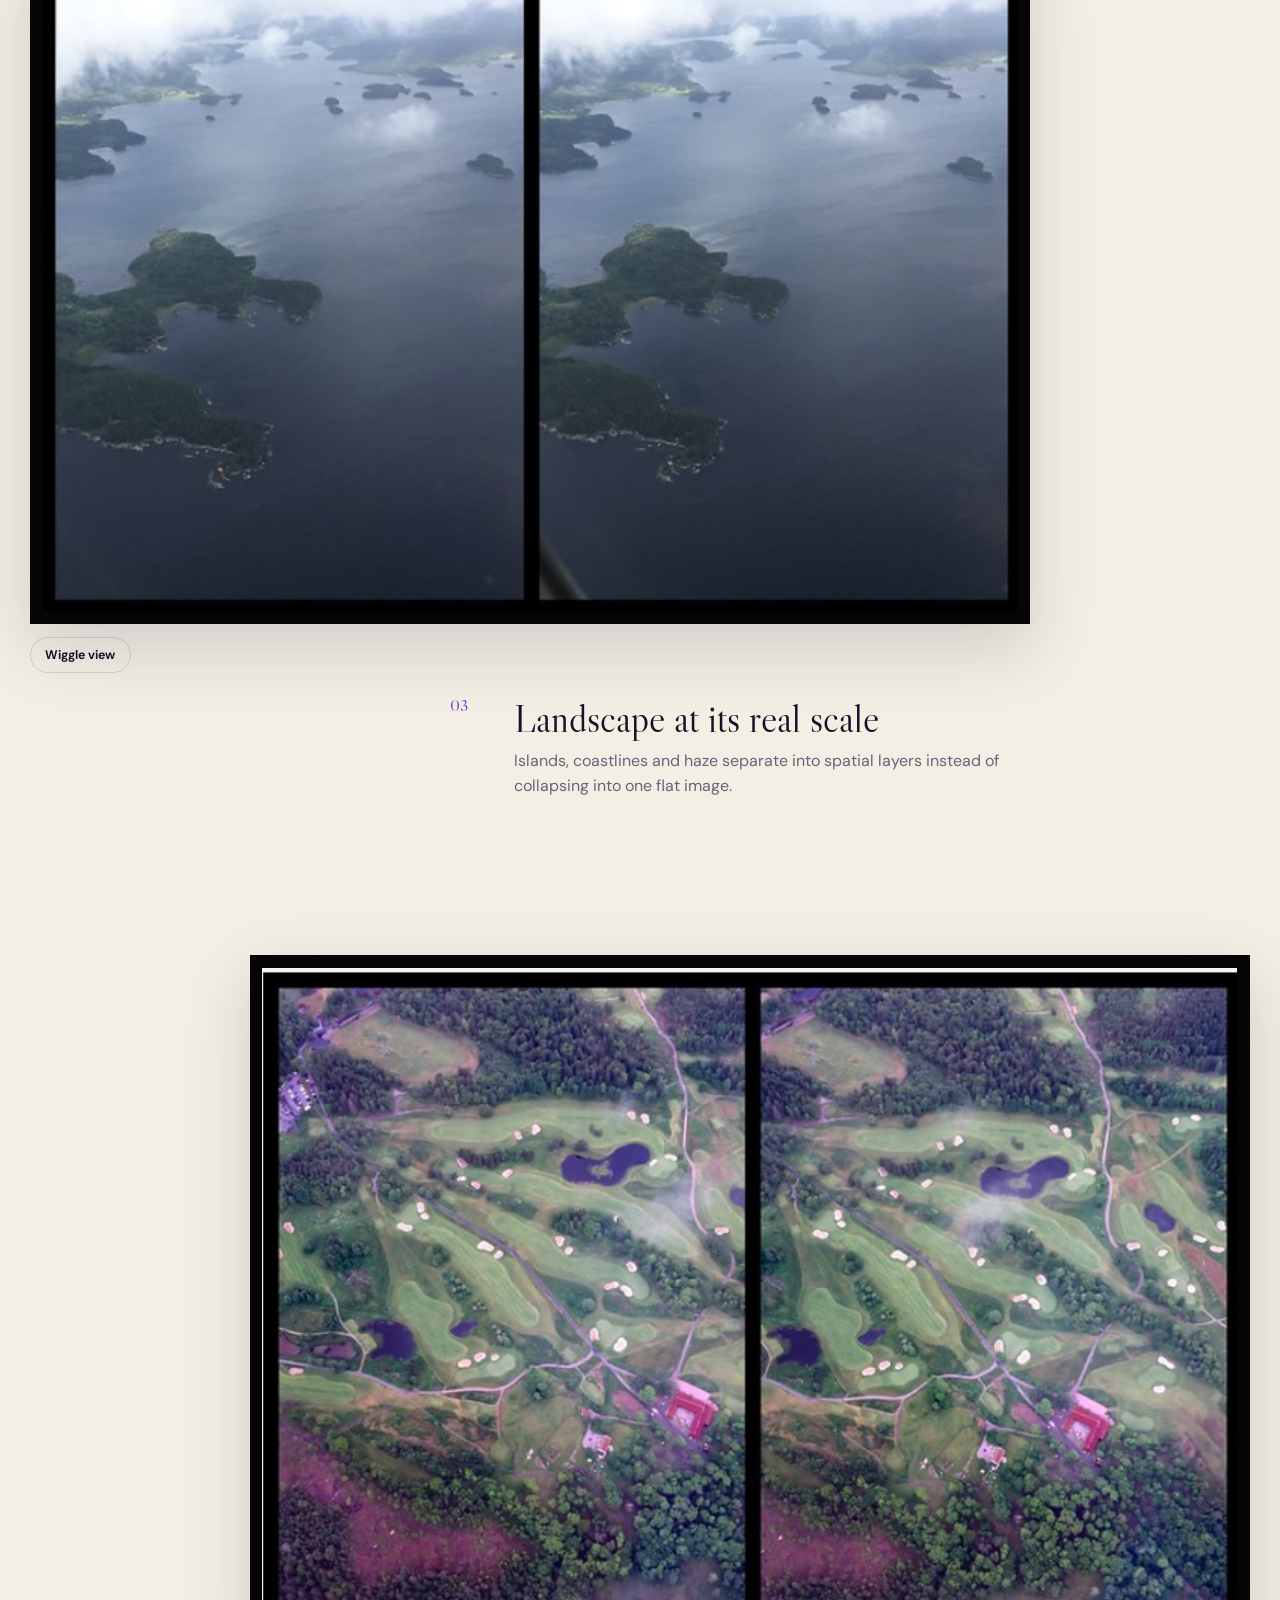
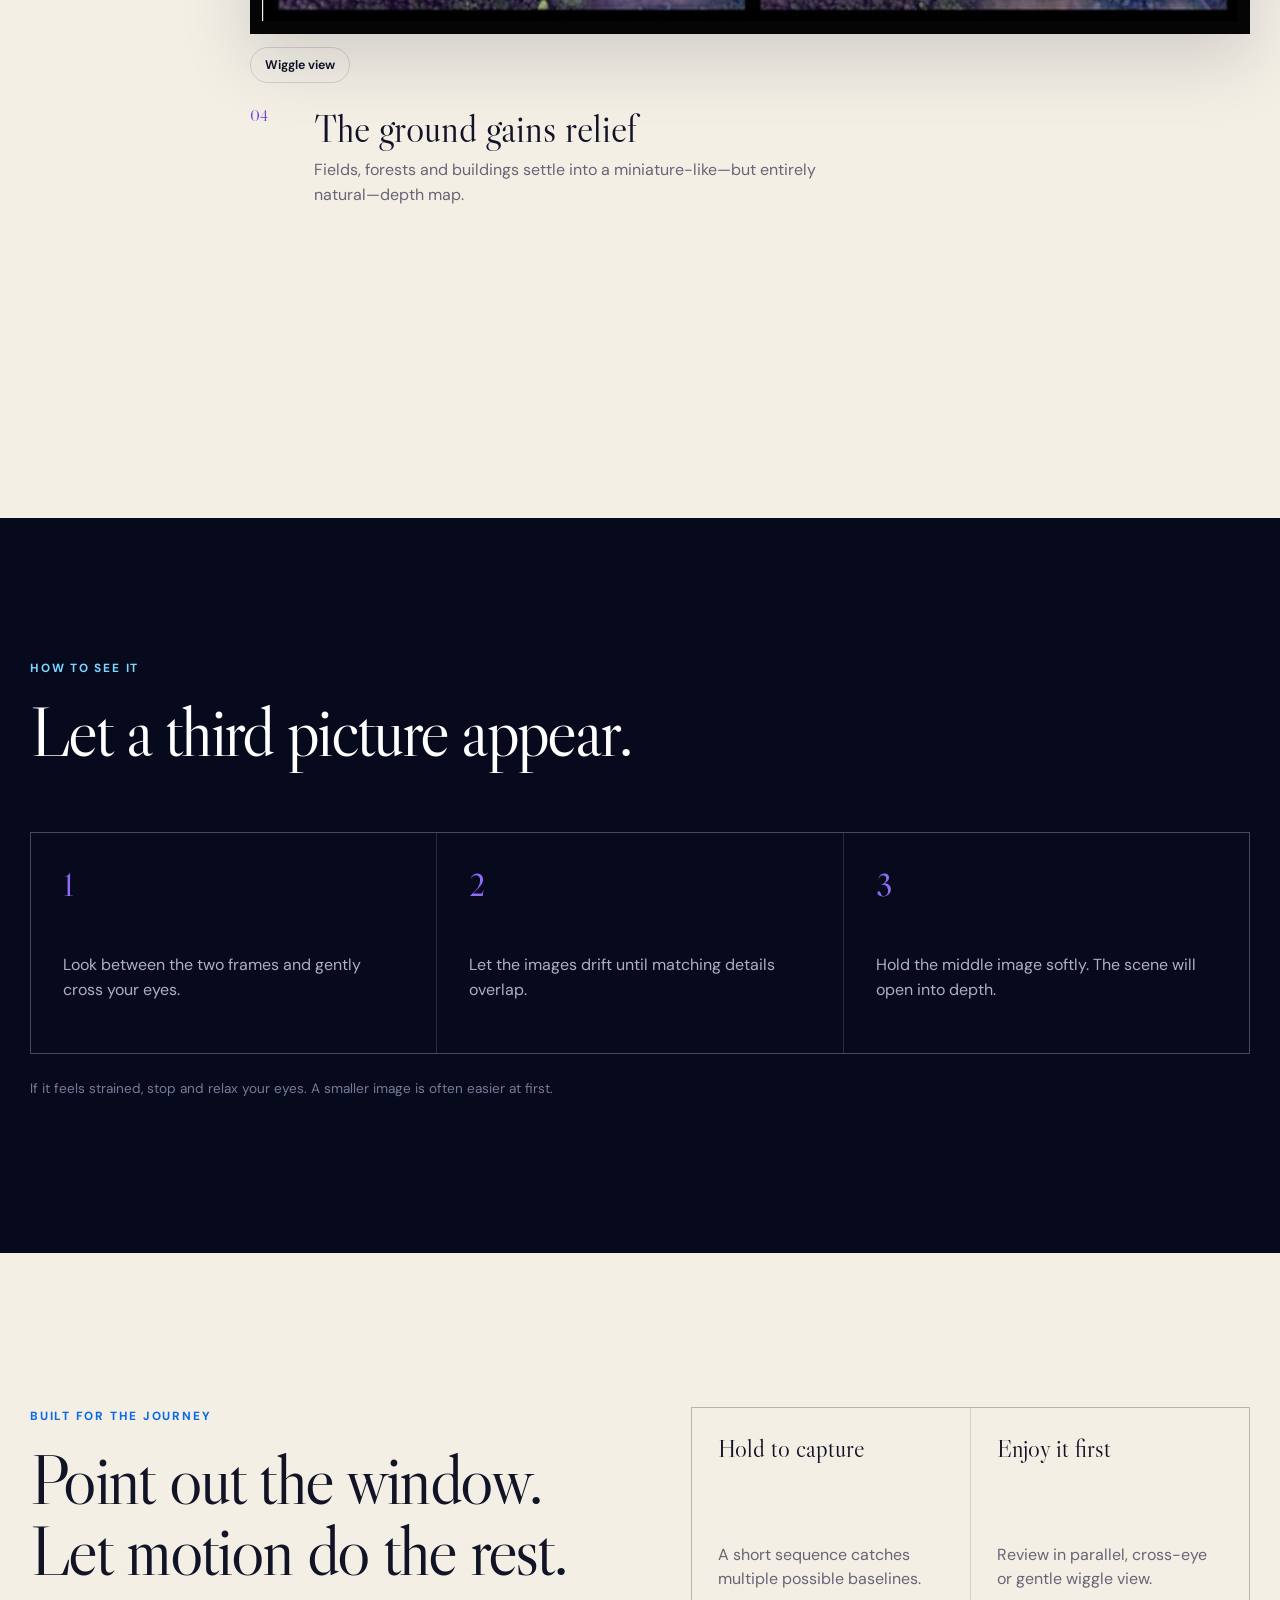
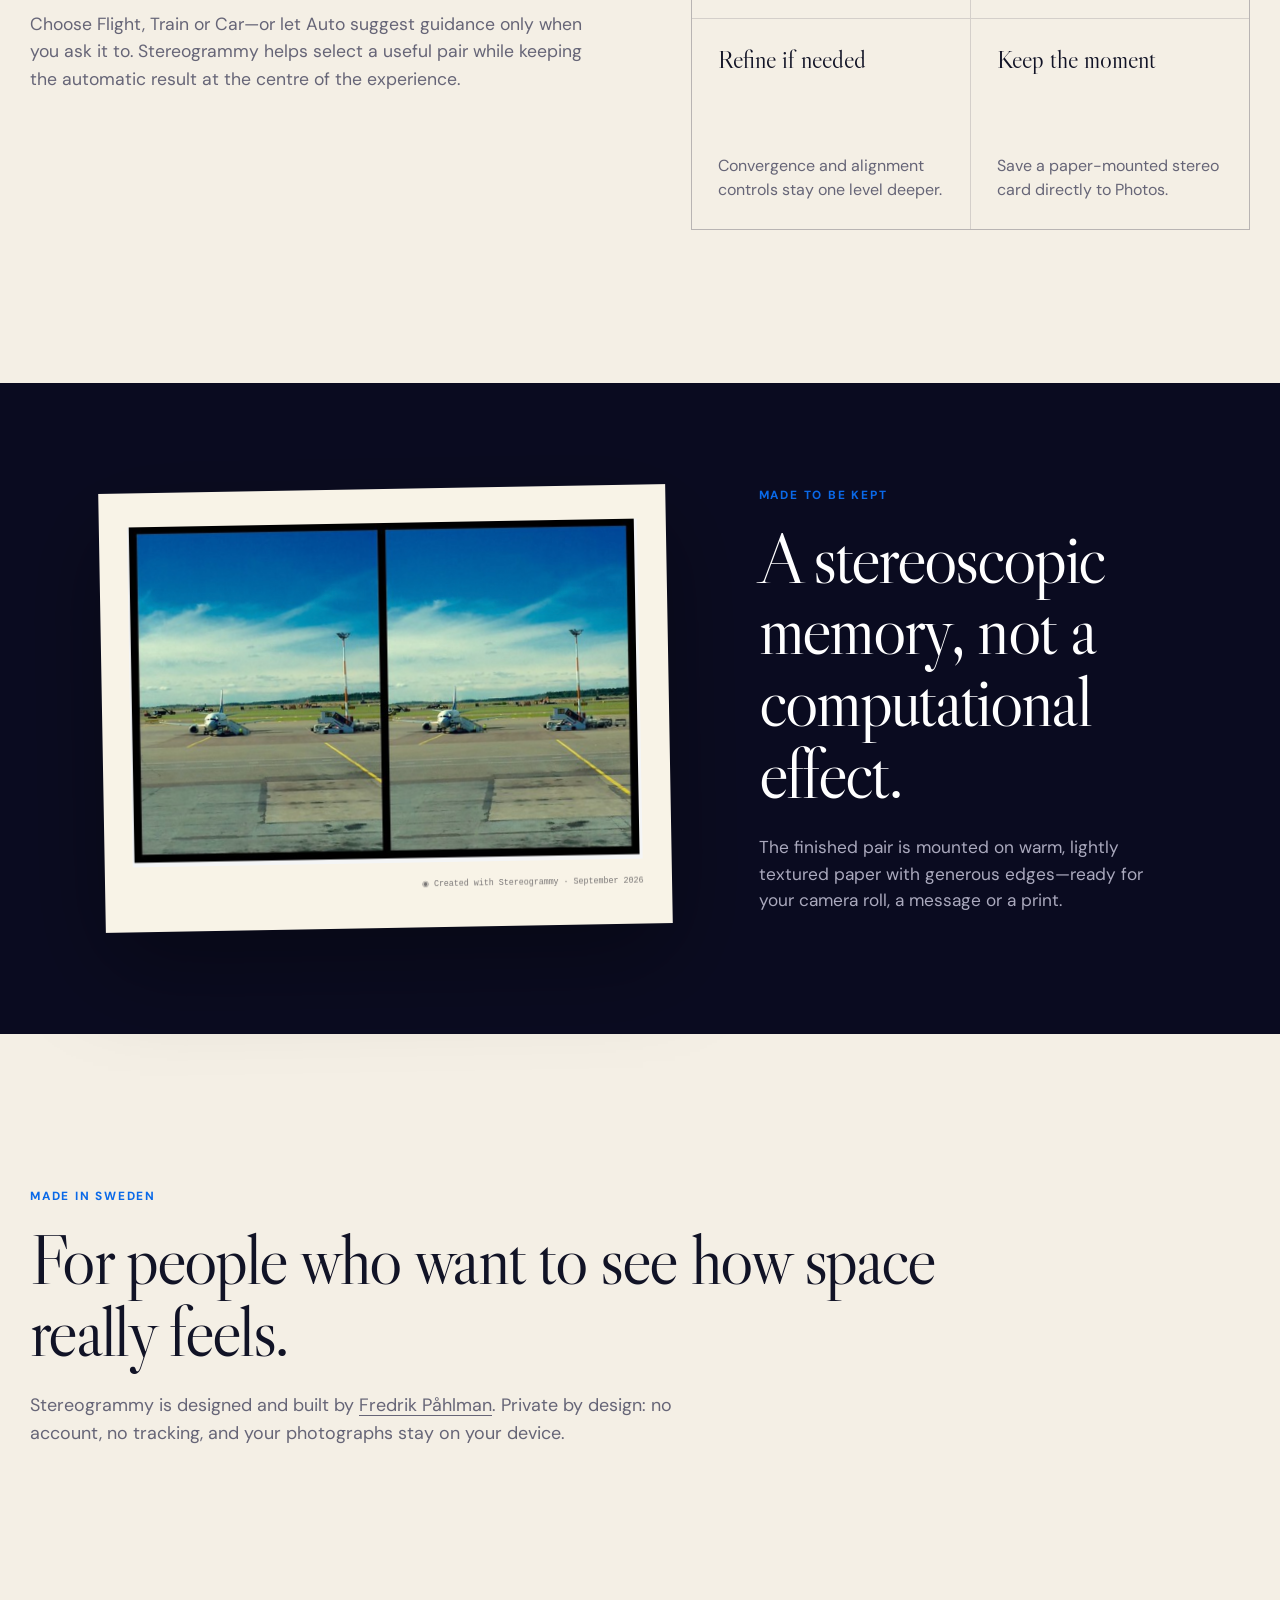
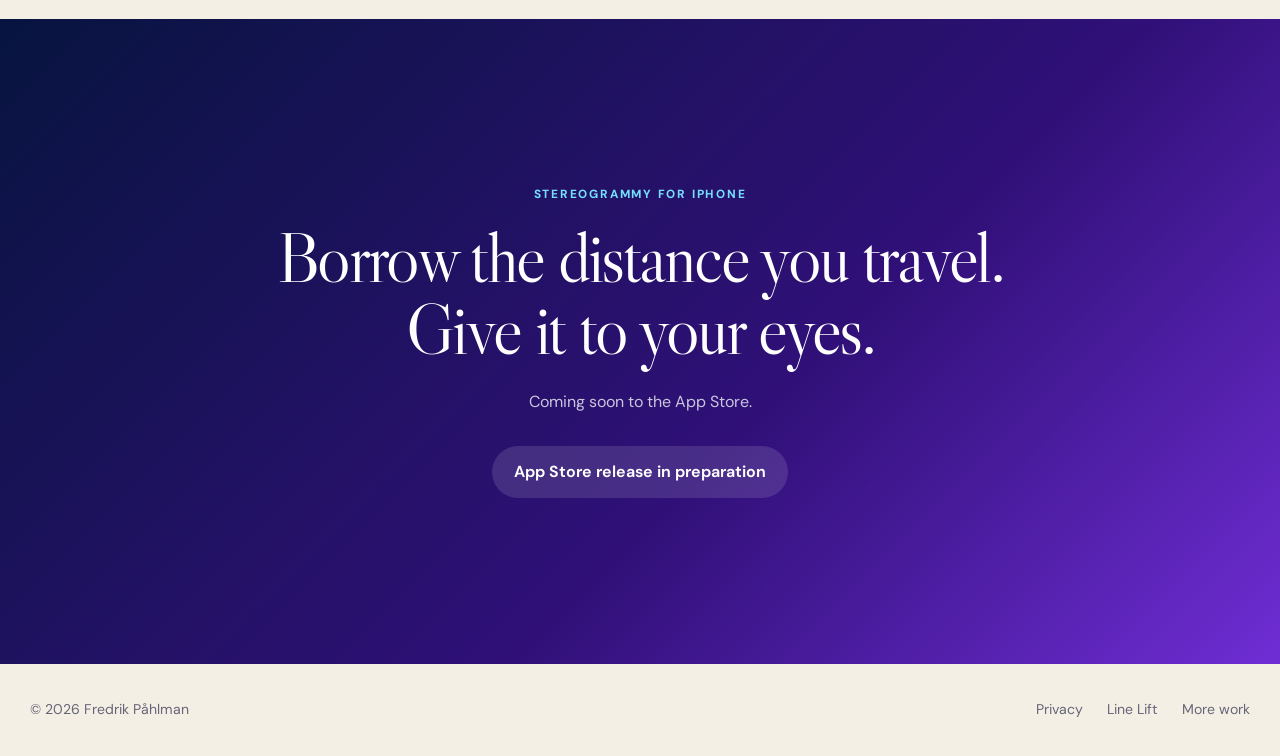
==== commit fabfac0a: "Add wiggle viewing to stereo examples" ====
--- a/github-pages/index.html
+++ b/github-pages/index.html
@@ -4,11 +4,11 @@
 <section class="manifesto" id="experience"><p class="eyebrow">Clouds aren’t a backdrop</p><h2>They are immense objects<br>scattered through space.</h2><p>Your eyes are only centimetres apart. At the scale of a landscape, almost everything appears flat. But take two photographs hundreds of metres apart and depth suddenly returns.</p></section>
 <section class="scroll-depth" aria-label="A scrolling illustration of depth between clouds"><div class="depth-stage"><div class="depth-sky"></div><span class="depth-cloud depth-cloud-far"></span><span class="depth-cloud depth-cloud-mid"></span><span class="depth-cloud depth-cloud-near"></span><div class="depth-caption"><p class="eyebrow">Move through the scene</p><h2>Scroll turns distance<br>into separation.</h2><p>As your viewpoint travels, nearby forms shift faster than distant ones. That parallax is the raw material of stereoscopic depth.</p></div></div></section>
 <section class="baseline section-shell" id="how"><div><p class="eyebrow">Turn movement into depth</p><h2>One lens.<br>Two moments.<br><em>A vast stereo baseline.</em></h2></div><div class="baseline-explainer" aria-label="How movement creates a stereo baseline"><span class="moment">01</span><div class="travel-line"><i></i></div><span class="moment">02</span><p>The vehicle moves</p><p>The subject barely does</p></div><p class="baseline-copy">Stereogrammy records a short sequence while you move, then finds two views that belong together. The automatic result comes first: aligned, comfortable and ready to enjoy in 3D.</p></section>
-<section class="gallery section-shell"><div class="gallery-heading"><p class="eyebrow">Captured from a plane</p><h2>See distance, not just scenery.</h2><p>Every pair below was photographed through an aircraft window using a single camera. No depth sensor. No reconstruction. Just two real viewpoints.</p></div>
-<figure class="example example-1"><div class="stereo-frame"><img src="stereo-clouds-low.jpg" alt="Cross-eye stereo pair of clouds over forest"></div><figcaption><span>01</span><div><h3>Clouds become objects</h3><p>Separate cloud layers float at different heights above the ground.</p></div></figcaption></figure>
-<figure class="example example-2"><div class="stereo-frame"><img src="stereo-clouds-high.png" alt="Cross-eye stereo pair of a cloudscape"></div><figcaption><span>02</span><div><h3>Depth across kilometres</h3><p>A moving aircraft creates a baseline wide enough to reveal the immense shape of a cloudscape.</p></div></figcaption></figure>
-<figure class="example example-3"><div class="stereo-frame"><img src="stereo-islands.png" alt="Cross-eye stereo pair of islands"></div><figcaption><span>03</span><div><h3>Landscape at its real scale</h3><p>Islands, coastlines and haze separate into spatial layers instead of collapsing into one flat image.</p></div></figcaption></figure>
-<figure class="example example-4"><div class="stereo-frame"><img src="stereo-golf.png" alt="Cross-eye stereo pair of a golf course"></div><figcaption><span>04</span><div><h3>The ground gains relief</h3><p>Fields, forests and buildings settle into a miniature-like—but entirely natural—depth map.</p></div></figcaption></figure></section>
+<section class="gallery section-shell"><div class="gallery-heading"><p class="eyebrow">Captured from a plane</p><h2>See distance, not just scenery.</h2><p>Every pair below was photographed through an aircraft window using a single camera. No depth sensor. No reconstruction. Just two real viewpoints. Use Wiggle view when you want the depth without crossing your eyes.</p></div>
+<figure class="example example-1"><div class="stereo-frame"><img src="stereo-clouds-low.jpg" alt="Cross-eye stereo pair of clouds over forest"></div><button class="wiggle-button" type="button" data-wiggle-button aria-pressed="false">Wiggle view</button><figcaption><span>01</span><div><h3>Clouds become objects</h3><p>Separate cloud layers float at different heights above the ground.</p></div></figcaption></figure>
+<figure class="example example-2"><div class="stereo-frame"><img src="stereo-clouds-high.png" alt="Cross-eye stereo pair of a cloudscape"></div><button class="wiggle-button" type="button" data-wiggle-button aria-pressed="false">Wiggle view</button><figcaption><span>02</span><div><h3>Depth across kilometres</h3><p>A moving aircraft creates a baseline wide enough to reveal the immense shape of a cloudscape.</p></div></figcaption></figure>
+<figure class="example example-3"><div class="stereo-frame"><img src="stereo-islands.png" alt="Cross-eye stereo pair of islands"></div><button class="wiggle-button" type="button" data-wiggle-button aria-pressed="false">Wiggle view</button><figcaption><span>03</span><div><h3>Landscape at its real scale</h3><p>Islands, coastlines and haze separate into spatial layers instead of collapsing into one flat image.</p></div></figcaption></figure>
+<figure class="example example-4"><div class="stereo-frame"><img src="stereo-golf.png" alt="Cross-eye stereo pair of a golf course"></div><button class="wiggle-button" type="button" data-wiggle-button aria-pressed="false">Wiggle view</button><figcaption><span>04</span><div><h3>The ground gains relief</h3><p>Fields, forests and buildings settle into a miniature-like—but entirely natural—depth map.</p></div></figcaption></figure></section>
 <section class="view-guide"><div class="section-shell"><p class="eyebrow">How to see it</p><h2>Let a third picture appear.</h2><div class="guide-steps"><article><b>1</b><p>Look between the two frames and gently cross your eyes.</p></article><article><b>2</b><p>Let the images drift until matching details overlap.</p></article><article><b>3</b><p>Hold the middle image softly. The scene will open into depth.</p></article></div><p class="gentle-note">If it feels strained, stop and relax your eyes. A smaller image is often easier at first.</p></div></section>
 <section class="capture section-shell" id="capture"><div><p class="eyebrow">Built for the journey</p><h2>Point out the window.<br>Let motion do the rest.</h2><p>Choose Flight, Train or Car—or let Auto suggest guidance only when you ask it to. Stereogrammy helps select a useful pair while keeping the automatic result at the centre of the experience.</p></div><div class="capture-grid"><article><b>Hold to capture</b><span>A short sequence catches multiple possible baselines.</span></article><article><b>Enjoy it first</b><span>Review in parallel, cross-eye or gentle wiggle view.</span></article><article><b>Refine if needed</b><span>Convergence and alignment controls stay one level deeper.</span></article><article><b>Keep the moment</b><span>Save a paper-mounted stereo card directly to Photos.</span></article></div></section>
 <section class="paper-section"><div class="paper-card"><img src="stereo-airport.png" alt="Stereo photograph of an airport apron mounted on warm paper"><div class="signature">◉ Created with Stereogrammy · September 2026</div></div><div class="paper-copy"><p class="eyebrow">Made to be kept</p><h2>A stereoscopic memory, not a computational effect.</h2><p>The finished pair is mounted on warm, lightly textured paper with generous edges—ready for your camera roll, a message or a print.</p></div></section>
--- a/github-pages/parallax.css
+++ b/github-pages/parallax.css
@@ -4,3 +4,13 @@
 .scroll-depth .depth-cloud-mid { transform: translate3d(calc(-18vw + var(--scroll-depth) * 38vw), calc(22vh - var(--scroll-depth) * 46vh), 0); }
 .scroll-depth .depth-cloud-near { transform: translate3d(calc(35vw - var(--scroll-depth) * 80vw), calc(42vh - var(--scroll-depth) * 88vh), 0); }
 @media (prefers-reduced-motion: reduce) {.scroll-depth .depth-cloud-far,.scroll-depth .depth-cloud-mid,.scroll-depth .depth-cloud-near { transform: none; }}
+
+.stereo-frame { position: relative; overflow: hidden; }
+.wiggle-view { position: absolute; inset: clamp(.4rem,1vw,.8rem); display: none; background-repeat: no-repeat; background-size: 200% 100%; background-position: left center; }
+.wiggle-view.show-right { background-position: right center; }
+.stereo-frame.is-wiggling > img { visibility: hidden; }
+.stereo-frame.is-wiggling .wiggle-view { display: block; }
+.wiggle-button { margin-top: .85rem; padding: .55rem .9rem; border: 1px solid var(--line); border-radius: 999px; color: var(--ink); background: transparent; font: 650 .78rem var(--font-sans),sans-serif; cursor: pointer; }
+.wiggle-button:hover,.wiggle-button.is-active { color: white; background: var(--ink); }
+.hero-stereo > .stereo-frame { padding: 0; }
+.hero-stereo > .stereo-frame .wiggle-view { inset: clamp(7px,1vw,13px); }
